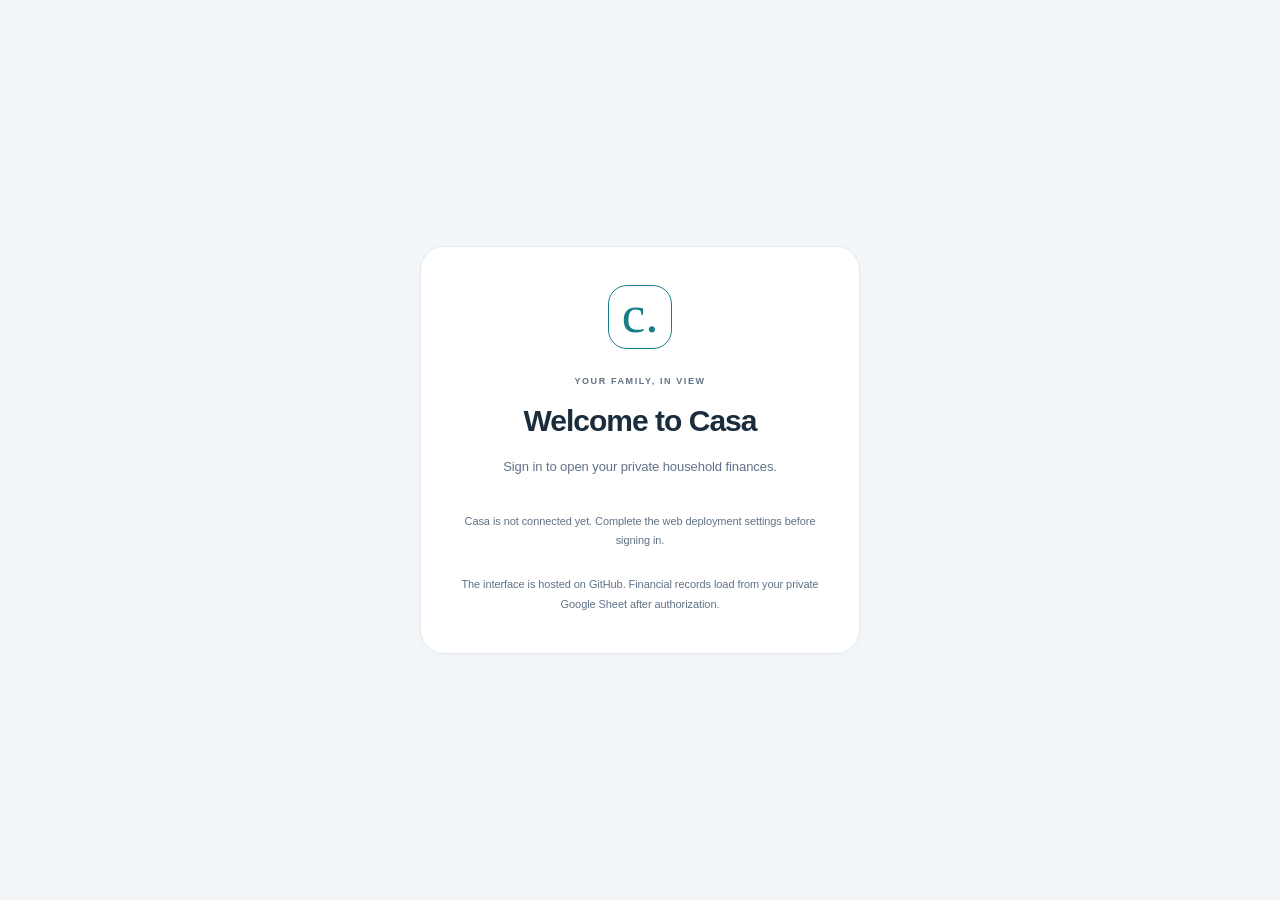
==== frontend/index.html @ 7a8ae736 "Prepare public Casa interface for GitHub Pages" ====
<!doctype html>
<html lang="en">
<head>
  <meta charset="UTF-8">
  <meta name="viewport" content="width=device-width,initial-scale=1">
  <meta name="referrer" content="strict-origin-when-cross-origin">
  <meta name="theme-color" content="#162432">
  <link rel="icon" href="./icon.svg" type="image/svg+xml">
  <link rel="manifest" href="./manifest.webmanifest">
  <meta name="color-scheme" content="light dark">
  <title>Casa · Family finances</title>
  <link rel="stylesheet" href="./styles.css">
  <link rel="stylesheet" href="./analysis.css">
  <link rel="stylesheet" href="./polish.css">
  <link rel="stylesheet" href="./portfolio.css">
  <link rel="stylesheet" href="./planning.css">
  <link rel="stylesheet" href="./overview-charts.css">
  <link rel="stylesheet" href="./chrome.css">
  <link rel="stylesheet" href="./accounts.css">
  <link rel="stylesheet" href="./cloud-ui.css">
  <link rel="stylesheet" href="./transaction-filters.css">
  <link rel="stylesheet" href="./review-ui.css">
  <link rel="stylesheet" href="./web.css">
  <script src="./public-config.js"></script>
  <script src="./web-session.js"></script>
  <script src="./theme.js" defer></script>
</head>
<body>
  <section id="web-login" class="web-login" aria-labelledby="web-login-title">
    <div class="web-login-card"><div class="web-login-mark" aria-hidden="true">c.</div><p class="eyebrow">YOUR FAMILY, IN VIEW</p><h1 id="web-login-title">Welcome to Casa</h1><p>Sign in to open your private household finances.</p><div id="google-signin"></div><p id="web-login-status" role="status" aria-live="polite">Checking connection settings…</p><button class="button" id="web-signin-retry" type="button" hidden>Try sign-in again</button><small>The interface is hosted on GitHub. Financial records load from your private Google Sheet after authorization.</small></div>
  </section>
  <div class="app-shell" id="web-app" hidden inert>
    <button class="web-nav-overlay" id="web-nav-overlay" aria-label="Close navigation" hidden></button>
    <aside class="sidebar" id="web-sidebar" aria-label="Main navigation">
      <button class="icon-button web-nav-close" id="web-nav-close" aria-label="Close navigation" type="button">×</button>
      <a class="brand" href="#overview" aria-label="Casa home"><span class="brand-mark">c<span>.</span></span><span>casa<span class="brand-caption">FAMILY FINANCES</span></span></a>
      <div class="workspace-label">YOUR HOUSEHOLD</div>
      <nav id="navigation"></nav>
      <div class="sidebar-bottom"><div class="local-indicator"><span></span>Private Google Sheet</div><p>Records stay in Google Drive.<br>Access is limited to your household.</p><div class="demo-mark">Private household records</div></div>
    </aside>
    <main class="main-shell">
      <header class="topbar">
        <div class="topbar-leading"><button class="icon-button web-menu-toggle" id="web-menu-toggle" type="button" aria-label="Open navigation" aria-controls="web-sidebar" aria-expanded="false"><svg viewBox="0 0 24 24" fill="none" stroke="currentColor" stroke-width="1.8"><path d="M4 6h16M4 12h16M4 18h16"/></svg></button>
          <div class="navigation-controls" role="group" aria-label="View history">
            <button class="icon-button" id="navigation-back" type="button" aria-label="Go back" disabled><svg viewBox="0 0 24 24" fill="none" stroke="currentColor" stroke-width="1.8" stroke-linecap="round" stroke-linejoin="round" aria-hidden="true"><path d="m14 6-6 6 6 6"/></svg></button>
            <button class="icon-button" id="navigation-forward" type="button" aria-label="Go forward" disabled><svg viewBox="0 0 24 24" fill="none" stroke="currentColor" stroke-width="1.8" stroke-linecap="round" stroke-linejoin="round" aria-hidden="true"><path d="m10 6 6 6-6 6"/></svg></button>
          </div>
          <div class="breadcrumb"><span class="breadcrumb-context">Your household <span>/</span></span><strong id="breadcrumb">Overview</strong></div>
        </div>
        <div class="topbar-controls">
          <label class="sr-only" for="year-select">Reporting year</label><select id="year-select"></select>
          <label class="sr-only" for="month-select">Reporting month</label><select id="month-select"></select>
          <label class="sr-only" for="currency-select">Display currency</label><select id="currency-select"><option value="CLP">CLP</option><option value="USD">USD</option></select>
          <button class="icon-button" id="refresh-button" title="Reload workbook" aria-label="Reload workbook"></button>
          <button class="button web-signout" id="web-signout" type="button">Sign out</button>
        </div>
      </header>
      <div id="external-banner" class="external-banner" hidden></div>
      <div id="error-banner" class="error-banner" role="alert" hidden></div>
      <div id="content" class="page-content"><div class="loading"><div class="loading-logo">c.</div><h1>Opening your household</h1><p>Reading your Google Sheet…</p></div></div>
      <footer class="app-footer"><span id="save-status">Private Google Sheet</span><span>Source dates and review status are shown with imported records.</span></footer>
    </main>
  </div>
  <dialog id="modal"><div id="modal-content"></div></dialog>
  <div class="toast" id="toast" role="status" hidden></div>
  <script src="./analytics.js"></script>
  <script src="./growth.js"></script>
  <script src="./portfolio.js"></script>
  <script src="./planning.js"></script>
  <script src="./category-visuals.js"></script>
  <script src="./analysis-ui.js"></script>
  <script src="./overview-charts.js"></script>
  <script src="./navigation.js"></script>
  <script src="./accounts.js"></script>
  <script src="./transaction-filters.js"></script>
  <script src="./cloud-ui.js"></script>
  <script src="./evidence-ui.js"></script>
  <script src="./review-ui.js"></script>
  <script src="./app.js"></script>
</body>
</html>
---- frontend/styles.css ----
:root{--bg:#f7f8f6;--surface:#fff;--nav:#152923;--nav-muted:#99ada5;--ink:#1f312a;--muted:#78847c;--line:#e5eae5;--teal:#25785e;--teal-dark:#1b6049;--mint:#eaf4ed;--orange:#bc7b3c;--amber:#fff6e7;--purple:#7976b0;--red:#b9534e;--radius:15px;--shadow:0 4px 16px #20372a05;font-family:-apple-system,BlinkMacSystemFont,"Segoe UI",sans-serif;color:var(--ink);font-synthesis:none}*{box-sizing:border-box}body{margin:0;background:var(--bg);font-size:14px;line-height:1.5}button,input,select,textarea{font:inherit}button,select{cursor:pointer}button,a,input,select,textarea{outline-offset:4px}button{transition:background .15s,transform .15s}button:active{transform:translateY(1px)}button:disabled{opacity:.45;cursor:not-allowed}a{color:var(--teal);text-decoration:none}a:hover{text-decoration:underline}svg{display:block;width:18px;height:18px}button svg{width:17px;height:17px;flex-shrink:0}.app-shell{display:flex;min-height:100vh}.sidebar{position:fixed;inset:0 auto 0 0;width:222px;background:var(--nav);padding:41px 19px 22px;display:flex;flex-direction:column;color:#fff;z-index:10}.brand{display:flex;align-items:center;gap:12px;color:#fff;font-size:32px;font-weight:650;letter-spacing:-1.3px;padding-left:15px;margin-bottom:46px;line-height:1}.brand:hover{text-decoration:none}.brand-mark{display:flex;align-items:center;justify-content:center;width:41px;height:43px;border:1.5px solid #688d78;border-radius:12px;color:#c5e7c8;font-family:Georgia,serif;font-size:35px;font-weight:400;letter-spacing:-5px;padding-right:5px}.brand-mark span{color:#78b592}.brand-caption{display:block;margin-top:9px;font-size:8px;letter-spacing:2.2px;font-weight:500;color:#91aaa0}.workspace-label{font-size:9px;letter-spacing:1.8px;color:#6f9080;margin:0 16px 15px}nav{display:flex;flex-direction:column;gap:6px}.nav-item{border:0;display:flex;align-items:center;gap:13px;color:#a9bbb2;background:transparent;padding:13px 15px;border-radius:8px;text-align:left;font-weight:500;width:100%;font-size:13px}.nav-item svg{width:18px;height:18px;opacity:.85}.nav-item:hover{background:#ffffff07;color:#e7f0e9}.nav-item.active{background:#2a473a;color:#eff9ef;box-shadow:inset 3px 0 #9fcaa7}.nav-item.active svg{color:#b7dbb8}.nav-item .nav-dot{margin-left:auto;width:5px;height:5px;background:#a2ceab;border-radius:50%}.sidebar-bottom{margin-top:auto;padding:28px 15px 0}.local-indicator{display:flex;gap:7px;align-items:center;color:#c5d6ca;font-size:11px}.local-indicator span{height:6px;width:6px;border-radius:50%;background:#9ecaa6}.sidebar-bottom p{font-size:10px;color:#7e9b8c;line-height:1.8}.demo-mark{font-size:10px;border:1px solid #3c584a;border-radius:5px;color:#91b29e;padding:4px 7px;display:inline-block;margin-top:13px}.main-shell{margin-left:222px;flex:1;min-width:0}.topbar{height:81px;padding:0 43px;display:flex;align-items:center;justify-content:space-between;background:#fdfefd;border-bottom:1px solid var(--line);gap:16px}.breadcrumb{font-size:11px;color:#8c978e;white-space:nowrap}.breadcrumb span{padding:0 13px;color:#bdc6be}.breadcrumb strong{color:#4a5b50;font-weight:500}.topbar-controls{display:flex;align-items:center;gap:12px}.topbar select{font-size:11px;color:#47574c;border:1px solid var(--line);background:#fff;border-radius:7px;padding:8px 25px 8px 11px;max-width:155px}.icon-button{display:inline-flex;align-items:center;justify-content:center;width:32px;height:32px;background:transparent;border:1px solid transparent;color:#64786a;border-radius:7px}.icon-button:hover{background:var(--mint)}.avatar{position:relative;width:30px;height:30px;border-radius:50%;background:#e5ede2;color:#4d6954;display:grid;place-items:center;font-size:11px;font-weight:600;margin-left:5px}.avatar span{position:absolute;bottom:-1px;right:-2px;background:#fff;border:1px solid #dde5dc;width:13px;height:13px;border-radius:50%;line-height:10px;text-align:center;font-size:9px}.page-content{max-width:1600px;margin:auto;padding:35px 43px 25px;min-height:calc(100vh - 140px)}.page-head{display:flex;justify-content:space-between;align-items:center;gap:15px;margin-bottom:26px}.eyebrow{font-size:9px;text-transform:uppercase;letter-spacing:1.7px;color:#7d8b7e;margin-bottom:7px;font-weight:600}.page-head h1{font-size:29px;letter-spacing:-.9px;font-weight:550;line-height:1.2;margin:0 0 8px}.page-head p{color:#829084;font-size:11px;margin:0}.head-actions{display:flex;align-items:center;gap:9px}.button{border:1px solid var(--line);border-radius:7px;padding:9px 13px;background:#fff;color:#4c5c50;font-weight:500;font-size:11px;display:inline-flex;align-items:center;justify-content:center;gap:7px;white-space:nowrap}.button:hover{background:#f3f7f1;text-decoration:none}.button.primary{background:var(--teal);border-color:var(--teal);color:#fff;box-shadow:0 2px 5px #1f654616}.button.primary:hover{background:var(--teal-dark)}.button.ghost{border-color:transparent;background:transparent}.button.warning{color:var(--red);border-color:#ecd7d4}.button.small{font-size:10px;padding:6px 9px}.person-tabs{display:flex;align-items:center;gap:4px;padding:3px;background:#edf0eb;border-radius:7px;width:max-content;margin-bottom:23px}.person-tab{border:0;border-radius:5px;font-size:11px;padding:7px 16px;background:transparent;color:#81907f}.person-tab.active{background:#fff;color:#345d44;box-shadow:0 1px 4px #294a2d0e}.section-grid{display:grid;grid-template-columns:1.5fr 1fr;gap:20px}.card{background:var(--surface);border:1px solid var(--line);border-radius:var(--radius);box-shadow:var(--shadow);min-width:0}.card-pad{padding:23px 25px}.section-title{font-size:13px;letter-spacing:-.15px;font-weight:600;margin:0;color:#344a39}.card-header{display:flex;align-items:center;justify-content:space-between;gap:12px;margin-bottom:19px}.card-header p{font-size:10px;color:#8a978a;margin:4px 0 0}.small-link{font-size:10px;color:var(--teal);border:0;background:none;padding:0;display:inline-flex;align-items:center;gap:4px;cursor:pointer}.small-link:hover{text-decoration:underline}.small-link svg{width:12px;height:12px}.muted{color:var(--muted)}.metrics-grid{display:grid;grid-template-columns:repeat(4,minmax(0,1fr));gap:15px;margin-bottom:21px}.metric{padding:20px 21px}.metric-top{display:flex;align-items:center;justify-content:space-between;color:#879386;font-size:10px}.metric-icon{width:27px;height:27px;border-radius:8px;display:grid;place-items:center;background:#f2f6f0;color:#6d916f}.metric-icon svg{width:14px;height:14px}.metric-value{font-size:25px;line-height:1.3;letter-spacing:-.8px;font-weight:550;margin:11px 0 7px;font-variant-numeric:tabular-nums}.metric-note{font-size:9px;color:#8d998c}.metric-note .positive{color:#408061}.metric-note .negative{color:var(--red)}.overview-first{display:grid;grid-template-columns:1.5fr 1fr;gap:20px;margin-bottom:21px}.settlement-hero{position:relative;overflow:hidden;padding:24px 26px;background:linear-gradient(115deg,#eaf3e8,#f2f7ec);border-color:#dae9d6;display:flex;flex-direction:column;justify-content:space-between;min-height:222px}.settlement-hero:after{content:"";position:absolute;right:-29px;top:-40px;width:238px;height:238px;border:1px solid #dce8d5;border-radius:50%;box-shadow:0 0 0 33px #e9f1e13d,0 0 0 65px #e7efdf42;pointer-events:none}.settlement-hero>*{position:relative;z-index:1}.hero-top{display:flex;justify-content:space-between;align-items:center}.subtle-tag{font-size:9px;color:#7b9576;border:1px solid #d4e4ce;padding:3px 7px;border-radius:5px;background:#f6faf24d}.hero-caption{font-size:10px;color:#6d8267;margin:14px 0 4px}.hero-value{font-size:35px;font-weight:550;letter-spacing:-1px;color:#2d5736;line-height:1.25;font-variant-numeric:tabular-nums}.hero-direction{font-size:12px;color:#56704f;margin-top:5px}.hero-bottom{display:flex;align-items:center;justify-content:space-between;gap:12px;margin-top:18px;padding-top:17px;border-top:1px solid #d7e5d1}.hero-bottom p{font-size:10px;color:#75836b;margin:0}.hero-bottom strong{color:#41613b;font-weight:600}.hero-bottom .button{background:#fff9;border-color:#cbdcc3;color:#41613b}.hero-bottom .button:hover{background:#fff}.savings-card{padding:24px}.savings-top{display:flex;align-items:start;justify-content:space-between}.savings-rate{display:flex;align-items:baseline;gap:6px;margin:11px 0 0}.savings-rate strong{font-size:34px;font-weight:500;letter-spacing:-1px}.savings-rate span{font-size:10px;color:var(--muted)}.savings-bars{display:flex;height:9px;overflow:hidden;gap:3px;border-radius:4px;margin:22px 0 16px}.savings-bars span{border-radius:3px;min-width:2px}.mini-legend{display:flex;gap:15px;flex-wrap:wrap;font-size:9px;color:#7b897b}.legend-item{display:inline-flex;gap:5px;align-items:center}.legend-dot{width:6px;height:6px;border-radius:2px;display:inline-block;flex-shrink:0}.savings-note{font-size:10px;color:#859180;margin-top:16px}.chart-card{padding:23px 25px}.chart-wrap{position:relative;min-width:0}.chart-svg{width:100%;height:auto;overflow:visible}.chart-label{font-family:inherit;fill:#98a193;font-size:10px}.chart-grid{stroke:#edf0ea;stroke-width:1;stroke-dasharray:3 4}.chart-tooltip{position:absolute;pointer-events:none;background:#203b2b;color:#fff;font-size:10px;padding:8px 11px;border-radius:7px;box-shadow:0 5px 18px #19382325;transform:translate(-50%,-110%);white-space:nowrap;z-index:4}.chart-point,.chart-bar,.chart-hit{cursor:pointer}.chart-bar:hover{opacity:.72}.chart-point:hover{r:5}.chart-legend{display:flex;gap:15px;font-size:9px;color:#80917f}.category-list{display:flex;flex-direction:column;gap:18px;margin:24px 0 6px}.category-row{display:grid;grid-template-columns:28px 1fr auto;gap:11px;align-items:center;cursor:pointer}.category-row:hover .category-name{color:var(--teal)}.category-icon{display:grid;place-items:center;width:28px;height:28px;border-radius:8px}.category-icon svg{width:13px;height:13px}.category-name{font-size:10px;color:#62745f;margin-bottom:6px}.category-track{height:4px;background:#f0f3ee;border-radius:3px;overflow:hidden;width:100%}.category-fill{height:100%;border-radius:3px}.category-value{font-size:11px;color:#5b6e56;font-weight:500;text-align:right;align-self:start;padding-top:3px;font-variant-numeric:tabular-nums}.category-value small{display:block;font-size:9px;color:#9aa291;font-weight:400;margin-top:5px}.bottom-grid{display:grid;grid-template-columns:1.5fr 1fr;gap:20px;margin-top:21px}.compact-table,.data-table{width:100%;border-collapse:collapse;font-size:11px}.compact-table th,.data-table th{text-align:left;font-size:9px;letter-spacing:.2px;color:#929e8e;font-weight:500;border-bottom:1px solid var(--line);padding:11px 8px}.compact-table td,.data-table td{padding:14px 8px;border-bottom:1px solid #f0f3ed;color:#5b6d56;vertical-align:middle}.compact-table tr:last-child td,.data-table tr:last-child td{border-bottom:0}.compact-table th:first-child,.compact-table td:first-child{padding-left:0}.compact-table th:last-child,.compact-table td:last-child{padding-right:0}.right{text-align:right!important}.transaction-name{display:flex;align-items:center;gap:9px}.merchant-badge{width:29px;height:29px;border-radius:8px;background:#f0f3ee;display:grid;place-items:center;font-size:11px;font-weight:600;color:#7c8b72;flex-shrink:0}.transaction-name strong{display:block;color:#4b6148;font-weight:500;font-size:11px}.transaction-name small{display:block;font-size:9px;color:#99a28f;margin-top:2px}.pill{display:inline-block;border-radius:4px;background:#f1f5ee;color:#79916d;font-size:9px;padding:3px 6px;white-space:nowrap}.pill.purple{background:#f0eef8;color:#8b80ad}.pill.amber{background:#fcf2e3;color:#a58550}.pill.neutral{background:#f0f2ef;color:#8c9785}.goal-mini{padding:14px 0;border-bottom:1px solid #edf1e8}.goal-mini:last-child{border:0;padding-bottom:0}.goal-mini-top{display:flex;justify-content:space-between;gap:10px;font-size:11px;margin-bottom:8px}.goal-mini-top span{color:#5d7356}.goal-mini-top small{color:#94a088;font-size:9px}.progress-track{height:5px;border-radius:5px;background:#eff3eb;overflow:hidden}.progress-fill{height:100%;background:#8aa77f;border-radius:5px}.goal-mini-bottom{display:flex;justify-content:space-between;margin-top:7px;font-size:9px;color:#a0aa94}.app-footer{max-width:1600px;margin:0 auto;padding:10px 43px 20px;display:flex;gap:15px;justify-content:space-between;color:#a4ac9c;font-size:9px}.external-banner,.error-banner{padding:12px 43px;font-size:12px}.external-banner{background:#fff4dc;color:#8a6930;display:flex;align-items:center;justify-content:space-between}.external-banner[hidden],.error-banner[hidden]{display:none}.error-banner{background:#fff0ee;color:#a7433e;border-bottom:1px solid #f2d2ce}.toolbar{display:flex;align-items:center;gap:10px;flex-wrap:wrap;margin-bottom:18px}.search-field{position:relative;min-width:200px;flex:1;max-width:400px}.search-field svg{position:absolute;left:12px;top:11px;width:15px;height:15px;color:#99a58f}.search-field input{padding-left:36px;width:100%}.field-input,.toolbar input,.toolbar select{border:1px solid var(--line);border-radius:7px;padding:9px 12px;background:#fff;color:#52694a;font-size:11px}.toolbar select{min-width:120px}.table-card{overflow:hidden}.table-scroll{overflow:auto;padding:0 16px}.data-table{min-width:700px}.data-table tbody tr[data-edit]{cursor:pointer}.data-table tbody tr[data-edit]:hover{background:#f6f9f2}.table-footer{display:flex;justify-content:space-between;gap:10px;border-top:1px solid var(--line);padding:12px 22px;color:#95a08b;font-size:10px}.subsection{margin-top:24px}.stats-three{display:grid;grid-template-columns:repeat(3,minmax(0,1fr));gap:16px;margin-bottom:21px}.stats-two{display:grid;grid-template-columns:repeat(2,minmax(0,1fr));gap:16px}.explain-row{display:flex;justify-content:space-between;align-items:center;gap:15px;padding:15px 0;border-bottom:1px solid #edf1e8;color:#77896d;font-size:11px}.explain-row:last-child{border:0}.explain-row strong{font-weight:500;color:#3c5b32;font-variant-numeric:tabular-nums}.explain-row.total{border-top:1px solid #dbe5d4;border-bottom:0;margin-top:4px;padding-top:18px;font-size:12px;font-weight:600}.person-share{padding:18px 0 10px}.person-share-header{display:flex;justify-content:space-between;font-size:12px;color:#68815b;margin-bottom:9px}.person-share-header strong{font-size:21px;font-weight:500;color:#31572b}.large-note{font-size:11px;color:#8b9981;line-height:1.8;margin:17px 0 0}.notice{padding:13px 16px;border-radius:8px;background:#f2f6ee;border:1px solid #e7eddf;color:#7d8d70;font-size:11px;line-height:1.7}.notice.amber{background:var(--amber);border-color:#f2e6d3;color:#9a7b48}.notice.red{background:#fff0ec;border-color:#f0d8ce;color:#aa6450}.notice strong{color:inherit}.month-history-row{cursor:pointer}.month-history-row:hover{background:#f5f8f0}.selected-row{background:#f5f8f0}.account-grid{display:grid;grid-template-columns:repeat(3,minmax(0,1fr));gap:18px;margin-top:21px}.account-card{padding:21px 23px;position:relative}.account-card-top{display:flex;justify-content:space-between;align-items:center;margin-bottom:18px}.account-avatar{background:#f0f4e9;color:#93a27c;height:34px;width:34px;display:grid;place-items:center;border-radius:10px}.account-avatar svg{height:17px;width:17px}.account-card h3{font-size:13px;font-weight:500;color:#526e45;margin:0 0 3px}.account-owner{font-size:10px;color:#9ba68d}.account-balance{font-size:26px;letter-spacing:-.6px;font-weight:500;margin:17px 0 3px;font-variant-numeric:tabular-nums}.account-native{color:#9ba78c;font-size:9px}.account-footer{display:flex;justify-content:space-between;gap:8px;border-top:1px solid #edf1e6;margin-top:17px;padding-top:13px;font-size:9px;color:#9ca78e}.insights-grid{display:grid;grid-template-columns:repeat(3,minmax(0,1fr));gap:15px;margin-top:21px}.insight-card{padding:19px 21px;border:1px solid #e5eadc;border-radius:12px;background:#fafbf7}.insight-symbol{font-size:9px;text-transform:uppercase;letter-spacing:1.2px;color:#9c9c72;margin-bottom:8px}.insight-card h3{font-size:12px;font-weight:550;color:#61764d;margin:0 0 9px}.insight-card p{font-size:10px;line-height:1.8;color:#8b987c;margin:0}.insight-card a{font-size:9px;display:inline-block;margin-top:10px}.goal-grid{display:grid;grid-template-columns:repeat(2,minmax(0,1fr));gap:20px}.goal-card{padding:25px}.goal-card-top{display:flex;align-items:flex-start;justify-content:space-between}.goal-card h3{font-size:17px;font-weight:500;letter-spacing:-.3px;margin:0 0 4px}.goal-card p{font-size:10px;color:#96a08b;margin:0}.goal-card-value{font-size:27px;letter-spacing:-.7px;font-weight:500;margin:24px 0 12px}.goal-card-value small{font-size:12px;color:#a0a990;font-weight:400;letter-spacing:0}.goal-metadata{display:grid;grid-template-columns:repeat(3,1fr);gap:15px;margin-top:19px}.goal-metadata span{font-size:9px;color:#a1aa94;display:block}.goal-metadata strong{font-weight:500;font-size:11px;display:block;margin-top:4px;color:#718460}.forecast-grid{display:grid;grid-template-columns:300px 1fr;gap:21px}.forecast-controls{padding:24px}.field{display:flex;flex-direction:column;gap:6px;margin-bottom:15px;min-width:0}.field label,.field>span{font-size:10px;color:#80916e;font-weight:500}.field small{font-size:9px;color:#a1aa95;line-height:1.6}.field input,.field select,.field textarea{border:1px solid #e0e7d8;border-radius:7px;padding:10px 11px;background:#fff;color:#557047;min-width:0;width:100%;font-size:12px}.field textarea{min-height:80px;resize:vertical}.field input[type=range]{padding:8px 0;accent-color:var(--teal)}.field-row{display:grid;grid-template-columns:1fr 1fr;gap:16px}.forecast-total{font-size:32px;letter-spacing:-1px;font-weight:500;margin:6px 0;color:#476c39}.forecast-subtitle{font-size:10px;color:#95a185}.forecast-explain{font-size:10px;color:#9aa68b;line-height:1.8;margin:15px 0 0}.projection-controls{display:flex;gap:24px;align-items:center;margin:18px 0;flex-wrap:wrap}.projection-controls .field{margin:0;flex:1;min-width:140px}.projection-result{font-size:28px;font-weight:500;letter-spacing:-.7px;margin:0 0 10px}.projection-result small{font-size:11px;color:#8f9e81;font-weight:400;letter-spacing:0}.workbook-grid{display:grid;grid-template-columns:1.1fr 1fr;gap:21px}.workbook-cover{display:flex;gap:18px;align-items:center;padding:24px;border:1px solid #e1ead9;background:#f6f9f2;border-radius:10px;margin:22px 0}.workbook-file-icon{width:44px;height:51px;border:1px solid #cfddc3;border-radius:7px;display:grid;place-items:center;background:#fff;color:#6f8f5b}.workbook-file-icon svg{width:24px;height:24px}.workbook-cover strong{font-size:13px;font-weight:500;color:#5e794b}.workbook-cover p{font-size:10px;color:#98a58c;margin:5px 0 0}.workbook-actions{display:flex;gap:10px;flex-wrap:wrap}.workflow-steps{list-style:none;margin:21px 0 0;padding:0;display:flex;flex-direction:column;gap:22px}.workflow-steps li{display:flex;gap:12px}.step-number{border:1px solid #e1e9d7;background:#f8faf4;flex-shrink:0;width:24px;height:24px;border-radius:50%;display:grid;place-items:center;color:#99ab83;font-size:10px}.workflow-steps strong{font-size:11px;color:#6b8057;font-weight:500;display:block}.workflow-steps p{font-size:10px;color:#a1aa93;margin:5px 0 0;line-height:1.7}.history-list{max-height:270px;overflow:auto;margin-top:18px}.history-item{padding:11px 0;border-bottom:1px solid #edf1e6;display:flex;gap:12px;align-items:start}.history-item small{font-size:9px;color:#a3ad96;min-width:60px}.history-item p{font-size:10px;color:#8b9b7a;margin:0}.history-item strong{color:#71895e;font-weight:500}.empty-state{padding:45px;text-align:center;color:#9ca78d;font-size:12px}.empty-state strong{display:block;color:#71895b;font-weight:500;margin-bottom:8px}.table-note{font-size:10px;color:#9ba68c;margin-top:13px;line-height:1.8}.loading{display:flex;flex-direction:column;align-items:center;justify-content:center;min-height:500px;color:#8a9d7b}.loading-logo{font-family:Georgia,serif;font-size:75px;line-height:1;color:#769c69;letter-spacing:-8px}.loading h1{font-size:20px;font-weight:400;margin-top:25px}.loading p{font-size:12px}.sr-only{position:absolute;left:-10000px;top:auto;width:1px;height:1px;overflow:hidden}dialog{width:min(600px,calc(100vw - 50px));padding:0;border:1px solid #dfe6d8;border-radius:16px;box-shadow:0 25px 100px #142d2545;color:var(--ink);max-height:90vh}dialog::backdrop{background:#12281f55;backdrop-filter:blur(3px)}.modal-header{display:flex;justify-content:space-between;align-items:center;border-bottom:1px solid var(--line);padding:21px 25px}.modal-header h2{font-size:18px;font-weight:500;letter-spacing:-.3px;margin:0}.modal-body{padding:23px 25px;max-height:calc(90vh - 160px);overflow:auto}.modal-footer{display:flex;justify-content:flex-end;gap:10px;border-top:1px solid var(--line);padding:17px 25px;background:#fafcf7}.modal-error{font-size:11px;line-height:1.6;color:var(--red);background:#fff1ed;border:1px solid #efd6cd;padding:10px 12px;border-radius:6px;margin-bottom:15px}.modal-error:empty{display:none}.modal-description{font-size:11px;color:#94a180;line-height:1.8;margin:0 0 20px}.modal-categories{display:flex;flex-direction:column;gap:12px}.category-edit-row{display:grid;grid-template-columns:28px 1fr 100px auto;gap:9px;align-items:center}.category-edit-row input{border:1px solid var(--line);border-radius:5px;font-size:11px;padding:8px;min-width:0;width:100%}.category-edit-row input[type=color]{height:31px;padding:3px}.category-edit-row input[type=number]{max-width:100px}.modal-subtitle{font-size:12px;color:#7b9165;font-weight:500;margin:23px 0 12px}.upload-zone{border:1px dashed #b6c8a6;border-radius:9px;background:#f8faf4;padding:24px;text-align:center;color:#8a9e74;font-size:11px;margin-bottom:17px}.upload-zone input{font-size:10px;margin:12px 0;max-width:100%}.import-preview{max-height:280px;overflow:auto;border:1px solid var(--line);border-radius:8px;margin-top:15px}.import-preview table{min-width:420px}.toast{position:fixed;bottom:25px;left:calc(50% + 111px);transform:translateX(-50%);padding:12px 21px;border:1px solid #c6dfb7;border-radius:9px;background:#f1f9e8;color:#5c7e43;box-shadow:0 6px 22px #345b2515;font-size:12px;z-index:100}.inline-form-actions{display:flex;gap:8px;align-items:center}.allocation-row{display:flex;justify-content:space-between;gap:12px;font-size:11px;padding:11px 0;border-bottom:1px solid #edf1e6}.allocation-row:last-child{border:0}.allocation-row span{color:#81966c}.allocation-row strong{font-weight:500;color:#68834f}.setting-line{display:flex;align-items:center;gap:12px}.setting-line .field{flex:1}.stat-positive{color:#45835e}.stat-negative{color:#b7634d}@media(min-width:1450px){.page-content{padding-top:42px}.metrics-grid{gap:20px}.metric{padding:23px 25px}.metric-value{font-size:29px}.settlement-hero{min-height:240px}.hero-value{font-size:40px}}@media(max-width:1180px){.sidebar{width:190px;padding-left:12px;padding-right:12px}.main-shell{margin-left:190px}.topbar{padding:0 28px}.page-content{padding:29px 28px 20px}.app-footer{padding-left:28px;padding-right:28px}.metrics-grid{gap:10px}.metric{padding:17px}.metric-value{font-size:22px}.card-pad,.chart-card{padding:20px}.account-grid{grid-template-columns:repeat(2,minmax(0,1fr))}.insights-grid{grid-template-columns:1fr}.forecast-grid{grid-template-columns:270px 1fr}.toast{left:calc(50% + 95px)}}@media(max-width:960px){.sidebar{width:169px}.main-shell{margin-left:169px}.brand{padding-left:11px;font-size:28px;gap:9px}.brand-mark{width:34px;height:38px}.brand-caption{font-size:7px;letter-spacing:1.6px}.nav-item{font-size:12px;padding:12px 10px;gap:10px}.topbar{padding:0 20px}.page-content{padding:27px 20px 20px}.metrics-grid{grid-template-columns:repeat(2,minmax(0,1fr))}.overview-first,.section-grid,.bottom-grid,.workbook-grid{grid-template-columns:1fr}.forecast-grid{grid-template-columns:1fr}.forecast-controls form{display:grid;grid-template-columns:1fr 1fr;gap:0 20px}.forecast-controls .button{align-self:end;margin-bottom:15px}.goal-grid{grid-template-columns:1fr}.topbar-controls{gap:7px}.app-footer{padding-left:20px;padding-right:20px}.stats-three{gap:10px}.hero-value{font-size:34px}.toast{left:calc(50% + 85px)}}@media(max-width:700px){.sidebar{width:66px;padding:27px 8px}.brand{padding:0;margin-left:7px;margin-bottom:32px}.brand>span:last-child,.workspace-label,.nav-item>span,.sidebar-bottom{display:none}.brand-mark{width:35px}.nav-item{justify-content:center;padding:13px 9px}.nav-item svg{width:19px;height:19px}.main-shell{margin-left:66px}.topbar{height:67px;padding:0 16px}.breadcrumb{display:none}.topbar-controls{margin-left:auto}.page-content{padding:23px 16px}.page-head{align-items:flex-start}.page-head h1{font-size:24px}.page-head p{font-size:10px;max-width:250px}.head-actions{flex-wrap:wrap;justify-content:flex-end}.head-actions .button{padding:8px 10px;font-size:10px}.stats-three{grid-template-columns:1fr}.account-grid{grid-template-columns:1fr}.app-footer{padding:10px 16px 20px;flex-direction:column;font-size:8px;gap:4px}.metric-value{font-size:22px}.person-tab{padding:7px 12px}.hero-bottom{align-items:flex-start}.hero-value{font-size:31px}.goal-metadata{gap:9px}.forecast-controls form{display:block}.field-row{grid-template-columns:1fr}.toast{left:calc(50% + 33px);width:max-content;max-width:calc(100% - 100px)}.category-edit-row{grid-template-columns:28px 1fr auto}.category-edit-row input[type=number]{display:none}}
:root{color-scheme:light}
.theme-control{display:flex;align-items:center}
.topbar .theme-control select{max-width:125px;padding-right:20px}
button:focus-visible,a:focus-visible,input:focus-visible,select:focus-visible,textarea:focus-visible,[tabindex]:focus-visible{outline:2px solid var(--teal);outline-offset:3px}
html[data-theme="dark"]{color-scheme:dark;--bg:#111a16;--surface:#19251f;--nav:#101c16;--nav-muted:#a6b9ad;--ink:#e4eee7;--muted:#a8b8ac;--line:#35463b;--teal:#8bd1ad;--teal-dark:#a1dfbd;--mint:#253f31;--orange:#e4b37c;--amber:#3c3020;--purple:#b5aede;--red:#f0a099;--shadow:0 4px 16px #00000012}
html[data-theme="dark"] body{background:var(--bg);color:var(--ink)}
html[data-theme="dark"] .sidebar{background:var(--nav);border-right:1px solid #2c3b31}
html[data-theme="dark"] .workspace-label,html[data-theme="dark"] .brand-caption{color:#9bb5a5}
html[data-theme="dark"] .nav-item{color:#afc2b6}
html[data-theme="dark"] .nav-item:hover{background:#24362b;color:#f0f7f2}
html[data-theme="dark"] .nav-item.active{background:#2c4937;color:#eff9ef}
html[data-theme="dark"] .sidebar-bottom p{color:#9ab3a2}
html[data-theme="dark"] .demo-mark{color:#b0c8b7;border-color:#496351}
html[data-theme="dark"] .topbar{background:#152019}
html[data-theme="dark"] .breadcrumb{color:#a4b6a9}
html[data-theme="dark"] .breadcrumb span{color:#6d8273}
html[data-theme="dark"] .breadcrumb strong{color:#d9e6dc}
html[data-theme="dark"] .topbar select,html[data-theme="dark"] .button,html[data-theme="dark"] .field-input,html[data-theme="dark"] .toolbar input,html[data-theme="dark"] .toolbar select,html[data-theme="dark"] .field input,html[data-theme="dark"] .field select,html[data-theme="dark"] .field textarea,html[data-theme="dark"] .category-edit-row input{background:#1d2b22;color:#e0eae2;border-color:#425448}
html[data-theme="dark"] input::placeholder,html[data-theme="dark"] textarea::placeholder{color:#9caf9f;opacity:1}
html[data-theme="dark"] input[type="checkbox"],html[data-theme="dark"] input[type="radio"]{accent-color:#86cda4}
html[data-theme="dark"] .button:hover{background:#2a3f30}
html[data-theme="dark"] .button.primary{background:#89ceaa;border-color:#89ceaa;color:#14251b;box-shadow:none}
html[data-theme="dark"] .button.primary:hover{background:#a4dfbd}
html[data-theme="dark"] .button.ghost{background:transparent;border-color:transparent}
html[data-theme="dark"] .button.warning{color:#f0aaa1;border-color:#80524d}
html[data-theme="dark"] .icon-button{color:#adc4b5}
html[data-theme="dark"] .icon-button:hover{background:#2c4434}
html[data-theme="dark"] .avatar{background:#344a38;color:#d4e7d7}
html[data-theme="dark"] .avatar span{background:#1b2a20;border-color:#526b57;color:#d4e7d7}
html[data-theme="dark"] .eyebrow,html[data-theme="dark"] .page-head p,html[data-theme="dark"] .card-header p,html[data-theme="dark"] .metric-top,html[data-theme="dark"] .metric-note,html[data-theme="dark"] .savings-note,html[data-theme="dark"] .mini-legend,html[data-theme="dark"] .chart-legend,html[data-theme="dark"] .table-note,html[data-theme="dark"] .app-footer{color:#acbcae}
html[data-theme="dark"] .section-title,html[data-theme="dark"] .modal-subtitle{color:#d4e8d7}
html[data-theme="dark"] .person-tabs{background:#24332a}
html[data-theme="dark"] .person-tab{color:#a6b9ab}
html[data-theme="dark"] .person-tab.active{background:#3a5341;color:#f0f7ed;box-shadow:none}
html[data-theme="dark"] .metric-icon{background:#2d4132;color:#acd2ae}
html[data-theme="dark"] .metric-note .positive,html[data-theme="dark"] .stat-positive{color:#98d3ac}
html[data-theme="dark"] .metric-note .negative,html[data-theme="dark"] .stat-negative{color:#f0a099}
html[data-theme="dark"] .settlement-hero{background:linear-gradient(115deg,#233c2c,#293f2c);border-color:#456247}
html[data-theme="dark"] .settlement-hero:after{border-color:#4c674a;box-shadow:0 0 0 33px #4c674a13,0 0 0 65px #4c674a16}
html[data-theme="dark"] .subtle-tag{color:#b9d3ac;border-color:#58734e;background:#294027}
html[data-theme="dark"] .hero-caption,html[data-theme="dark"] .hero-direction{color:#b7d0b0}
html[data-theme="dark"] .hero-value{color:#d5efd0}
html[data-theme="dark"] .hero-bottom{border-color:#4a6144}
html[data-theme="dark"] .hero-bottom p{color:#b5c6a9}
html[data-theme="dark"] .hero-bottom strong{color:#d1e6c4}
html[data-theme="dark"] .hero-bottom .button{background:#304a32;border-color:#6b8760;color:#e0edda}
html[data-theme="dark"] .hero-bottom .button:hover{background:#405c3d}
html[data-theme="dark"] .chart-label{fill:#aebdaf}
html[data-theme="dark"] .chart-grid{stroke:#405044}
html[data-theme="dark"] .chart-point{fill:var(--surface)}
html[data-theme="dark"] .chart-tooltip{background:#e0eee1;color:#1c3022;box-shadow:0 5px 18px #0005}
html[data-theme="dark"] .category-name,html[data-theme="dark"] .category-value{color:#c4d7bd}
html[data-theme="dark"] .category-value small{color:#acbba4}
html[data-theme="dark"] .category-track,html[data-theme="dark"] .progress-track{background:#354333}
html[data-theme="dark"] .category-icon{filter:brightness(1.5)}
html[data-theme="dark"] .compact-table th,html[data-theme="dark"] .data-table th{color:#b2c1ab}
html[data-theme="dark"] .compact-table td,html[data-theme="dark"] .data-table td{color:#ccdac5;border-color:#2e402e}
html[data-theme="dark"] .merchant-badge,html[data-theme="dark"] .account-avatar{background:#2b3d2c;color:#bfceac}
html[data-theme="dark"] .transaction-name strong{color:#d2e4c6}
html[data-theme="dark"] .transaction-name small{color:#aab79f}
html[data-theme="dark"] .pill{background:#31452c;color:#d0e5bf}
html[data-theme="dark"] .pill.purple{background:#38304e;color:#d2c3ee}
html[data-theme="dark"] .pill.amber{background:#4b3821;color:#f0cc95}
html[data-theme="dark"] .pill.neutral{background:#354033;color:#c4d1b9}
html[data-theme="dark"] .goal-mini{border-color:#35432e}
html[data-theme="dark"] .goal-mini-top span,html[data-theme="dark"] .goal-metadata strong{color:#cfdfbc}
html[data-theme="dark"] .goal-mini-top small,html[data-theme="dark"] .goal-mini-bottom,html[data-theme="dark"] .goal-metadata span,html[data-theme="dark"] .goal-card p,html[data-theme="dark"] .goal-card-value small{color:#abb99d}
html[data-theme="dark"] .progress-fill{background:#94b980}
html[data-theme="dark"] .external-banner{background:#45351f;color:#f2cf93;border-color:#735b35}
html[data-theme="dark"] .error-banner{background:#492e29;color:#f6b4aa;border-color:#77504a}
html[data-theme="dark"] .data-table tbody tr[data-edit]:hover,html[data-theme="dark"] .month-history-row:hover,html[data-theme="dark"] .selected-row{background:#2a402e}
html[data-theme="dark"] .table-footer{color:#afbea2}
html[data-theme="dark"] .explain-row{color:#bfd0b4;border-color:#3a4933}
html[data-theme="dark"] .explain-row strong,html[data-theme="dark"] .person-share-header strong{color:#d9ebcb}
html[data-theme="dark"] .explain-row.total{border-color:#4b603f}
html[data-theme="dark"] .person-share-header{color:#bbd1ac}
html[data-theme="dark"] .large-note{color:#b9c9ac}
html[data-theme="dark"] .notice{background:#293b25;color:#c2d1b3;border-color:#405438}
html[data-theme="dark"] .notice.amber{background:var(--amber);color:#e9c68e;border-color:#705635}
html[data-theme="dark"] .notice.red{background:#452c25;color:#efb6a1;border-color:#734c3e}
html[data-theme="dark"] .account-card h3{color:#d1e3be}
html[data-theme="dark"] .account-owner,html[data-theme="dark"] .account-native,html[data-theme="dark"] .account-footer{color:#adbf9f;border-color:#3c4b30}
html[data-theme="dark"] .insight-card{background:#233020;border-color:#415036}
html[data-theme="dark"] .insight-symbol{color:#d0cea0}
html[data-theme="dark"] .insight-card h3{color:#d1dfb8}
html[data-theme="dark"] .insight-card p{color:#b7c6a6}
html[data-theme="dark"] .field label,html[data-theme="dark"] .field>span{color:#bfd2ac}
html[data-theme="dark"] .field small,html[data-theme="dark"] .modal-description{color:#afc09f}
html[data-theme="dark"] .workflow-steps .step-number{background:#2b3b24;border-color:#526342;color:#c2d8ab}
html[data-theme="dark"] .workflow-steps strong,html[data-theme="dark"] .history-item strong,html[data-theme="dark"] .empty-state strong{color:#cee3b4}
html[data-theme="dark"] .workflow-steps p,html[data-theme="dark"] .history-item p,html[data-theme="dark"] .history-item small,html[data-theme="dark"] .empty-state{color:#b2c69c}
html[data-theme="dark"] .history-item{border-color:#3a4c2e}
html[data-theme="dark"] .loading{color:#b3cba0}
html[data-theme="dark"] .loading-logo{color:#a6cf90}
html[data-theme="dark"] dialog{background:var(--surface);border-color:#4b6042;box-shadow:0 25px 100px #0009}
html[data-theme="dark"] dialog::backdrop{background:#050d09a8}
html[data-theme="dark"] .modal-footer{background:#1d2c1d}
html[data-theme="dark"] .modal-error{color:#f0b2a2;background:#442b23;border-color:#785244}
html[data-theme="dark"] .upload-zone{border-color:#7c9766;background:#24351e;color:#c4d8b1}
html[data-theme="dark"] .toast{background:#2e4524;color:#d7ebc5;border-color:#73955c;box-shadow:0 6px 22px #0005}
html[data-theme="dark"] .allocation-row{border-color:#3e5031}
html[data-theme="dark"] .allocation-row span{color:#bfd5aa}
html[data-theme="dark"] .allocation-row strong{color:#d4e8bc}
html[data-theme="dark"] .projection-result small{color:#b7c9a9}
html[data-theme="dark"] .workbook-cover{background:#273923;border-color:#4d6340}
html[data-theme="dark"] .workbook-file-icon{background:#304428;border-color:#6b835a;color:#c4dfac}
html[data-theme="dark"] .workbook-cover strong{color:#d0e7bc}
html[data-theme="dark"] .workbook-cover p{color:#b3c7a3}
html[data-theme="dark"] .step-number{background:#2b3b24;border-color:#526342;color:#c2d8ab}
@media(max-width:700px){.topbar .theme-control select{max-width:106px;padding-left:8px;padding-right:12px;font-size:10px}}
---- frontend/analysis.css ----
.average-metrics{display:grid;grid-template-columns:1fr 1fr;gap:30px;margin:24px 0}.average-metrics article+article{border-left:1px solid var(--line);padding-left:30px}.average-label{font-size:11px;color:var(--muted)}.average-value{font-size:27px;font-weight:550;display:block;margin:8px 0;letter-spacing:-.7px;font-variant-numeric:tabular-nums}.average-metrics p,.average-metrics small{font-size:10px;color:var(--muted);line-height:1.6}.average-selected{display:flex;gap:8px;flex-wrap:wrap;font-size:11px;margin:14px 0 7px}.comparison-change{font-size:10px;color:var(--muted);white-space:nowrap}.comparison-change.rise{color:var(--orange)}.comparison-change.fall{color:var(--teal)}.comparison-muted{color:var(--muted);font-size:10px}.category-averages summary,.average-method summary,.ai-cautions summary{cursor:pointer;font-weight:500;font-size:12px;padding:10px 0}.category-averages summary span{color:var(--muted);font-size:10px;font-weight:400;margin-left:9px}.category-comparison-dot{width:7px;height:7px;border-radius:50%;display:inline-block;margin-right:9px}.comparison-table tr[data-drill-category]{cursor:pointer}.comparison-table tr[data-drill-category]:hover{background:var(--mint)}.category-averages .table-scroll{padding:0;max-height:400px;overflow:auto}.comparison-table th{position:sticky;top:0;background:var(--surface);z-index:1}.average-method{border-top:1px solid var(--line);margin-top:15px;padding-top:8px}.average-method p{font-size:10px;color:var(--muted);line-height:1.7;max-width:900px}.ai-panel{border-top:3px solid var(--teal)}.ai-eyebrow{font-size:8px;letter-spacing:1.4px;color:var(--muted);margin-bottom:6px}.ai-eyebrow span{letter-spacing:.4px;border:1px solid var(--line);border-radius:4px;padding:2px 4px;margin-left:5px;color:var(--teal)}.ai-actions{display:flex;align-items:center;gap:16px}.ai-auto{font-size:10px;color:var(--muted);display:flex;align-items:center;gap:5px}.ai-auto input{accent-color:var(--teal)}.ai-overview{font-size:14px;line-height:1.8;color:var(--ink);max-width:980px;margin:8px 0 24px}.ai-results{display:grid;grid-template-columns:1fr 1fr;gap:30px}.ai-column h3{font-size:10px;text-transform:uppercase;letter-spacing:1px;color:var(--teal);margin:0 0 15px}.ai-column article{margin-bottom:18px}.ai-column article strong{font-size:12px;font-weight:550}.ai-column article p{font-size:11px;color:var(--muted);line-height:1.8;margin:5px 0}.ai-cautions{border-top:1px solid var(--line);margin-top:5px;padding-top:7px;color:var(--muted)}.ai-cautions ul{font-size:10px;line-height:1.8;padding-left:18px;list-style:disc}.ai-cautions li{margin:7px 0}.ai-timestamp{font-size:9px;color:var(--muted);margin-top:18px}.ai-disclosure{border-top:1px solid var(--line);padding-top:12px;margin-bottom:0;line-height:1.8}.ai-wait{display:flex;gap:15px;align-items:center;padding:16px 0 24px}.ai-wait strong{font-size:12px;font-weight:500}.ai-wait p,.ai-status{font-size:11px;color:var(--muted);line-height:1.7}.ai-spinner{width:22px;height:22px;border-radius:50%;border:2px solid var(--line);border-top-color:var(--teal);animation:ai-turn 1.4s linear infinite;flex-shrink:0}@keyframes ai-turn{to{transform:rotate(360deg)}}@media(prefers-reduced-motion:reduce){.ai-spinner{animation:none}}@media(max-width:1150px){.ai-actions{gap:8px;flex-wrap:wrap;justify-content:flex-end}.average-metrics{gap:16px}.average-metrics article+article{padding-left:16px}.average-value{font-size:23px}.ai-results{gap:20px}}@media(max-width:800px){.average-metrics,.ai-results{grid-template-columns:1fr}.average-metrics article+article{border:0;border-top:1px solid var(--line);padding:16px 0 0}.comparison-table{min-width:570px}}
.average-metrics article:first-child .comparison-change.rise{color:var(--teal)}.average-metrics article:first-child .comparison-change.fall{color:var(--orange)}
---- frontend/polish.css ----
/* Casa visual layer: a quieter palette, clearer sections, and distinct totals. */
:root {
  --bg:#f3f6f9;
  --surface:#ffffff;
  --nav:#142231;
  --nav-muted:#a5b4c3;
  --ink:#1b2d3d;
  --muted:#607286;
  --line:#e1e8ef;
  --teal:#187d87;
  --teal-dark:#126773;
  --mint:#eaf5f5;
  --orange:#9b6b30;
  --amber:#fff6e9;
  --purple:#776caa;
  --red:#b54e5b;
  --soft:#f3f6f9;
  --chip:#edf3f7;
  --chip-ink:#263e52;
  --positive:#147c6c;
  --hero:#eaf4f6;
  --hero-line:#cde2e7;
  --nav-active:#253d50;
  --chart-income:#298d95;
  --chart-spending:#b9dce4;
  --radius:19px;
  --shadow:0 3px 12px #152a3c03;
}
html[data-theme="dark"] {
  --bg:#0d1520;
  --surface:#15212e;
  --nav:#0b131e;
  --nav-muted:#9baec2;
  --ink:#edf3fa;
  --muted:#a2b2c5;
  --line:#2a3b4d;
  --teal:#76d4c8;
  --teal-dark:#9de4da;
  --mint:#1a353b;
  --orange:#e5ba85;
  --amber:#3a3023;
  --purple:#b8b1e1;
  --red:#f1a4ae;
  --soft:#1b2a3b;
  --chip:#203347;
  --chip-ink:#e3effa;
  --positive:#87d8bb;
  --hero:#18313c;
  --hero-line:#325161;
  --nav-active:#20384a;
  --chart-income:#70ccbd;
  --chart-spending:#4d7294;
  --shadow:0 4px 16px #0000000d;
}
body { font-size:14px; letter-spacing:-.08px; }
html[data-theme] .sidebar { width:216px; padding:35px 16px 23px; background:var(--nav); border-right:1px solid #ffffff07; }
html[data-theme] .main-shell { margin-left:216px; }
html[data-theme] .brand { margin-bottom:43px; padding-left:13px; gap:12px; }
html[data-theme] .brand-mark { border-color:#617f91; color:#d3f2ee; border-radius:13px; }
html[data-theme] .brand-mark span { color:#78d0c1; }
html[data-theme] .brand-caption, html[data-theme] .workspace-label { color:#99adbf; }
html[data-theme] .workspace-label { font-size:9px; letter-spacing:1.6px; }
html[data-theme] nav { gap:7px; }
html[data-theme] .nav-item { min-height:46px; border-radius:11px; padding:13px 15px; color:#aebdcd; font-size:13px; }
html[data-theme] .nav-item.active { background:var(--nav-active); color:#f3fafc; box-shadow:inset 3px 0 #7dd3c7; }
html[data-theme] .nav-item.active svg { color:#93dacc; }
html[data-theme] .nav-item:hover { background:#ffffff09; color:#f0f6fc; }
html[data-theme] .nav-item.active:hover { background:var(--nav-active); }
html[data-theme] .nav-item .nav-dot { background:#8ad8cc; }
html[data-theme] .sidebar-bottom { padding:24px 13px 0; }
html[data-theme] .local-indicator { color:#cfdae4; font-size:11px; }
html[data-theme] .local-indicator span { background:#83cdbb; }
html[data-theme] .sidebar-bottom p { color:#93a8bc; font-size:10px; line-height:1.8; }
html[data-theme] .demo-mark { border-color:#344a5c; color:#a6bbcf; border-radius:7px; font-size:9px; }
html[data-theme] .topbar { height:78px; padding:0 36px; background:var(--surface); border-bottom-color:var(--line); }
html[data-theme] .breadcrumb { color:var(--muted); font-size:12px; }
html[data-theme] .breadcrumb strong { color:var(--ink); font-weight:550; }
html[data-theme] .breadcrumb span { color:var(--muted); opacity:.45; padding:0 12px; }
html[data-theme] .topbar-controls { gap:10px; }
html[data-theme] .topbar select { border:1px solid var(--line); border-radius:10px; background:var(--soft); color:var(--ink); font-size:11px; min-height:36px; padding:8px 25px 8px 12px; }
html[data-theme] .topbar .theme-control select { max-width:130px; }
html[data-theme] .avatar { background:var(--mint); color:var(--teal); }
html[data-theme] .avatar span { background:var(--surface); border-color:var(--line); color:var(--teal); }
html[data-theme] .page-content { max-width:1530px; padding:35px 36px 38px; }
html[data-theme] .page-head { align-items:flex-start; margin-bottom:25px; gap:24px; }
html[data-theme] .page-head h1 { font-size:30px; font-weight:600; line-height:1.25; letter-spacing:-1px; margin:0 0 9px; color:var(--ink); }
html[data-theme] .eyebrow { font-size:9px; color:var(--muted); letter-spacing:1.6px; margin-bottom:9px; }
html[data-theme] .page-head p { color:var(--muted); font-size:12px; line-height:1.7; max-width:710px; }
html[data-theme] .head-actions { padding-top:6px; gap:9px; }
html[data-theme] .button { background:var(--surface); color:var(--ink); border-color:var(--line); border-radius:10px; padding:10px 14px; font-size:11px; font-weight:550; min-height:37px; box-shadow:none; }
html[data-theme] .button:hover { background:var(--soft); }
html[data-theme] .button.primary { background:var(--teal); color:#fff; border-color:var(--teal); box-shadow:none; }
html[data-theme="dark"] .button.primary { color:#10242a; }
html[data-theme] .button.primary:hover { background:var(--teal-dark); border-color:var(--teal-dark); }
html[data-theme] .button.small { min-height:31px; padding:7px 11px; font-size:10px; }
html[data-theme] .button.ghost { background:transparent; border-color:transparent; }
html[data-theme] .button.warning { color:var(--red); border-color:var(--red); }
html[data-theme] .icon-button { width:35px; height:35px; border-radius:10px; color:var(--muted); }
html[data-theme] .icon-button:hover { background:var(--mint); color:var(--teal); }
html[data-theme] .person-tabs { background:var(--line); border-radius:11px; padding:4px; gap:3px; margin-bottom:25px; }
html[data-theme] .person-tab { font-size:11px; padding:8px 18px; border-radius:8px; color:var(--muted); }
html[data-theme] .person-tab.active { color:var(--teal); background:var(--surface); box-shadow:0 1px 4px #182d3c08; }
html[data-theme] .card { background:var(--surface); border-color:var(--line); border-radius:var(--radius); box-shadow:var(--shadow); }
html[data-theme] .card-pad, html[data-theme] .chart-card { padding:25px 27px; }
html[data-theme] .section-title { font-size:14px; font-weight:600; letter-spacing:-.2px; color:var(--ink); line-height:1.5; }
html[data-theme] .card-header { margin-bottom:22px; align-items:flex-start; }
html[data-theme] .card-header p { font-size:11px; color:var(--muted); line-height:1.65; margin-top:5px; }
html[data-theme] .section-grid, html[data-theme] .overview-first, html[data-theme] .bottom-grid, html[data-theme] .workbook-grid { gap:23px; align-items:start; }
html[data-theme] .subsection { margin-top:28px; }
html[data-theme] .section-divider { display:flex; align-items:center; gap:13px; margin:35px 0 17px; }
html[data-theme] .section-divider h2 { font-size:12px; font-weight:600; color:var(--muted); margin:0; letter-spacing:.2px; }
html[data-theme] .section-divider::after { content:""; flex:1; border-top:1px solid var(--line); }
html[data-theme] .metrics-grid { gap:16px; margin-bottom:25px; }
html[data-theme] .metric { padding:21px; min-width:0; }
html[data-theme] .metric-top { color:var(--muted); font-size:11px; gap:12px; align-items:flex-start; line-height:1.6; }
html[data-theme] .metric-icon { width:30px; height:30px; border-radius:10px; color:var(--teal); background:var(--mint); flex-shrink:0; }
html[data-theme] .metric-icon svg { width:15px; height:15px; }
html[data-theme] .metric-value { display:block; width:max-content; max-width:100%; margin:17px 0 12px; padding:12px 13px; border-radius:12px; background:var(--soft); color:var(--ink); font-size:clamp(21px,1.9vw,29px); font-weight:600; line-height:1.35; letter-spacing:-.7px; font-variant-numeric:tabular-nums; overflow-wrap:anywhere; }
html[data-theme] .metric-note { font-size:10px; line-height:1.7; color:var(--muted); }
html[data-theme] .metric-note .positive, html[data-theme] .stat-positive { color:var(--positive); }
html[data-theme] .metric-note .negative, html[data-theme] .stat-negative { color:var(--red); }
html[data-theme] .amount-chip { display:inline-flex; justify-content:flex-end; align-items:center; gap:5px; padding:7px 10px; border:1px solid transparent; border-radius:10px; background:var(--chip); color:var(--chip-ink); font-weight:550; font-size:inherit; line-height:1.4; font-variant-numeric:tabular-nums; white-space:nowrap; vertical-align:middle; }
html[data-theme] .amount-chip.positive { background:var(--mint); color:var(--positive); }
html[data-theme] .amount-chip.muted { background:var(--soft); color:var(--muted); font-weight:450; }
html[data-theme] .amount-chip.total { background:var(--mint); color:var(--teal); font-weight:650; }
html[data-theme] .amount-stack { display:grid; gap:7px; justify-items:start; }
html[data-theme] .metric-value .amount-chip { padding:0; border:0; background:transparent; font-size:inherit; color:inherit; white-space:normal; }
html[data-theme] .metric-value .amount-stack { gap:8px; }
html[data-theme] .metric .metric-value.amount-chip { display:block; width:max-content; max-width:100%; padding:12px 13px; background:var(--soft); font-size:clamp(20px,1.8vw,27px); font-weight:600; color:var(--ink); white-space:normal; }
html[data-theme] .metric-value.amount-chip .amount-stack { display:grid; gap:5px; font-size:18px; line-height:1.25; }
html[data-theme] .metric-value.amount-chip .amount-stack .amount-chip { line-height:1.25; font-size:18px; }
html[data-theme] .amount-chip.compact { padding:6px 9px; border-radius:8px; font-size:11px; }
html[data-theme] .category-label { display:inline-flex; align-items:center; gap:11px; min-width:0; color:var(--ink); font-weight:500; }
html[data-theme] .category-symbol { display:inline-flex; align-items:center; justify-content:center; flex:0 0 32px; width:32px; height:32px; border-radius:10px; background:var(--soft); font-size:18px; line-height:1; font-weight:400; vertical-align:middle; }
html[data-theme] .category-symbol svg { width:17px; height:17px; color:var(--teal); }
html[data-theme] .category-symbol[data-tone="teal"] { background:var(--mint); }
html[data-theme] .category-symbol[data-tone="purple"] { background:#f0edfa; }
html[data-theme] .category-symbol[data-tone="violet"] { background:#f0edfa; }
html[data-theme] .category-symbol[data-tone="blue"] { background:#ebf2fb; }
html[data-theme] .category-symbol[data-tone="rose"] { background:#faedf2; }
html[data-theme] .category-symbol[data-tone="slate"] { background:var(--soft); }
html[data-theme] .category-symbol[data-tone="amber"] { background:#fbf1e4; }
html[data-theme="dark"] .category-symbol[data-tone="purple"] { background:#302d49; }
html[data-theme="dark"] .category-symbol[data-tone="violet"] { background:#302d49; }
html[data-theme="dark"] .category-symbol[data-tone="blue"] { background:#24384f; }
html[data-theme="dark"] .category-symbol[data-tone="rose"] { background:#412d40; }
html[data-theme="dark"] .category-symbol[data-tone="amber"] { background:#3b3026; }
html[data-theme] .category-comparison-dot { display:none; }
html[data-theme] .overview-first { margin-bottom:27px; }
html[data-theme] .settlement-hero { padding:26px 28px; min-height:250px; background:var(--hero); border-color:var(--hero-line); }
html[data-theme] .settlement-hero::after { display:none; }
html[data-theme] .settlement-hero.large { min-height:260px; }
html[data-theme] .hero-top { gap:16px; }
html[data-theme] .subtle-tag { border-color:var(--hero-line); background:var(--surface); color:var(--teal); border-radius:7px; padding:4px 8px; font-size:9px; white-space:nowrap; }
html[data-theme] .hero-caption { font-size:12px; color:var(--muted); margin:19px 0 10px; }
html[data-theme] .hero-value { align-self:flex-start; display:block; width:max-content; max-width:100%; color:var(--ink); background:var(--surface); border:1px solid var(--hero-line); border-radius:14px; padding:13px 17px; font-size:32px; letter-spacing:-.8px; line-height:1.3; font-weight:600; }
html[data-theme] .settlement-hero>p { color:var(--muted); font-size:12px; line-height:1.8; max-width:690px; margin:15px 0 0; }
html[data-theme] .hero-direction { color:var(--teal); font-size:13px; }
html[data-theme] .hero-value.hero-message { background:transparent; border:0; padding:0; font-size:29px; line-height:1.4; max-width:610px; }
html[data-theme] .hero-value.hero-amount { font-size:34px; }
html[data-theme] .hero-bottom { border-color:var(--hero-line); padding-top:17px; margin-top:22px; gap:24px; }
html[data-theme] .hero-bottom p { font-size:10px; color:var(--muted); line-height:1.7; max-width:650px; }
html[data-theme] .hero-bottom strong { color:var(--ink); }
html[data-theme] .hero-bottom .button { color:var(--teal); background:var(--surface); border-color:var(--hero-line); }
html[data-theme] .hero-bottom .button:hover { background:var(--mint); }
html[data-theme] .notice { padding:13px 16px; border-radius:11px; border-color:var(--line); background:var(--soft); color:var(--muted); font-size:11px; line-height:1.8; }
html[data-theme] .notice.amber { background:var(--amber); color:var(--orange); border-color:#e8d5b8; }
html[data-theme="dark"] .notice.amber { border-color:#66533b; }
html[data-theme] .notice.red { background:#fff1f1; color:var(--red); border-color:#ebcdd2; }
html[data-theme="dark"] .notice.red { background:#3e2932; border-color:#6b4553; }
html[data-theme] .small-link { font-size:11px; color:var(--teal); }
html[data-theme] .table-note, html[data-theme] .large-note { color:var(--muted); font-size:11px; line-height:1.85; }
html[data-theme] .record-notes { margin:0 0 25px; color:var(--muted); border:1px solid var(--line); border-radius:12px; background:var(--surface); padding:0 16px; }
html[data-theme] .record-notes>summary { display:flex; align-items:center; gap:9px; list-style:none; cursor:pointer; padding:12px 0; font-size:11px; font-weight:500; line-height:1.8; color:var(--muted); }
html[data-theme] .record-notes>summary::-webkit-details-marker { display:none; }
html[data-theme] .record-notes>summary::after { content:"⌄"; font-size:15px; margin-left:auto; line-height:1; }
html[data-theme] .record-notes[open]>summary::after { content:"⌃"; }
html[data-theme] .record-notes>summary svg { width:15px; height:15px; flex-shrink:0; }
html[data-theme] .record-note-tags { font-size:10px; font-weight:400; color:var(--muted); margin-left:auto; text-align:right; }
html[data-theme] .record-notes>summary .pill { margin-left:7px; font-size:10px; }
html[data-theme] .record-notes>p, html[data-theme] .record-notes>div { font-size:11px; line-height:1.85; margin:0 0 14px; }
html[data-theme] .record-stats { display:grid; grid-template-columns:1fr 1fr; gap:12px; margin:22px 0 17px; }
html[data-theme] .record-stat { display:flex; flex-direction:column; align-items:flex-start; gap:8px; padding:15px; border:1px solid var(--line); background:var(--soft); border-radius:12px; font-size:11px; line-height:1.7; color:var(--muted); }
html[data-theme] .record-stat-value { display:block; font-size:22px; font-weight:600; line-height:1.3; color:var(--ink); font-variant-numeric:tabular-nums; }
html[data-theme] .record-stat .amount-chip { padding:0; background:transparent; font-size:22px; color:var(--ink); }
html[data-theme] .source-details { margin-top:7px; max-width:430px; }
html[data-theme] .source-details summary { cursor:pointer; color:var(--muted); font-size:10px; line-height:1.7; }
html[data-theme] .source-details[open] summary { margin-bottom:5px; color:var(--teal); }
html[data-theme] .source-details small, html[data-theme] .source-details p { font-size:10px; line-height:1.8; color:var(--muted); }
html[data-theme] .transaction-description { color:var(--ink); font-size:12px; font-weight:550; line-height:1.7; }
html[data-theme] .transaction-description>strong { display:block; color:var(--ink); font-size:12px; font-weight:550; }
html[data-theme] .transaction-description>small { display:block; color:var(--muted); font-size:11px; font-weight:400; margin-top:5px; line-height:1.7; }
html[data-theme] .monthend-layout { display:grid; grid-template-columns:1.15fr 1fr; gap:23px; align-items:stretch; }
html[data-theme] .monthend-layout>.settlement-hero { min-height:100%; }
html[data-theme] .month-history-card { width:100%; }
html[data-theme] .income-split-grid { display:grid; grid-template-columns:1fr 1fr; gap:12px; margin:21px 0 13px; }
html[data-theme] .income-split-tile { display:flex; flex-direction:column; align-items:flex-start; gap:7px; padding:16px; border:1px solid var(--line); border-radius:12px; background:var(--soft); min-width:0; }
html[data-theme] .income-split-tile .amount-chip { margin-top:5px; background:var(--surface); font-size:12px; max-width:100%; }
html[data-theme] .person-badge { display:inline-flex; align-items:center; gap:7px; color:var(--teal); font-weight:550; font-size:11px; line-height:1.6; }
html[data-theme] .person-badge::before { content:""; width:6px; height:6px; border-radius:50%; background:var(--teal); }
html[data-theme] .person-badge.partner { color:var(--purple); }
html[data-theme] .person-badge.partner::before { background:var(--purple); }
html[data-theme] .cash-snapshots>summary { cursor:pointer; color:var(--ink); font-size:13px; font-weight:550; line-height:1.7; }
html[data-theme] .cash-snapshots[open]>summary { margin-bottom:18px; }
html[data-theme] .explain-row { padding:14px 0; border-color:var(--line); color:var(--muted); font-size:12px; gap:18px; }
html[data-theme] .explain-row>strong { color:var(--ink); font-size:12px; font-weight:550; text-align:right; }
html[data-theme] .explain-row.total { margin-top:10px; border-color:var(--line); padding-top:19px; }
html[data-theme] .compact-table, html[data-theme] .data-table { font-size:12px; }
html[data-theme] .compact-table th, html[data-theme] .data-table th { color:var(--muted); font-size:10px; font-weight:550; letter-spacing:.15px; border-color:var(--line); padding:12px 10px; line-height:1.6; }
html[data-theme] .compact-table td, html[data-theme] .data-table td { color:var(--ink); border-color:var(--line); padding:15px 10px; line-height:1.6; }
html[data-theme] .compact-table .right .amount-chip, html[data-theme] .data-table .right .amount-chip { min-width:105px; }
html[data-theme] .compact-table td:first-child, html[data-theme] .compact-table th:first-child { padding-left:0; }
html[data-theme] .compact-table td:last-child, html[data-theme] .compact-table th:last-child { padding-right:0; }
html[data-theme] .data-table tbody tr[data-edit]:hover, html[data-theme] .month-history-row:hover, html[data-theme] .selected-row { background:var(--soft); }
html[data-theme] .transaction-name strong { font-size:12px; color:var(--ink); font-weight:550; }
html[data-theme] .transaction-name small { color:var(--muted); font-size:10px; }
html[data-theme] .merchant-badge, html[data-theme] .account-avatar { background:var(--soft); color:var(--teal); border-radius:10px; }
html[data-theme] .pill { background:var(--mint); color:var(--teal); border-radius:7px; font-size:10px; line-height:1.5; padding:4px 8px; }
html[data-theme] .pill.neutral { background:var(--soft); color:var(--muted); }
html[data-theme] .pill.purple { background:#f1eef9; color:#7463a7; }
html[data-theme="dark"] .pill.purple { background:#312c47; color:#c8b8ed; }
html[data-theme] .pill.amber { background:var(--amber); color:var(--orange); }
html[data-theme] .table-footer { padding:15px 23px; font-size:11px; color:var(--muted); background:var(--soft); border-color:var(--line); align-items:center; }
html[data-theme] .toolbar { margin-bottom:20px; gap:12px; }
html[data-theme] .field-input, html[data-theme] .toolbar input, html[data-theme] .toolbar select, html[data-theme] .field input, html[data-theme] .field select, html[data-theme] .field textarea, html[data-theme] .category-edit-row input { background:var(--surface); border-color:var(--line); border-radius:9px; color:var(--ink); font-size:12px; min-height:39px; }
html[data-theme] .field label, html[data-theme] .field>span { font-size:11px; color:var(--muted); line-height:1.7; }
html[data-theme] .field small { font-size:10px; color:var(--muted); }
html[data-theme] input::placeholder, html[data-theme] textarea::placeholder { color:var(--muted); opacity:.8; }
html[data-theme] .search-field svg { top:12px; color:var(--muted); }
html[data-theme] .toolbar .search-field input { padding-left:39px; }
html[data-theme] .excluded-toggle { display:inline-flex; align-items:center; gap:7px; white-space:nowrap; font-size:11px; line-height:1.7; color:var(--muted); }
html[data-theme] .excluded-toggle input { margin:0; min-height:0; width:auto; flex-shrink:0; }
html[data-theme] input[type="checkbox"], html[data-theme] input[type="radio"] { accent-color:var(--teal); }
html[data-theme] .chart-label { fill:var(--muted); font-size:10px; }
html[data-theme] .chart-grid { stroke:var(--line); }
html[data-theme] .chart-legend, html[data-theme] .mini-legend { font-size:10px; color:var(--muted); }
html[data-theme] .chart-tooltip { background:var(--ink); color:var(--surface); border:1px solid var(--line); border-radius:9px; font-size:11px; padding:10px 13px; }
html[data-theme] .category-name, html[data-theme] .category-value { color:var(--ink); font-size:12px; }
html[data-theme] .category-value small { font-size:10px; color:var(--muted); }
html[data-theme] .category-track, html[data-theme] .progress-track { background:var(--line); }
html[data-theme] .progress-fill { background:var(--teal); }
html[data-theme] .ai-panel { border-top:1px solid var(--line); border-radius:var(--radius); position:relative; }
html[data-theme] .ai-panel::before { content:""; position:absolute; top:0; left:27px; right:27px; height:3px; background:var(--teal); border-radius:0 0 4px 4px; opacity:.75; }
html[data-theme] .ai-eyebrow { font-size:9px; letter-spacing:1.3px; color:var(--muted); margin-bottom:6px; }
html[data-theme] .ai-eyebrow span { color:var(--teal); border-color:var(--line); background:var(--mint); border-radius:5px; padding:2px 5px; }
html[data-theme] .ai-overview { font-size:14px; line-height:1.9; color:var(--ink); margin:7px 0 25px; max-width:1050px; }
html[data-theme] .ai-results { gap:30px; border-top:1px solid var(--line); padding-top:24px; }
html[data-theme] .ai-column h3 { font-size:10px; font-weight:650; letter-spacing:1.05px; color:var(--teal); margin-bottom:17px; }
html[data-theme] .ai-column article { padding-bottom:15px; margin-bottom:15px; border-bottom:1px solid var(--line); }
html[data-theme] .ai-column article:last-child { padding-bottom:0; margin-bottom:0; border-bottom:0; }
html[data-theme] .ai-column article strong { font-size:12px; color:var(--ink); font-weight:600; }
html[data-theme] .ai-column article p { color:var(--muted); font-size:12px; line-height:1.85; margin-top:7px; }
html[data-theme] .ai-auto { font-size:10px; color:var(--muted); }
html[data-theme] .ai-cautions { margin-top:24px; padding-top:14px; border-color:var(--line); color:var(--muted); }
html[data-theme] .ai-cautions summary { color:var(--ink); font-size:11px; }
html[data-theme] .ai-cautions ul { font-size:11px; line-height:1.8; margin-top:6px; }
html[data-theme] .ai-cautions li { margin:8px 0; }
html[data-theme] .ai-timestamp { color:var(--muted); font-size:10px; margin-top:20px; }
html[data-theme] .ai-disclosure { color:var(--muted); font-size:10px; line-height:1.8; border-color:var(--line); padding-top:15px; margin-top:13px; }
html[data-theme] .ai-privacy { border-top:1px solid var(--line); margin-top:18px; padding-top:12px; color:var(--muted); font-size:10px; line-height:1.8; }
html[data-theme] .ai-privacy>summary { cursor:pointer; font-size:10px; padding:5px 0; }
html[data-theme] .ai-privacy>p { margin:9px 0 0; font-size:10px; line-height:1.8; }
html[data-theme] .ai-wait { padding:21px 0 27px; }
html[data-theme] .ai-wait strong { font-size:13px; }
html[data-theme] .ai-wait p, html[data-theme] .ai-status { font-size:12px; color:var(--muted); }
html[data-theme] .average-metrics { gap:18px; margin:24px 0 25px; }
html[data-theme] .average-metrics article, html[data-theme] .average-metrics article+article { background:var(--soft); border:1px solid var(--line); padding:20px 21px; border-radius:14px; min-width:0; }
html[data-theme] .average-label { color:var(--muted); font-size:11px; font-weight:550; }
html[data-theme] .average-value { font-size:29px; letter-spacing:-.6px; font-weight:600; color:var(--ink); margin:11px 0; line-height:1.4; }
html[data-theme] .average-value.amount-chip { padding:0; background:transparent; color:var(--ink); border:0; white-space:normal; }
html[data-theme] .average-metrics p { color:var(--muted); font-size:10px; line-height:1.7; }
html[data-theme] .average-metrics small { color:var(--muted); font-size:10px; line-height:1.8; display:block; }
html[data-theme] .average-selected { padding-top:13px; border-top:1px solid var(--line); margin:14px 0 9px; gap:8px 12px; font-size:11px; line-height:1.8; }
html[data-theme] .comparison-change { color:var(--muted); font-size:10px; line-height:1.6; }
html[data-theme] .comparison-change.rise { color:var(--orange); }
html[data-theme] .comparison-change.fall { color:var(--positive); }
html[data-theme] .average-metrics article:first-child .comparison-change.rise { color:var(--positive); }
html[data-theme] .average-metrics article:first-child .comparison-change.fall { color:var(--orange); }
html[data-theme] .comparison-muted { font-size:10px; color:var(--muted); }
html[data-theme] .category-averages summary { color:var(--ink); font-size:12px; padding:13px 0 16px; }
html[data-theme] .category-averages summary span { color:var(--muted); font-size:10px; margin-left:10px; }
html[data-theme] .category-averages .table-scroll { max-height:440px; border:1px solid var(--line); border-radius:12px; padding:0 15px; }
html[data-theme] .category-averages:not([open])>summary { padding-bottom:5px; }
html[data-theme] .comparison-table th { background:var(--surface); padding-top:15px; padding-bottom:15px; }
html[data-theme] .comparison-table tr[data-drill-category]:hover { background:var(--soft); }
html[data-theme] .comparison-table td { padding-top:12px; padding-bottom:12px; }
html[data-theme] .average-method { border-color:var(--line); padding-top:12px; margin-top:20px; }
html[data-theme] .average-method summary { color:var(--muted); font-size:11px; }
html[data-theme] .average-method p { color:var(--muted); font-size:11px; line-height:1.85; }
html[data-theme] .account-card { padding:25px; }
html[data-theme] .account-card h3 { color:var(--ink); font-size:14px; }
html[data-theme] .account-owner, html[data-theme] .account-native, html[data-theme] .account-footer { color:var(--muted); font-size:10px; border-color:var(--line); line-height:1.8; }
html[data-theme] .account-balance, html[data-theme] .goal-card-value { color:var(--ink); font-size:29px; font-weight:600; }
html[data-theme] .goal-card p, html[data-theme] .goal-metadata span, html[data-theme] .goal-mini-bottom, html[data-theme] .goal-mini-top small { color:var(--muted); font-size:11px; }
html[data-theme] .goal-mini-top span, html[data-theme] .goal-metadata strong { color:var(--ink); }
html[data-theme] .goal-mini { border-color:var(--line); }
html[data-theme] .insight-card { border-color:var(--line); border-radius:14px; background:var(--soft); }
html[data-theme] .insight-card h3 { color:var(--ink); font-size:13px; }
html[data-theme] .insight-card p { color:var(--muted); font-size:12px; line-height:1.8; }
html[data-theme] .insight-symbol { color:var(--teal); }
html[data-theme] .projection-value, html[data-theme] .forecast-total, html[data-theme] .projection-result { background:var(--soft); border:1px solid var(--line); border-radius:14px; padding:20px; color:var(--ink); font-size:30px; font-weight:600; margin:20px 0; font-variant-numeric:tabular-nums; }
html[data-theme] .projection-value small, html[data-theme] .projection-result small { display:block; color:var(--muted); font-size:12px; font-weight:400; margin-top:7px; letter-spacing:0; }
html[data-theme] .forecast-subtitle, html[data-theme] .forecast-explain { color:var(--muted); font-size:11px; }
html[data-theme] dialog { background:var(--surface); color:var(--ink); border-color:var(--line); border-radius:20px; box-shadow:0 24px 90px #0a17264a; }
html[data-theme] dialog::backdrop { background:#07152380; backdrop-filter:blur(4px); }
html[data-theme] .modal-header { padding:23px 27px; }
html[data-theme] .modal-header h2 { font-size:19px; font-weight:600; }
html[data-theme] .modal-body { padding:25px 27px; }
html[data-theme] .modal-footer { background:var(--soft); padding:19px 27px; border-color:var(--line); }
html[data-theme] .modal-subtitle { color:var(--ink); font-size:13px; }
html[data-theme] .modal-description { color:var(--muted); font-size:12px; line-height:1.8; }
html[data-theme] .modal-error { color:var(--red); background:var(--soft); border-color:var(--red); }
html[data-theme] .upload-zone, html[data-theme] .workbook-cover { color:var(--muted); background:var(--soft); border-color:var(--line); border-radius:13px; }
html[data-theme] .workbook-cover strong { color:var(--ink); font-size:14px; }
html[data-theme] .workbook-cover p { color:var(--muted); font-size:11px; }
html[data-theme] .workbook-file-icon { background:var(--surface); border-color:var(--line); color:var(--teal); }
html[data-theme] .workflow-steps strong, html[data-theme] .history-item strong, html[data-theme] .empty-state strong { color:var(--ink); font-size:12px; }
html[data-theme] .workflow-steps p, html[data-theme] .history-item p, html[data-theme] .history-item small, html[data-theme] .empty-state { color:var(--muted); font-size:11px; line-height:1.8; }
html[data-theme] .history-item, html[data-theme] .allocation-row { border-color:var(--line); }
html[data-theme] .allocation-row span { color:var(--muted); }
html[data-theme] .allocation-row strong { color:var(--ink); }
html[data-theme] .step-number { border-color:var(--line); background:var(--mint); color:var(--teal); }
html[data-theme] .app-footer { max-width:1530px; padding:8px 36px 23px; color:var(--muted); font-size:10px; gap:25px; line-height:1.7; }
html[data-theme] .loading, html[data-theme] .loading p { color:var(--muted); }
html[data-theme] .loading-logo { color:var(--teal); }
html[data-theme] .toast { background:var(--surface); color:var(--teal); border-color:var(--line); border-radius:12px; box-shadow:0 8px 30px #0b1c3020; }
@media(min-width:1500px) {
  html[data-theme] .page-content { padding-top:42px; }
  html[data-theme] .metric { padding:24px; }
  html[data-theme] .metric-value { font-size:29px; }
}
@media(max-width:1280px) {
  html[data-theme] .metric { padding:18px; }
  html[data-theme] .metric-value { font-size:24px; }
  html[data-theme] .section-grid { grid-template-columns:1.3fr 1fr; }
  html[data-theme] .page-content { padding-left:28px; padding-right:28px; }
  html[data-theme] .topbar { padding-left:28px; padding-right:28px; }
  html[data-theme] .card-pad, html[data-theme] .chart-card { padding:23px; }
  html[data-theme] .average-value { font-size:25px; }
}
@media(max-width:1100px) {
  html[data-theme] .sidebar { width:190px; padding-left:12px; padding-right:12px; }
  html[data-theme] .metrics-grid { grid-template-columns:repeat(2,minmax(0,1fr)); }
  html[data-theme] .main-shell { margin-left:190px; }
  html[data-theme] .brand { padding-left:10px; font-size:29px; }
  html[data-theme] .overview-first, html[data-theme] .section-grid, html[data-theme] .bottom-grid, html[data-theme] .workbook-grid { grid-template-columns:1fr; }
  html[data-theme] .monthend-layout { grid-template-columns:1fr; }
  html[data-theme] .monthend-layout>.settlement-hero { min-height:250px; }
  html[data-theme] .hero-value { font-size:29px; }
  html[data-theme] .topbar-controls { gap:7px; }
  html[data-theme] .topbar { padding-left:23px; padding-right:23px; }
  html[data-theme] .breadcrumb { font-size:11px; }
  html[data-theme] .ai-actions { gap:10px; }
}
@media(max-width:850px) {
  html[data-theme] .sidebar { width:74px; padding:27px 11px; }
  html[data-theme] .main-shell { margin-left:74px; }
  html[data-theme] .brand { padding:0; margin-left:5px; margin-bottom:35px; }
  html[data-theme] .brand>span:last-child, html[data-theme] .workspace-label, html[data-theme] .nav-item>span, html[data-theme] .sidebar-bottom { display:none; }
  html[data-theme] .brand-mark { width:38px; height:41px; }
  html[data-theme] .nav-item { justify-content:center; padding:13px 9px; }
  html[data-theme] .nav-item svg { width:19px; height:19px; }
  html[data-theme] .breadcrumb { display:none; }
  html[data-theme] .topbar-controls { margin-left:auto; }
  html[data-theme] .page-head { flex-direction:column; gap:15px; }
  html[data-theme] .page-head h1 { font-size:27px; }
  html[data-theme] .head-actions { padding:0; }
  html[data-theme] .ai-results { grid-template-columns:1fr; gap:25px; }
  html[data-theme] .average-metrics { grid-template-columns:1fr; }
  html[data-theme] .average-metrics article+article { padding:20px 21px; }
}
@media(max-width:600px) {
  html[data-theme] .topbar { height:68px; padding:0 14px; }
  html[data-theme] .topbar select { font-size:10px; padding-left:8px; padding-right:15px; max-width:127px; }
  html[data-theme] .topbar .theme-control select { max-width:105px; }
  html[data-theme] .avatar { display:none; }
  html[data-theme] .topbar-controls { gap:5px; }
  html[data-theme] .page-content { padding:26px 16px 32px; }
  html[data-theme] .card-pad, html[data-theme] .chart-card { padding:21px; }
  html[data-theme] .metrics-grid { grid-template-columns:1fr; }
  html[data-theme] .metric-value { font-size:26px; }
  html[data-theme] .settlement-hero { padding:23px; }
  html[data-theme] .hero-value { font-size:25px; padding:12px 14px; }
  html[data-theme] .hero-bottom { flex-direction:column; align-items:flex-start; gap:15px; }
  html[data-theme] .hero-top { flex-wrap:wrap; }
  html[data-theme] .ai-panel .card-header { flex-direction:column; gap:16px; }
  html[data-theme] .ai-actions { width:100%; justify-content:space-between; }
  html[data-theme] .comparison-table { min-width:630px; }
  html[data-theme] .app-footer { padding:8px 16px 23px; }
}
/* Monthly results retain their individual income splits in an annual report. */
.annual-month-results { margin:16px 0 8px; border:1px solid currentColor; border-color:color-mix(in srgb,currentColor 20%,transparent); border-radius:12px; padding:10px 12px; font-size:11px; }
.annual-month-results summary { cursor:pointer; font-weight:600; }
.annual-month-result { display:flex; width:100%; justify-content:space-between; gap:14px; text-align:left; padding:10px 0; border:0; border-bottom:1px solid color-mix(in srgb,currentColor 12%,transparent); background:transparent; color:inherit; font-size:11px; }
.annual-month-result:last-child { border-bottom:0; }
.annual-month-result strong { font-weight:500; text-align:right; }
.annual-month-result:hover { text-decoration:underline; }
---- frontend/portfolio.css ----
.portfolio-page{--port-retirement:#7585d5;--port-children:#c696ce;--port-brokerage:#2e9e9b;--port-other:#b59a66;--port-conservative:#617fa6;--port-normal:#238b80;--port-aggressive:#8563b5}
html[data-theme="dark"] .portfolio-page{--port-retirement:#a1acee;--port-children:#cfb0e7;--port-brokerage:#6ed3bf;--port-other:#d4b77d;--port-conservative:#9ab2d2;--port-normal:#6bcdbb;--port-aggressive:#c5aae9}
html[data-theme] .portfolio-workspace{overflow:hidden}
.portfolio-summary{display:flex;align-items:center;justify-content:space-between;gap:30px;padding:30px 30px 22px}
.portfolio-kicker{display:block;font-size:9px;font-weight:600;letter-spacing:1.5px;color:var(--muted);margin-bottom:11px}
.portfolio-total{font-size:35px;font-weight:600;letter-spacing:-1px;line-height:1.2;color:var(--ink);font-variant-numeric:tabular-nums}
.portfolio-total>span{display:block;font-size:11px;letter-spacing:0;font-weight:450;color:var(--muted);margin-top:9px}
.portfolio-summary p{font-size:11px;color:var(--muted);margin:12px 0 0;line-height:1.8}
.portfolio-summary-facts{display:flex;gap:26px;flex-shrink:0}
.portfolio-summary-facts>div{display:flex;flex-direction:column;gap:6px;min-width:74px}
.portfolio-summary-facts strong{font-size:25px;font-weight:550;line-height:1;color:var(--ink);font-variant-numeric:tabular-nums}
.portfolio-summary-facts span{font-size:10px;color:var(--muted)}
.portfolio-coverage-line{display:flex;align-items:flex-start;gap:9px;padding:0 30px 18px;color:var(--muted);font-size:11px;line-height:1.8}
.portfolio-coverage-line svg{width:15px;height:15px;margin-top:2px;flex-shrink:0;color:var(--teal)}
.portfolio-allocation{padding:0 30px 25px}
.portfolio-allocation-track{display:flex;height:12px;gap:3px;border-radius:5px;overflow:hidden;background:var(--soft)}
.portfolio-allocation-track>span{min-width:3px;border-radius:3px}
.portfolio-allocation .retirement{background:var(--port-retirement)}
.portfolio-allocation .children{background:var(--port-children)}
.portfolio-allocation .brokerage{background:var(--port-brokerage)}
.portfolio-allocation .other{background:var(--port-other)}
.portfolio-allocation-legend{display:flex;gap:22px;flex-wrap:wrap;margin-top:14px}
.portfolio-allocation-item{display:inline-flex;align-items:center;gap:6px;padding:0;border:0;background:transparent;color:var(--muted);font-size:10px}
.portfolio-allocation-item i{height:7px;width:7px;border-radius:3px;flex-shrink:0}
.portfolio-allocation-item strong{font-weight:550;color:var(--ink);margin-left:4px}
.portfolio-allocation-item:hover span{text-decoration:underline;color:var(--teal)}
.portfolio-tabs{display:flex;gap:5px;padding:0 22px;border-top:1px solid var(--line);border-bottom:1px solid var(--line);background:var(--soft);overflow-x:auto;overflow-y:hidden}
.portfolio-tab{display:inline-flex;align-items:center;justify-content:center;gap:7px;white-space:nowrap;background:none;border:0;border-bottom:3px solid transparent;margin-bottom:-1px;padding:14px 12px;color:var(--muted);font-size:11px;font-weight:500;min-height:56px}
.portfolio-tab.active{color:var(--teal);border-bottom-color:var(--teal)}
.portfolio-tab:hover{color:var(--ink)}
.portfolio-tab small{font-size:9px;color:var(--muted);background:var(--surface);border:1px solid var(--line);border-radius:20px;min-width:18px;height:18px;display:grid;place-items:center;padding:0 4px}
.portfolio-purpose-symbol{display:inline-grid;place-items:center;width:28px;height:28px;border-radius:9px;color:var(--teal);background:var(--mint);flex-shrink:0}
.portfolio-purpose-symbol svg{width:15px;height:15px}
.portfolio-purpose-symbol.retirement{color:var(--port-retirement);background:color-mix(in srgb,var(--port-retirement) 12%,transparent)}
.portfolio-purpose-symbol.children{color:var(--port-children);background:color-mix(in srgb,var(--port-children) 12%,transparent)}
.portfolio-purpose-symbol.brokerage{color:var(--port-brokerage);background:color-mix(in srgb,var(--port-brokerage) 12%,transparent)}
.portfolio-purpose-symbol.other{color:var(--port-other);background:color-mix(in srgb,var(--port-other) 12%,transparent)}
.portfolio-tab .portfolio-purpose-symbol{width:22px;height:22px;background:transparent}
.portfolio-tab .portfolio-purpose-symbol svg{width:14px;height:14px}
.portfolio-focus-heading{display:flex;justify-content:space-between;align-items:center;gap:20px;padding:23px 30px;border-bottom:1px solid var(--line)}
.portfolio-focus-heading>div{display:flex;align-items:center;gap:12px}
.portfolio-focus-heading h2{font-size:16px;font-weight:600;margin:0;color:var(--ink)}
.portfolio-focus-heading p{font-size:11px;margin:5px 0 0;color:var(--muted);line-height:1.7}
.portfolio-focus-heading>strong{font-size:21px;font-weight:550;color:var(--ink);font-variant-numeric:tabular-nums;white-space:nowrap}
.portfolio-focus-heading>strong small{font-size:10px;font-weight:400;color:var(--muted)}
.portfolio-growth{padding:28px 30px 26px}
.portfolio-chapter-heading{display:flex;justify-content:space-between;align-items:flex-start;gap:16px}
.portfolio-chapter-heading .portfolio-kicker{font-size:8px;margin-bottom:6px}
.portfolio-chapter-heading p{font-size:11px;color:var(--muted);margin:5px 0 0;line-height:1.8}
.portfolio-chapter-heading>span{color:var(--muted);font-size:10px;white-space:nowrap}
.portfolio-preview-tag{display:inline-block;border:1px solid var(--line);background:var(--soft);padding:4px 8px;border-radius:6px}
.portfolio-horizon{display:grid;grid-template-columns:130px 1fr auto;gap:22px;align-items:center;margin-top:24px;padding:17px 0;border-top:1px solid var(--line);border-bottom:1px solid var(--line)}
.portfolio-horizon>div:first-child{display:flex;flex-direction:column;gap:4px}
.portfolio-horizon label{font-size:10px;color:var(--muted)}
.portfolio-horizon strong{font-size:17px;font-weight:550;color:var(--ink)}
.portfolio-horizon input,.portfolio-inspect-control input{width:100%;accent-color:var(--teal);cursor:pointer}
.portfolio-horizon-presets{display:flex;gap:4px}
.portfolio-horizon-presets button{background:none;border:1px solid transparent;border-radius:6px;padding:5px 7px;font-size:10px;color:var(--muted);white-space:nowrap}
.portfolio-horizon-presets button.active{background:var(--mint);color:var(--teal);border-color:var(--line)}
.portfolio-assumptions{display:grid;grid-template-columns:minmax(180px,.85fr) 1.7fr;gap:30px;margin:22px 0 18px}
.portfolio-contribution-control{display:flex;flex-direction:column;gap:8px}
.portfolio-contribution-control label,.portfolio-rate-controls legend{font-size:10px;color:var(--muted);font-weight:500}
html[data-theme] .portfolio-contribution-control input,html[data-theme] .portfolio-rate-input{border:1px solid var(--line);border-radius:9px;background:var(--soft);color:var(--ink);padding:9px 11px;font-size:13px;min-height:38px;max-width:100%;font-variant-numeric:tabular-nums}
.portfolio-contribution-control small{font-size:9px;color:var(--muted);line-height:1.7}
.portfolio-rate-controls{display:grid;grid-template-columns:repeat(3,1fr);gap:12px;margin:0;padding:0;border:0;min-width:0}
.portfolio-rate-controls legend{padding:0;margin-bottom:9px}
.portfolio-rate{display:flex;flex-direction:column;gap:8px;min-width:0}
.portfolio-rate>span:first-child{display:flex;gap:5px;align-items:center;color:var(--muted);font-size:10px;white-space:nowrap}
.portfolio-rate i,.portfolio-chart-legend i,.portfolio-scenario-readout i{display:inline-block;height:6px;width:6px;border-radius:50%;flex-shrink:0}
.portfolio-rate.conservative i,.portfolio-chart-legend .conservative i,.portfolio-scenario-readout .conservative i{background:var(--port-conservative)}
.portfolio-rate.normal i,.portfolio-chart-legend .normal i,.portfolio-scenario-readout .normal i{background:var(--port-normal)}
.portfolio-rate.aggressive i,.portfolio-chart-legend .aggressive i,.portfolio-scenario-readout .aggressive i{background:var(--port-aggressive)}
html[data-theme] .portfolio-rate-input{display:flex;padding:0 10px 0 0;align-items:center;gap:4px}
html[data-theme] .portfolio-rate-input input{background:transparent;border:0;box-shadow:none;width:100%;min-width:0;padding:9px 4px 9px 10px;color:var(--ink);font-size:13px;min-height:36px}
.portfolio-rate-input b{font-size:11px;font-weight:400;color:var(--muted)}
.portfolio-chart{margin-top:24px}
.portfolio-chart-legend{display:flex;gap:20px;flex-wrap:wrap;align-items:center;color:var(--muted);font-size:10px}
.portfolio-chart-legend>span{display:inline-flex;align-items:center;gap:6px}
.portfolio-chart-legend .contributions i{width:12px;height:0;border-top:1.5px dashed var(--muted);border-radius:0;background:none}
.portfolio-growth-svg{width:100%;height:auto;overflow:visible;margin:9px 0 0}
.portfolio-gridline{stroke:var(--line);stroke-width:1;stroke-dasharray:3 5}
.portfolio-axis-label{fill:var(--muted);font-size:10px;font-family:inherit}
.portfolio-scenario-range{fill:var(--teal);opacity:.055}
.portfolio-scenario-line{fill:none;stroke-width:2.8;stroke-linecap:round;stroke-linejoin:round}
.portfolio-scenario-line.conservative{stroke:var(--port-conservative)}
.portfolio-scenario-line.normal{stroke:var(--port-normal);stroke-width:3.2}
.portfolio-scenario-line.aggressive{stroke:var(--port-aggressive)}
.portfolio-contribution-line{stroke:var(--muted);stroke-width:1.2;stroke-dasharray:4 5;fill:none;opacity:.65}
.portfolio-inspect-line{stroke:var(--muted);stroke-width:1;stroke-dasharray:3 4;opacity:.5}
.portfolio-inspect-dot{stroke:var(--surface);stroke-width:2}
.portfolio-inspect-dot.conservative{fill:var(--port-conservative)}
.portfolio-inspect-dot.normal{fill:var(--port-normal)}
.portfolio-inspect-dot.aggressive{fill:var(--port-aggressive)}
.portfolio-inspect-control{display:grid;grid-template-columns:250px 1fr;align-items:center;gap:22px;padding:11px 0 18px}
.portfolio-inspect-control label{font-size:10px;color:var(--muted);display:flex;flex-direction:column;gap:5px}
.portfolio-inspect-control strong{font-size:12px;color:var(--ink);font-weight:550}
.portfolio-scenario-readout{display:grid;grid-template-columns:repeat(3,1fr);background:var(--soft);border:1px solid var(--line);border-radius:13px;padding:20px 0}
.portfolio-scenario-readout>div{padding:0 20px;display:flex;flex-direction:column;gap:9px;min-width:0}
.portfolio-scenario-readout>div+div{border-left:1px solid var(--line)}
.portfolio-scenario-readout>div>span{display:flex;align-items:center;gap:6px;font-size:10px;color:var(--muted)}
.portfolio-scenario-readout strong{font-size:20px;font-weight:550;color:var(--ink);font-variant-numeric:tabular-nums;letter-spacing:-.4px;overflow-wrap:anywhere}
.portfolio-scenario-readout small{font-size:10px;color:var(--muted);line-height:1.6}
.portfolio-paid-in{display:flex;gap:14px;justify-content:space-between;align-items:center;padding:15px 2px;font-size:10px;color:var(--muted);line-height:1.7;flex-wrap:wrap}
.portfolio-paid-in strong{font-size:11px;color:var(--ink);font-weight:500;font-variant-numeric:tabular-nums}
.portfolio-model-note,.portfolio-ledger-note{font-size:10px;color:var(--muted);line-height:1.8;margin:11px 0 0}
.portfolio-input-message{padding:20px;margin:20px 0;background:var(--amber);border:1px solid var(--line);border-radius:10px;color:var(--muted);font-size:12px;line-height:1.8}
.portfolio-ledger{border-top:1px solid var(--line);padding:28px 30px 24px}
.portfolio-account-scroll{padding:0;margin-top:20px}
.portfolio-account-table{min-width:760px}
html[data-theme] .portfolio-account-table thead th{padding:12px 9px;font-size:10px;color:var(--muted)}
html[data-theme] .portfolio-account-table td{padding:15px 9px;border-color:var(--line);font-size:11px;vertical-align:middle}
html[data-theme] .portfolio-account-table td:first-child{padding-left:0}
html[data-theme] .portfolio-account-table td:last-child{padding-right:0}
.portfolio-account-name strong{display:block;font-size:12px;font-weight:550;color:var(--ink)}
.portfolio-account-name small{display:block;font-size:10px;color:var(--muted);margin-top:5px}
html[data-theme] .portfolio-account-table .portfolio-group-row th,html[data-theme] .portfolio-account-table .portfolio-group-row td{background:var(--soft);padding:11px 10px;border:0;font-size:12px;color:var(--ink)}
.portfolio-group-row th{text-align:left;font-weight:550}
.portfolio-group-row th>.portfolio-purpose-symbol{margin-right:9px;vertical-align:middle;width:24px;height:24px}
.portfolio-group-row th>small{font-size:9px;color:var(--muted);font-weight:400;margin-left:12px}
.portfolio-group-row td>strong{font-size:11px;font-weight:550;white-space:nowrap}
.portfolio-account-group+.portfolio-account-group .portfolio-group-row th,.portfolio-account-group+.portfolio-account-group .portfolio-group-row td{border-top:14px solid var(--surface)}
.portfolio-secondary-amount{font-size:10px;color:var(--muted);white-space:nowrap}
.portfolio-snapshot-date{font-size:10px;white-space:nowrap;color:var(--muted)}
.portfolio-native-amount{display:block;font-size:9px;color:var(--muted);margin-top:5px;white-space:nowrap}
.portfolio-account-table .amount-chip{font-size:11px}
html[data-theme] .portfolio-account-table tfoot th,html[data-theme] .portfolio-account-table tfoot td{padding:18px 9px;border-top:1px solid var(--line);font-size:12px;color:var(--ink)}
.portfolio-account-table tfoot th{text-align:left;font-weight:550}
.portfolio-account-table tfoot th small{display:block;font-size:10px;font-weight:400;margin-top:5px;color:var(--muted)}
.portfolio-empty{padding:32px 18px;margin-top:20px;border:1px dashed var(--line);border-radius:12px;text-align:center;color:var(--muted);font-size:12px;line-height:1.8}
.portfolio-empty strong{display:block;color:var(--ink);font-weight:550}
.portfolio-empty p{max-width:560px;margin:8px auto 15px}
.portfolio-history{padding:19px 30px 25px;border-top:1px solid var(--line)}
.portfolio-history summary{cursor:pointer;font-size:12px;color:var(--ink);font-weight:500}
.portfolio-history summary small{font-size:10px;color:var(--muted);font-weight:400;margin-left:12px}
.portfolio-history>p{font-size:11px;color:var(--muted);line-height:1.8;max-width:850px;margin-top:15px}
.portfolio-history .table-scroll{padding:0}
@media(min-width:1450px){.portfolio-growth-svg{max-height:360px}.portfolio-assumptions{grid-template-columns:1fr 1.6fr}}
@media(max-width:1250px){.portfolio-summary-facts{gap:16px}.portfolio-summary-facts>div{min-width:62px}.portfolio-summary{gap:20px}.portfolio-total{font-size:30px}.portfolio-horizon{grid-template-columns:110px 1fr;gap:16px}.portfolio-horizon-presets{grid-column:2;justify-content:space-between;margin-top:-9px}.portfolio-rate-controls{gap:8px}.portfolio-assumptions{gap:20px;grid-template-columns:1fr 1.5fr}.portfolio-allocation-legend{gap:16px}.portfolio-tab{padding-left:9px;padding-right:9px;font-size:10px}.portfolio-scenario-readout strong{font-size:17px}}
@media(max-width:1050px){.portfolio-summary{align-items:flex-start;flex-direction:column;gap:23px}.portfolio-summary-facts{width:100%;gap:30px}.portfolio-summary-facts>div{flex:1}.portfolio-assumptions{grid-template-columns:1fr;gap:18px}.portfolio-rate-controls{gap:12px}.portfolio-contribution-control{max-width:320px}.portfolio-tabs{padding:0 15px}.portfolio-tab{padding-left:12px;padding-right:12px}.portfolio-inspect-control{grid-template-columns:200px 1fr}.portfolio-scenario-readout>div{padding:0 14px}}
@media(max-width:700px){.portfolio-summary,.portfolio-growth,.portfolio-ledger{padding:24px 20px}.portfolio-allocation{padding:0 20px 22px}.portfolio-coverage-line{padding:0 20px 18px}.portfolio-summary-facts{gap:15px}.portfolio-summary-facts strong{font-size:22px}.portfolio-summary-facts span{font-size:9px}.portfolio-total{font-size:28px}.portfolio-focus-heading{padding:20px;align-items:flex-start}.portfolio-focus-heading>strong{font-size:17px}.portfolio-horizon{grid-template-columns:100px 1fr}.portfolio-inspect-control{grid-template-columns:1fr;gap:8px}.portfolio-scenario-readout{grid-template-columns:1fr;padding:0 17px}.portfolio-scenario-readout>div{padding:17px 0}.portfolio-scenario-readout>div+div{border-left:0;border-top:1px solid var(--line)}.portfolio-scenario-readout strong{font-size:21px}.portfolio-paid-in{align-items:flex-start;flex-direction:column;gap:5px}.portfolio-allocation-legend{display:grid;grid-template-columns:1fr 1fr;gap:12px}.portfolio-rate>span:first-child{font-size:9px}.portfolio-growth-svg{min-width:550px}.portfolio-chart{overflow:auto}.portfolio-history{padding:19px 20px}.portfolio-tab .portfolio-purpose-symbol{display:none}}

.portfolio-ledger-actions{display:flex;align-items:center;gap:16px;flex-wrap:wrap;color:var(--muted);font-size:10px}.portfolio-growth{border-top:1px solid var(--line);scroll-margin-top:24px}

.portfolio-actual-history{padding:28px;border-top:1px solid var(--line)}
.portfolio-actual-history select{max-width:250px;padding:9px 12px;border:1px solid var(--line);border-radius:10px;background:var(--soft);color:var(--ink)}

/* Actual balance history keeps controls and exact values close to the chart. */
.portfolio-actual-history .card-header{align-items:flex-start;gap:18px;flex-wrap:wrap}
.portfolio-history-controls{display:flex;align-items:center;gap:10px;flex-wrap:wrap}
.portfolio-history-switch{display:inline-flex;gap:3px;padding:3px;border:1px solid var(--line);border-radius:10px;background:var(--soft)}
.portfolio-history-switch button{border:1px solid transparent;background:transparent;color:var(--muted);border-radius:7px;padding:7px 12px;font-size:11px;min-height:30px}
.portfolio-history-switch button[aria-pressed="true"]{color:var(--teal);background:var(--surface);border-color:var(--line);font-weight:600}
.portfolio-history-switch button:focus-visible,.portfolio-history-mark:focus-visible{outline:2px solid var(--teal);outline-offset:3px}
.portfolio-history-coverage{font-size:11px;color:var(--muted);line-height:1.75;margin:-4px 0 18px;max-width:930px}
.portfolio-history-plot{position:relative;min-width:0}
.portfolio-history-svg{display:block;width:100%;height:auto;overflow:visible}
.portfolio-history-mark{cursor:crosshair;stroke:var(--surface);stroke-width:1.5;transition:opacity .12s}
.portfolio-history-mark:hover,.portfolio-history-mark:focus-visible{stroke:var(--ink);stroke-width:2;opacity:.9}
.portfolio-history-tooltip{position:absolute;z-index:5;transform:translate(-50%,-100%);padding:10px 13px;border-radius:10px;border:1px solid var(--line);box-shadow:var(--shadow);background:var(--ink);color:var(--surface);font-size:11px;line-height:1.5;white-space:nowrap;pointer-events:none;max-width:100%;font-variant-numeric:tabular-nums}
.portfolio-history-tooltip[hidden]{display:none}
.portfolio-history-values{margin:16px 0 0;border-top:1px solid var(--line);padding-top:12px;font-size:11px;color:var(--muted)}
.portfolio-history-values summary{cursor:pointer;width:max-content}
.portfolio-history-values .table-scroll{margin-top:12px}
@media(max-width:700px){.portfolio-actual-history{padding:24px 20px}.portfolio-history-controls{width:100%;justify-content:space-between}.portfolio-history-controls select{max-width:210px}.portfolio-history-tooltip{font-size:10px;white-space:normal;width:max-content;max-width:94%;text-align:center}}
---- frontend/planning.css ----
/* One coherent workspace for planning, with controls alongside the timeline. */
.planning-shell{--plan-conservative:#617fa6;--plan-normal:#238b80;--plan-aggressive:#8563b5}html[data-theme="dark"] .planning-shell{--plan-conservative:#9ab2d2;--plan-normal:#6bcdbb;--plan-aggressive:#c5aae9}
.planning-shell .plan-tabs{display:flex;gap:5px;background:var(--soft);border:1px solid var(--line);border-radius:12px;padding:5px;width:max-content;margin:3px 0 25px}.planning-shell .plan-tabs button{border:0;background:transparent;color:var(--muted);padding:10px 19px;border-radius:8px;font-size:12px;font-weight:550;min-height:39px}.planning-shell .plan-tabs button.active{background:var(--surface);color:var(--teal);box-shadow:0 2px 6px #142f3a0a}.planning-shell .plan-tabs button:focus-visible{outline:2px solid var(--teal);outline-offset:2px}.planning-shell .plan-workspace{border:1px solid var(--line);border-radius:20px;background:var(--surface);overflow:hidden}.planning-shell .plan-workspace-grid{display:grid;grid-template-columns:280px minmax(0,1fr)}.planning-shell .plan-controls{border-right:1px solid var(--line);padding:25px 22px;background:color-mix(in srgb,var(--soft) 48%,var(--surface))}.planning-shell .plan-control-heading{margin-bottom:23px}.planning-shell .plan-control-heading h2{font-size:13px;line-height:1.5;margin:0 0 5px;font-weight:600;color:var(--ink)}.planning-shell .plan-control-heading>span{font-size:10px;color:var(--muted)}.planning-shell .plan-field{display:flex;flex-direction:column;gap:7px;margin-bottom:17px;min-width:0}.planning-shell .plan-field>span{font-size:11px;font-weight:500;color:var(--ink);line-height:1.6}.planning-shell .plan-field small{font-size:10px;font-weight:400;color:var(--muted)}.planning-shell .plan-field input,.planning-shell .plan-field select{width:100%;min-width:0;border:1px solid var(--line);background:var(--surface);color:var(--ink);border-radius:9px;padding:9px 11px;min-height:38px;font-size:12px;outline-offset:3px}.planning-shell .plan-field input:focus,.planning-shell .plan-field select:focus{outline:2px solid var(--teal)}.planning-shell .plan-starting{padding:15px 0 18px;border-top:1px solid var(--line);border-bottom:1px solid var(--line);margin:21px 0}.planning-shell .plan-starting>span,.planning-shell .plan-starting>small{display:block;font-size:10px;color:var(--muted);line-height:1.7}.planning-shell .plan-starting>strong{display:block;margin:7px 0;font-size:22px;font-weight:600;letter-spacing:-.6px;color:var(--ink);font-variant-numeric:tabular-nums}.planning-shell .plan-horizon{margin:22px 0 8px}.planning-shell .plan-horizon>div:first-child{display:flex;justify-content:space-between;gap:10px;font-size:11px;color:var(--ink)}.planning-shell .plan-horizon strong{color:var(--teal);white-space:nowrap;font-size:11px;font-weight:600}.planning-shell input[type=range]{width:100%;accent-color:var(--teal);margin:14px 0 7px;cursor:pointer;min-height:19px}.planning-shell .plan-range-labels{display:flex;justify-content:space-between;font-size:9px;color:var(--muted)}.planning-shell .plan-presets{display:flex;gap:7px;margin:11px 0 22px}.planning-shell .plan-presets button{border:1px solid var(--line);border-radius:6px;background:var(--surface);color:var(--muted);padding:5px 10px;font-size:10px;flex:1}.planning-shell .plan-presets button.active{background:var(--mint);color:var(--teal);border-color:var(--teal)}.planning-shell .plan-rates{border-top:1px solid var(--line);padding-top:18px;margin-top:23px}.planning-shell .plan-rates h3{font-size:11px;font-weight:550;margin:0 0 15px}.planning-shell .plan-rate{display:flex;gap:8px;align-items:flex-start}.planning-shell .plan-rate>i{width:7px;height:7px;border-radius:50%;flex:0 0 7px;margin-top:7px}.planning-shell .plan-rate .plan-field{display:grid;grid-template-columns:1fr 75px;align-items:center;width:100%;gap:7px;margin-bottom:10px}.planning-shell .plan-rate .plan-field>span{font-size:10px;font-weight:400}.planning-shell .plan-rate .plan-field input{padding:7px 8px;min-height:32px}.planning-shell .plan-input-note{font-size:10px;color:var(--muted);line-height:1.8;margin:8px 0 0}.planning-shell .plan-results{padding:30px 29px;min-width:0}.planning-shell .plan-result-heading{display:flex;gap:20px;align-items:flex-start;justify-content:space-between;margin-bottom:25px}.planning-shell .plan-kicker{font-size:8px;letter-spacing:1.3px;color:var(--teal);font-weight:600;margin-bottom:7px}.planning-shell .plan-result-heading h2{font-size:21px;letter-spacing:-.6px;font-weight:600;color:var(--ink);margin:0 0 7px;line-height:1.4}.planning-shell .plan-result-heading p{font-size:11px;color:var(--muted);line-height:1.7;margin:0}.planning-shell .plan-ending{text-align:right;flex-shrink:0;max-width:43%}.planning-shell .plan-ending>span{font-size:10px;color:var(--muted);display:block;margin-bottom:7px}.planning-shell .plan-ending>strong{display:block;font-size:18px;letter-spacing:-.4px;line-height:1.6;font-weight:600;color:var(--ink);font-variant-numeric:tabular-nums}.planning-shell .plan-chart-legend{display:flex;gap:12px 20px;flex-wrap:wrap;font-size:10px;line-height:1.8;color:var(--muted);margin-bottom:15px}.planning-shell .plan-chart-legend>span{display:inline-flex;align-items:center;gap:6px}.planning-shell .plan-chart-legend i,.planning-shell .plan-scenario-results i{width:7px;height:7px;display:inline-block;border-radius:50%;flex-shrink:0}.planning-shell .plan-chart-legend strong{font-weight:550;color:var(--ink)}.planning-shell .plan-chart-legend .plan-dashed-key{height:0;width:13px;border-top:2px dashed var(--muted);border-radius:0}.planning-shell .plan-chart{width:100%;margin:10px 0 16px;min-width:0}.planning-shell .plan-chart-svg{display:block;width:100%;height:auto;overflow:visible}.planning-shell .plan-chart-grid{stroke:var(--line);stroke-dasharray:3 5;stroke-width:1}.planning-shell .plan-chart-label{font-family:inherit;font-size:13px;fill:var(--muted)}.planning-shell .plan-scenario-band{fill:#42b5a50d}.planning-shell .plan-contribution-line{stroke:var(--muted);stroke-width:1.5;stroke-dasharray:5 5;fill:none;opacity:.7}.planning-shell .plan-selected-line{stroke:var(--muted);stroke-width:1;stroke-dasharray:4 5;opacity:.5}.planning-shell .plan-goal-line{stroke:var(--orange);stroke-width:1;stroke-dasharray:5 4;opacity:.7}.planning-shell .plan-zero-line{stroke:var(--muted);stroke-width:1.3;opacity:.55}.planning-shell rect[data-plan-inspect]{cursor:crosshair;outline-offset:2px}.planning-shell rect[data-plan-inspect]:focus-visible{outline:1px solid var(--teal)}.planning-shell .plan-inspect{margin:2px 0 24px;padding:15px 0;border-top:1px solid var(--line);border-bottom:1px solid var(--line)}.planning-shell .plan-inspect label{font-size:11px;color:var(--muted);display:flex;justify-content:space-between;gap:10px}.planning-shell .plan-inspect label strong{color:var(--ink);font-weight:550}.planning-shell .plan-inspect input{margin:11px 0 0}.planning-shell .plan-scenario-results{display:grid;grid-template-columns:repeat(3,minmax(0,1fr));gap:0;margin:20px 0}.planning-shell .plan-scenario-results>div{padding:0 17px;border-right:1px solid var(--line);min-width:0}.planning-shell .plan-scenario-results>div:first-child{padding-left:0}.planning-shell .plan-scenario-results>div:last-child{padding-right:0;border:0}.planning-shell .plan-scenario-results>div>span{display:flex;align-items:center;gap:6px;font-size:10px;color:var(--muted);margin-bottom:10px}.planning-shell .plan-scenario-results strong{display:block;font-size:clamp(16px,1.6vw,25px);font-weight:600;color:var(--ink);letter-spacing:-.6px;font-variant-numeric:tabular-nums;overflow-wrap:anywhere;line-height:1.5}.planning-shell .plan-scenario-results .normal strong{color:var(--teal)}.planning-shell .plan-scenario-results small{display:block;font-size:9px;color:var(--muted);line-height:1.7;margin-top:7px}.planning-shell .plan-total-breakdown{display:grid;grid-template-columns:repeat(3,minmax(0,1fr));gap:14px;background:var(--soft);border:1px solid var(--line);border-radius:12px;padding:16px;margin-top:24px}.planning-shell .plan-total-breakdown>span{font-size:9px;color:var(--muted);line-height:1.6}.planning-shell .plan-total-breakdown strong{font-size:11px;color:var(--ink);display:block;margin-top:7px;font-weight:550;font-variant-numeric:tabular-nums}.planning-shell .plan-coverage{background:var(--soft);border-left:3px solid var(--teal);padding:11px 13px;border-radius:0 7px 7px 0;font-size:10px;color:var(--muted);line-height:1.8;margin:12px 0 20px}.planning-shell .plan-coverage strong{font-weight:550;color:var(--ink);margin-right:5px}.planning-shell .plan-coverage.warning{border-left-color:var(--orange);background:var(--amber)}.planning-shell .plan-method{border-top:1px solid var(--line);margin-top:25px;padding-top:12px}.planning-shell .plan-method summary{font-size:11px;color:var(--muted);cursor:pointer;padding:6px 0}.planning-shell .plan-method p,.planning-shell .plan-footnote{font-size:10px;color:var(--muted);line-height:1.8;margin:12px 0 0}.planning-shell .plan-method .small-link{margin-top:14px}.planning-shell .plan-empty{min-height:470px;display:flex;align-items:center;justify-content:center;flex-direction:column;text-align:center;padding:35px 30px;gap:13px;color:var(--muted)}.planning-shell .plan-empty h3{color:var(--ink);font-size:17px;font-weight:550;letter-spacing:-.3px;margin:0}.planning-shell .plan-empty p{font-size:12px;line-height:1.9;max-width:440px;margin:0}.planning-shell .plan-empty small{font-size:10px;line-height:1.8;max-width:440px}.planning-shell .plan-empty-axes{width:90%;height:170px;border-left:1px solid var(--line);border-bottom:1px solid var(--line);background:repeating-linear-gradient(0deg,transparent 0,transparent 41px,var(--line) 42px,transparent 43px);opacity:.6;position:relative;margin-bottom:15px}.planning-shell .plan-empty-axes::after{content:'Add assumptions to build your timeline';position:absolute;inset:0;display:flex;align-items:center;justify-content:center;font-size:10px;color:var(--muted)}.planning-shell .plan-cash-totals{display:grid;grid-template-columns:1fr 1fr;gap:18px;padding:7px 0 12px}.planning-shell .plan-cash-totals>div{border-bottom:1px solid var(--line);padding-bottom:15px}.planning-shell .plan-cash-totals span{display:block;font-size:10px;color:var(--muted);line-height:1.8;margin-bottom:8px}.planning-shell .plan-cash-totals strong{font-size:17px;font-weight:550;letter-spacing:-.3px;color:var(--ink);font-variant-numeric:tabular-nums}.planning-shell .negative{color:var(--red)!important}.planning-shell .plan-inline-actions{display:flex;align-items:flex-start;gap:12px;flex-direction:column;margin:0 0 25px}.planning-shell .plan-inline-actions .small-link{font-size:10px}.planning-shell .plan-save{width:100%;white-space:normal;line-height:1.6;margin-top:18px}.planning-shell .plan-save-status{font-size:10px;line-height:1.8;color:var(--muted);margin:10px 0 0}.planning-shell .plan-single-chart .plan-scenario-band{fill:none}.planning-shell .plan-single-chart svg>path[stroke='var(--plan-conservative)'],.planning-shell .plan-single-chart svg>path[stroke='var(--plan-aggressive)']{display:none}
@media(max-width:1250px){.planning-shell .plan-workspace-grid{grid-template-columns:250px minmax(0,1fr)}.planning-shell .plan-controls{padding:23px 19px}.planning-shell .plan-results{padding:26px 22px}.planning-shell .plan-result-heading{flex-direction:column;gap:15px}.planning-shell .plan-ending{text-align:left;max-width:100%}.planning-shell .plan-scenario-results>div{padding:0 11px}.planning-shell .plan-scenario-results strong{font-size:18px}.planning-shell .plan-total-breakdown{grid-template-columns:1fr;gap:12px}.planning-shell .plan-total-breakdown>span{display:flex;align-items:center;justify-content:space-between;gap:10px}.planning-shell .plan-total-breakdown strong{margin:0}}
@media(max-width:1050px){.planning-shell .plan-workspace-grid{grid-template-columns:1fr}.planning-shell .plan-controls{border-right:0;border-bottom:1px solid var(--line);display:grid;grid-template-columns:1fr 1fr;gap:0 25px}.planning-shell .plan-control-heading,.planning-shell .plan-controls>form,.planning-shell .plan-controls>.plan-input-note,.planning-shell .plan-rates{grid-column:1/-1}.planning-shell .plan-controls>form{display:grid;grid-template-columns:1fr 1fr;gap:0 22px}.planning-shell .plan-controls>form .plan-inline-actions,.planning-shell .plan-controls>form .plan-horizon,.planning-shell .plan-controls>form .plan-save,.planning-shell .plan-controls>form .plan-save-status{grid-column:1/-1}.planning-shell .plan-starting{margin:0 0 18px;padding:0 0 15px;border-top:0}.planning-shell .plan-horizon{margin:0 0 16px}.planning-shell .plan-rates{display:grid;grid-template-columns:repeat(3,minmax(0,1fr));gap:0 15px}.planning-shell .plan-rates h3{grid-column:1/-1}.planning-shell .plan-rate .plan-field{display:flex;flex-direction:column;align-items:stretch}.planning-shell .plan-rate>i{margin-top:7px}.planning-shell .plan-result-heading{flex-direction:row}.planning-shell .plan-ending{text-align:right}.planning-shell .plan-total-breakdown{grid-template-columns:repeat(3,minmax(0,1fr))}.planning-shell .plan-total-breakdown>span{display:block}.planning-shell .plan-total-breakdown strong{margin-top:7px}}
@media(max-width:700px){.planning-shell .plan-tabs{width:100%;gap:2px}.planning-shell .plan-tabs button{padding:9px 10px;flex:1;font-size:10px}.planning-shell .plan-controls,.planning-shell .plan-controls>form{grid-template-columns:1fr;gap:0}.planning-shell .plan-rates{grid-template-columns:1fr;gap:0}.planning-shell .plan-rate .plan-field{display:grid;grid-template-columns:1fr 90px;align-items:center}.planning-shell .plan-results{padding:23px 19px}.planning-shell .plan-result-heading{flex-direction:column}.planning-shell .plan-ending{text-align:left}.planning-shell .plan-chart{overflow:auto}.planning-shell .plan-chart-svg{min-width:570px}.planning-shell .plan-scenario-results{grid-template-columns:1fr;gap:17px}.planning-shell .plan-scenario-results>div{padding:0 0 15px;border:0;border-bottom:1px solid var(--line)}.planning-shell .plan-scenario-results strong{font-size:22px}.planning-shell .plan-total-breakdown{grid-template-columns:1fr;gap:14px}.planning-shell .plan-total-breakdown>span{display:flex;justify-content:space-between;gap:12px}.planning-shell .plan-total-breakdown strong{margin:0}.planning-shell .plan-cash-totals{grid-template-columns:1fr}.planning-shell .plan-empty{padding:30px 5px;min-height:350px}}
---- frontend/overview-charts.css ----
/* Overview charts share the app's quiet teal / slate palette. */
:root { --overview-income:var(--chart-income,#298d95); --overview-spending:#7898b4; }
html[data-theme="dark"] { --overview-spending:#9ab8d5; }
.overview-chart-header { gap:18px; flex-wrap:wrap; align-items:flex-start; }
.overview-chart-header>div:first-child { flex:1 1 180px; }
.overview-chart-switch { display:inline-flex; align-items:center; gap:3px; padding:3px; background:var(--soft); border:1px solid var(--line); border-radius:10px; flex-shrink:0; }
.overview-chart-switch button { border:1px solid transparent; border-radius:7px; background:none; color:var(--muted); font:inherit; font-size:11px; line-height:1.2; padding:7px 11px; min-height:29px; cursor:pointer; }
.overview-chart-switch button[aria-pressed="true"] { background:var(--surface); color:var(--teal); border-color:var(--line); box-shadow:0 1px 3px #14223108; font-weight:600; }
.overview-chart-switch button:hover { color:var(--ink); }
.overview-chart-switch button:focus-visible,.overview-category-row:focus-visible { outline:2px solid var(--teal); outline-offset:3px; }
.overview-series-legend { display:flex; justify-content:flex-end; align-items:center; flex-wrap:wrap; gap:18px; margin:2px 0 5px; font-size:10px; color:var(--muted); }
.overview-series-legend>span { display:inline-flex; align-items:center; gap:7px; }
.overview-series-legend i { display:inline-block; width:15px; height:4px; border-radius:3px; }
.overview-series-legend i.overview-income { background:var(--overview-income); }
.overview-series-legend i.overview-spending { background:var(--overview-spending); }
.overview-time-chart { display:block; }
.overview-time-chart .overview-income { fill:var(--overview-income); }
.overview-time-chart .overview-spending { fill:var(--overview-spending); }
.overview-time-chart .overview-line.overview-income { stroke:var(--overview-income); fill:none; }
.overview-time-chart .overview-line.overview-spending { stroke:var(--overview-spending); fill:none; }
.overview-time-chart .overview-point { stroke:var(--surface); stroke-width:1.8; }
html[data-theme] .overview-time-chart .overview-point.overview-income { fill:var(--overview-income); }
html[data-theme] .overview-time-chart .overview-point.overview-spending { fill:var(--overview-spending); }
.overview-time-chart .overview-line { stroke-linecap:round; stroke-linejoin:round; }
.overview-time-chart .overview-point:hover,.overview-time-chart .overview-point:focus-visible { r:6; stroke:var(--ink); stroke-width:1.5; }
.overview-time-chart .overview-bar:focus-visible { stroke:var(--ink); stroke-width:2; outline:none; }
.overview-zero-line { stroke:var(--muted); stroke-width:1; opacity:.55; }
.overview-chart-note { margin:11px 0 0; }
.overview-chart-empty { padding:38px 20px; color:var(--muted); }
.overview-chart-empty strong { color:var(--ink); }
.overview-chart-data { margin-top:13px; border-top:1px solid var(--line); padding-top:11px; color:var(--muted); font-size:10px; }
.overview-chart-data summary { cursor:pointer; width:max-content; }
.overview-chart-data .table-scroll { padding:8px 0 0; }
.overview-chart-data .compact-table td { font-variant-numeric:tabular-nums; color:var(--ink); }
.overview-category-row { display:flex; align-items:center; justify-content:space-between; gap:13px; width:100%; padding:13px 0; border:0; border-bottom:1px solid var(--line); background:none; text-align:left; font:inherit; color:var(--ink); cursor:pointer; }
.overview-category-row:last-child { border-bottom:0; }
.overview-category-row:hover .category-label { color:var(--teal); }
.overview-category-name { display:flex; align-items:center; gap:9px; min-width:0; }
.overview-category-row .category-label { font-size:11px; }
.overview-category-row .category-symbol { flex-shrink:0; }
.overview-category-amount { display:flex; align-items:flex-end; flex-direction:column; gap:4px; flex-shrink:0; }
.overview-category-amount small { color:var(--muted); font-size:10px; font-variant-numeric:tabular-nums; }
.overview-pie-layout { display:grid; grid-template-columns:minmax(150px,.8fr) minmax(0,1.2fr); gap:19px; align-items:start; }
.overview-pie-visual { position:sticky; top:95px; min-width:0; padding-top:6px; }
.overview-pie-chart { display:block; width:100%; height:auto; aspect-ratio:1; max-width:280px; margin:0 auto; overflow:visible; }
.overview-pie-slice { stroke:var(--surface); stroke-width:2; cursor:pointer; transition:opacity .12s; transform-origin:center; }
.overview-pie-slice:hover { opacity:.78; }
.overview-pie-slice:focus-visible { stroke:var(--ink); stroke-width:3; outline:none; }
.overview-pie-dot { width:8px; height:8px; border:1px solid #7b879422; border-radius:3px; flex-shrink:0; }
.overview-pie-total { text-align:center; display:flex; flex-direction:column; gap:6px; padding:5px 0 16px; }
.overview-pie-total span { color:var(--muted); font-size:10px; }
.overview-pie-total strong { color:var(--ink); font-size:15px; letter-spacing:-.3px; font-weight:600; font-variant-numeric:tabular-nums; }
.overview-pie-legend .overview-category-row { padding:10px 0; }
.overview-pie-legend .category-symbol { width:25px; height:25px; font-size:13px; border-radius:8px; }
.overview-pie-legend .category-label { gap:7px; font-size:10px; }
.overview-pie-legend .amount-chip.compact { font-size:10px; min-height:27px; padding:5px 7px; }
@media(max-width:1180px) { .overview-pie-layout { grid-template-columns:1fr; gap:6px; } .overview-pie-visual { position:static; } .overview-pie-chart { max-width:230px; } .overview-pie-legend { max-height:440px; overflow:auto; padding-right:5px; } }
@media(max-width:960px) and (min-width:701px) { .overview-pie-layout { grid-template-columns:minmax(180px,.8fr) minmax(0,1.2fr); gap:24px; } }
@media(max-width:700px) { .overview-chart-header { gap:10px; } .overview-series-legend { justify-content:flex-start; margin-bottom:12px; } .overview-chart-switch button { padding:7px 10px; } .overview-time-chart .chart-label { font-size:11px; } }
---- frontend/chrome.css ----
/* Compact screen navigation and appearance controls. */
html[data-theme] .topbar { position:sticky; top:0; z-index:20; }
html[data-theme] .topbar-leading { display:flex; align-items:center; gap:19px; min-width:0; }
html[data-theme] .navigation-controls { display:flex; align-items:center; gap:2px; padding:3px; border:1px solid var(--line); border-radius:12px; background:var(--soft); flex-shrink:0; }
html[data-theme] .navigation-controls .icon-button { width:29px; height:28px; border-radius:8px; }
html[data-theme] .navigation-controls .icon-button:disabled { opacity:.3; cursor:default; background:transparent; color:var(--muted); }
html[data-theme] .navigation-controls .icon-button:not(:disabled):hover { background:var(--surface); color:var(--teal); }
html[data-theme] .theme-toggle { border:1px solid var(--line); background:var(--soft); width:36px; height:36px; }
html[data-theme] .theme-toggle svg, html[data-theme] .navigation-controls svg { width:17px; height:17px; }
html[data-theme] .topbar-leading .breadcrumb { white-space:nowrap; }
html[data-theme] .breadcrumb > .breadcrumb-context { padding:0; opacity:1; color:inherit; }
html[data-theme] .topbar-controls { flex-shrink:0; }
html[data-theme] #year-select { min-width:80px; }
html[data-theme] #month-select { min-width:116px; max-width:150px; }
html[data-theme] .topbar button:focus-visible { outline:2px solid var(--teal); outline-offset:3px; }
@media(max-width:1180px) {
  html[data-theme] .topbar-leading { gap:13px; }
  html[data-theme] .breadcrumb-context { display:none; }
}
@media(max-width:860px) {
  html[data-theme] .topbar-leading .breadcrumb { display:none; }
  html[data-theme] .topbar-controls { margin-left:12px; }
  html[data-theme] .topbar-controls .avatar { display:none; }
}
@media(max-width:700px) {
  html[data-theme] .topbar { gap:8px; flex-wrap:wrap; height:auto; min-height:68px; padding-top:12px; padding-bottom:12px; }
  html[data-theme] .topbar-controls { gap:5px; margin-left:auto; }
  html[data-theme] #year-select { min-width:65px; }
  html[data-theme] #month-select { min-width:103px; max-width:130px; }
}
---- frontend/accounts.css ----
.accounts-page .accounts-counts{display:flex;gap:12px;flex-wrap:wrap;margin:-4px 0 22px}.accounts-counts>span{display:flex;align-items:baseline;gap:8px;border:1px solid var(--line);background:var(--surface);border-radius:12px;padding:11px 16px;font-size:11px;color:var(--muted)}.accounts-counts strong{font-size:18px;color:var(--ink);font-weight:600}.accounts-toolbar{align-items:flex-end;gap:15px;padding:18px 20px;border:1px solid var(--line);border-radius:15px;background:var(--surface);margin-bottom:22px}.accounts-toolbar .field{margin:0;min-width:150px}.accounts-toolbar label{display:block;font-size:10px;color:var(--muted);margin-bottom:6px}.accounts-toolbar input,.accounts-toolbar select{width:100%;height:37px;padding:8px 11px;border:1px solid var(--line);border-radius:9px;background:var(--soft);color:var(--ink);font:inherit;font-size:11px}.accounts-toolbar .accounts-search{flex:1}.accounts-section{padding:24px 25px;margin-bottom:22px}.accounts-section .card-header{margin-bottom:13px}.accounts-table{min-width:750px}.accounts-table strong{font-weight:600;color:var(--ink);font-size:11px}.accounts-table small{display:block;font-size:9px;color:var(--muted);margin-top:5px;line-height:1.6}.accounts-table td{padding:15px 10px;vertical-align:middle;font-size:11px}.accounts-table th{font-size:10px}.accounts-table td:first-child{max-width:250px}.accounts-archived td{opacity:.68}.accounts-archived td:last-child{opacity:1}.accounts-method{max-width:1000px;font-size:11px}.accounts-saved-balance{padding:15px 17px;background:var(--soft);border:1px solid var(--line);border-radius:12px;display:flex;flex-direction:column;gap:5px;margin:0 0 20px}.accounts-saved-balance>span,.accounts-saved-balance>small{font-size:10px;color:var(--muted)}.accounts-saved-balance strong{font-size:19px;font-variant-numeric:tabular-nums;color:var(--ink)}@media(max-width:900px){.accounts-section{padding:20px}.accounts-toolbar{flex-wrap:wrap}.accounts-toolbar .accounts-search{min-width:220px}}

.accounts-planning{padding:13px 15px;border:1px solid var(--line);border-radius:12px;margin:0 0 20px;background:var(--soft)}.accounts-planning summary{cursor:pointer;color:var(--ink);font-size:11px;font-weight:600}.accounts-planning[open] summary{margin-bottom:12px}.accounts-planning .field:last-child{margin-bottom:0}
---- frontend/cloud-ui.css ----
.cloud-workbook .cloud-master-actions{display:flex;flex-wrap:wrap;align-items:center;gap:10px;margin:15px 0}
.cloud-sync-detail,.cloud-inbox-facts{display:flex;flex-wrap:wrap;align-items:center;gap:15px;color:var(--muted);font-size:11px;margin:16px 0}
.cloud-inbox-facts strong{color:var(--ink);font-size:16px;margin-right:5px}
.cloud-connect{margin-top:21px;padding-top:15px;border-top:1px solid var(--line);color:var(--muted);font-size:11px}
.cloud-connect summary,.cloud-change-history summary{cursor:pointer;color:var(--ink);font-weight:600}
.cloud-connect>p{max-width:800px;line-height:1.8}
.cloud-connect form{display:flex;flex-direction:column;gap:0;margin-top:20px;max-width:1050px}
.cloud-setup-step{padding:20px 0;border-top:1px solid var(--line)}
.cloud-step-heading{display:flex;align-items:center;gap:10px;margin-bottom:10px}
.cloud-step-heading h3{font-size:13px;color:var(--ink);margin:0;font-weight:600}
.cloud-step-number{display:inline-flex;align-items:center;justify-content:center;width:24px;height:24px;border-radius:50%;background:var(--soft);color:var(--ink);font-weight:600;font-size:11px;flex-shrink:0}
.cloud-setup-step>p{line-height:1.8;max-width:800px;margin:8px 0 15px}
.cloud-setup-step .field{margin-bottom:0}
.cloud-setup-step .field>small{display:block;line-height:1.8;margin-top:7px}
.cloud-setup-step input[type=file]{max-width:640px;padding:12px;border:1px dashed var(--line);border-radius:10px;background:var(--soft);color:var(--ink);font:inherit}
.cloud-setup-step input[type=file]::file-selector-button{border:1px solid var(--line);border-radius:6px;background:var(--surface);color:var(--ink);font:inherit;padding:7px 10px;margin-right:12px;cursor:pointer}
.cloud-email-panel{padding:14px 16px;border:1px solid var(--line);border-radius:10px;background:var(--soft);margin-top:15px;max-width:680px}
.cloud-email-panel[hidden]{display:none}
.cloud-setup-label{display:block;font-size:10px;font-weight:600;margin-bottom:6px}
.cloud-public-email{color:var(--ink);font-size:12px;overflow-wrap:anywhere;user-select:all}
.cloud-email-panel>small{display:block;line-height:1.8;margin-top:7px}
.cloud-share-grid{display:grid;grid-template-columns:1fr 1fr;gap:20px}
.cloud-share-link{display:inline-block;color:var(--accent,var(--ink));margin-top:8px;text-decoration:underline;text-underline-offset:3px}
.cloud-access-confirmation{display:flex;align-items:flex-start;gap:9px;color:var(--ink);font-size:12px;line-height:1.7;max-width:700px}
.cloud-access-confirmation input{margin:4px 0 0;width:15px;height:15px;flex-shrink:0;accent-color:var(--accent)}
.cloud-connect-actions{grid-column:1/-1;display:flex;align-items:center;flex-wrap:wrap;gap:15px}
.cloud-setup-step .cloud-connect-actions{margin-top:18px}
.cloud-inline-status{font-size:11px;color:var(--muted)}
.cloud-inbox-table{max-height:550px;overflow:auto;margin-top:15px}
.cloud-inbox-table th{position:sticky;top:0;background:var(--surface);z-index:1}
.cloud-inbox-table td{font-size:11px;vertical-align:top}
.cloud-inbox-table td:first-child{max-width:330px;overflow-wrap:anywhere}
.cloud-inbox-table td:first-child strong{font-size:11px;font-weight:600}
.cloud-inbox-table td small{display:block;color:var(--muted);font-size:10px;margin-top:5px}
.cloud-workbook select{border:1px solid var(--line);border-radius:8px;padding:8px 11px;background:var(--soft);color:var(--ink);font-size:11px}
.cloud-import-preview{max-height:300px;overflow:auto;margin:14px 0}
.cloud-workbook .notice p{margin:6px 0;font-size:11px}
.cloud-change-history>summary{font-size:12px}
@media(max-width:800px){.cloud-share-grid{grid-template-columns:1fr}.cloud-inbox-table{max-height:450px}.cloud-workbook .card-header{flex-wrap:wrap}}
---- frontend/transaction-filters.css ----
/* Multi-select transaction filters; choices are applied together. */
.transaction-filters { padding:17px 19px; margin:0 0 17px; border:1px solid var(--line); background:var(--surface); border-radius:15px; }
.tx-filter-top { display:flex; align-items:center; flex-wrap:wrap; gap:9px; }
.tx-filter-menu { position:relative; min-width:155px; }
.tx-filter-menu summary { display:flex; align-items:center; gap:12px; min-height:37px; padding:8px 11px; border:1px solid var(--line); border-radius:9px; background:var(--soft); color:var(--ink); font-size:11px; font-weight:500; list-style:none; cursor:pointer; }
.tx-filter-menu summary::-webkit-details-marker { display:none; }
.tx-filter-menu summary:focus-visible { outline:2px solid var(--teal); outline-offset:3px; }
.tx-filter-menu[open] summary { border-color:var(--teal); }
.tx-filter-count { display:inline-flex; justify-content:center; min-width:23px; padding:1px 5px; border:1px solid var(--line); border-radius:5px; color:var(--teal); background:var(--surface); font-size:10px; margin-left:auto; }
.tx-filter-chevron { font-size:12px; color:var(--muted); }
.tx-filter-popover { position:absolute; top:calc(100% + 7px); left:0; z-index:12; width:300px; max-width:calc(100vw - 100px); padding:9px; border:1px solid var(--line); border-radius:12px; background:var(--surface); color:var(--ink); box-shadow:0 12px 36px #12203525; }
.tx-filter-popover fieldset { border:0; padding:0; margin:0; }
.tx-filter-options { max-height:280px; overflow:auto; overscroll-behavior:contain; padding:2px; }
.tx-filter-option { display:flex; gap:9px; align-items:center; min-height:34px; padding:7px; border-radius:7px; font-size:11px; color:var(--ink); cursor:pointer; }
.tx-filter-option:hover { background:var(--soft); }
.tx-filter-option input[type="checkbox"] { width:14px; height:14px; margin:0; accent-color:var(--teal); flex-shrink:0; }
.tx-filter-actions { display:flex; align-items:center; justify-content:space-between; gap:12px; padding:10px 3px 2px; margin-top:7px; border-top:1px solid var(--line); }
.tx-reset-filters { margin-left:7px; font-size:10px; }
.tx-reset-filters:disabled { text-decoration:none; cursor:default; }
.tx-date-row { display:flex; align-items:flex-end; flex-wrap:wrap; gap:10px; margin-top:14px; }
.tx-date-input { display:flex; flex-direction:column; gap:5px; min-width:145px; }
.tx-date-input label { color:var(--muted); font-size:10px; }
.tx-date-input input[type="date"] { box-sizing:border-box; min-height:35px; width:155px; padding:7px 9px; border:1px solid var(--line); border-radius:8px; background:var(--soft); color:var(--ink); font:inherit; font-size:11px; }
.tx-date-separator { padding-bottom:9px; color:var(--muted); }
.tx-date-actions { display:flex; align-items:center; gap:11px; min-height:35px; }
.tx-date-help { margin:10px 0 0; color:var(--muted); font-size:10px; line-height:1.6; }
.tx-date-help.active { color:var(--teal); }
.tx-filter-error { margin:9px 0 0; font-size:11px; color:var(--red); }
.tx-filter-empty { margin:10px; font-size:11px; color:var(--muted); }
@media(max-width:700px) { .transaction-filters { padding:14px; } .tx-filter-menu { min-width:135px; } .tx-date-input { min-width:130px; } .tx-date-input input[type="date"] { width:140px; } .tx-filter-popover { width:270px; } }
---- frontend/review-ui.css ----
.review-page [hidden]{display:none!important}.review-toolbar{display:flex;align-items:center;justify-content:space-between;gap:18px;margin:0 0 18px;font-size:12px;color:var(--muted)}.review-toolbar strong{font-size:19px;color:var(--ink);margin-right:4px}.review-show-completed{display:flex;align-items:center;gap:8px;cursor:pointer}.review-show-completed input{accent-color:var(--teal);width:15px;height:15px}.review-list{display:flex;flex-direction:column;gap:14px}.review-item{background:var(--surface);border:1px solid var(--line);border-radius:17px;padding:22px 24px}.review-item.is-dirty{border-color:var(--teal)}.review-item.is-resolved{background:var(--soft)}.review-item-heading{display:flex;align-items:flex-start;justify-content:space-between;gap:20px}.review-item-title{display:flex;flex-wrap:wrap;align-items:center;gap:7px 10px;min-width:0}.review-area{font-size:9px;letter-spacing:.7px;text-transform:uppercase;color:var(--muted);width:100%}.review-item-title h2{font-size:14px;font-weight:600;color:var(--ink);margin:0;line-height:1.5;overflow-wrap:anywhere}.review-category{font-size:10px;border:1px solid var(--line);border-radius:7px;background:var(--soft);color:var(--muted);padding:2px 7px}.review-resolve{position:relative;display:inline-flex;align-items:center;gap:9px;flex-shrink:0;min-height:35px;padding:6px 10px 6px 7px;border-radius:10px;background:var(--soft);color:var(--muted);font-size:11px;cursor:pointer;white-space:nowrap}.review-resolve input{position:absolute;inset:0;width:100%;height:100%;opacity:0;margin:0;cursor:pointer}.review-check-icon{display:grid;place-items:center;width:22px;height:22px;border:1.5px solid var(--line);border-radius:7px;background:var(--surface);color:transparent;transition:background .15s,border-color .15s,color .15s}.review-check-icon svg{width:14px;height:14px;stroke-width:2.5}.review-resolve input:checked+.review-check-icon{background:var(--teal);border-color:var(--teal);color:var(--surface)}.review-resolve:has(input:checked){color:var(--teal);background:var(--mint)}.review-resolve:has(input:disabled){cursor:default;opacity:.55}.review-resolve input:disabled{cursor:default}.review-resolve input:focus-visible+.review-check-icon{outline:2px solid var(--teal);outline-offset:3px}.review-issue{font-size:11px;line-height:1.7;color:var(--muted);margin:11px 0 17px;max-width:1050px}.review-fields{display:grid;grid-template-columns:minmax(140px,.9fr) minmax(125px,.8fr) minmax(170px,1.05fr) minmax(145px,.9fr);gap:12px;align-items:start}.review-field{display:flex;flex-direction:column;gap:6px;min-width:0}.review-field>span:first-child{font-size:10px;color:var(--muted)}.review-field>input,.review-field>select,.review-amount-input{height:39px;min-width:0;width:100%;border:1px solid var(--line);border-radius:9px;background:var(--soft);color:var(--ink);font-size:12px}.review-field>input,.review-field>select{padding:8px 10px;font:inherit;font-size:12px}.review-field input:focus,.review-field select:focus{outline:2px solid var(--teal);outline-offset:2px}.review-field input:disabled,.review-field select:disabled{opacity:.6;cursor:default}.review-amount-input{display:flex;align-items:center;overflow:hidden}.review-amount-input>span{font-size:10px;font-weight:600;color:var(--muted);padding:0 0 0 10px}.review-amount-input>input{border:0;background:transparent;color:var(--ink);min-width:0;width:100%;height:100%;padding:8px 9px;text-align:right;font-size:12px;font-variant-numeric:tabular-nums;box-shadow:none}.review-original{font-size:9px;color:var(--muted);line-height:1.5}.review-item-footer{display:flex;justify-content:space-between;align-items:flex-end;gap:18px;border-top:1px solid var(--line);margin-top:17px;padding-top:13px}.review-source{min-width:0;max-width:700px;color:var(--muted);font-size:10px;line-height:1.65}.review-source>small{display:block;color:var(--muted);font-size:9px;overflow-wrap:anywhere;margin-top:4px}.review-source>.review-excluded{display:inline-block;color:var(--orange);border:1px solid currentColor;border-radius:6px;padding:1px 6px;margin-top:7px}.review-row-actions{display:flex;align-items:center;justify-content:flex-end;flex-wrap:wrap;gap:8px 12px;flex-shrink:0}.review-row-actions .button{font-size:11px;min-height:33px;padding:7px 12px}.review-row-actions .review-reload{font-size:10px}.review-row-state{font-size:10px;color:var(--teal)}.review-row-error{font-size:11px;line-height:1.6;color:var(--red);margin:10px 0 0}.review-no-transaction{display:flex;gap:25px;flex-wrap:wrap;color:var(--muted);font-size:10px;border-top:1px solid var(--line);padding-top:12px}.review-no-transaction strong{display:block;color:var(--ink);font-size:13px;font-weight:500;margin-top:5px}.review-no-transaction small{width:100%;font-size:10px}.review-readonly{margin-bottom:16px}.review-page input[type=date]{color-scheme:light}html[data-theme="dark"] .review-page input[type=date]{color-scheme:dark}@media(max-width:1050px){.review-fields{grid-template-columns:repeat(2,minmax(0,1fr))}.review-item-footer{align-items:flex-start}.review-row-actions{max-width:170px}}@media(max-width:700px){.review-item{padding:17px 16px}.review-item-heading{gap:12px}.review-resolve{font-size:10px}.review-item-footer{flex-direction:column;gap:12px}.review-row-actions{max-width:none;width:100%;justify-content:flex-start}.review-toolbar{align-items:flex-start}.review-fields{gap:12px 10px}.review-issue{margin-bottom:13px}}@media(prefers-reduced-motion:reduce){.review-check-icon{transition:none}}
.evidence-label{font-size:10px;font-weight:650;color:var(--teal)}.evidence-items{margin:10px 0;padding:10px 13px;border-left:2px solid var(--teal);background:var(--soft);border-radius:0 8px 8px 0}.evidence-items ul{margin:5px 0;padding-left:16px;font-size:11px;line-height:1.7}.evidence-items small{display:block;color:var(--muted);font-size:9px}.evidence-facts{margin:12px 0;display:grid;gap:8px;font-size:11px;line-height:1.65}.evidence-facts>div{display:grid;grid-template-columns:150px minmax(0,1fr);gap:14px}.evidence-facts dt{color:var(--muted)}.evidence-facts dd{margin:0;white-space:pre-wrap;overflow-wrap:anywhere;color:var(--ink)}.evidence-caveat{display:block;font-size:9px;color:var(--muted);margin:8px 0 15px}.review-filters{display:flex;align-items:end;gap:12px;flex-wrap:wrap;background:var(--surface);border:1px solid var(--line);border-radius:14px;padding:16px;margin:15px 0}.review-filters label{display:flex;flex-direction:column;gap:6px;font-size:10px;color:var(--muted)}.review-filters input,.review-filters select{background:var(--soft);border:1px solid var(--line);border-radius:8px;padding:8px 10px;color:var(--ink);font-size:12px;min-width:145px}.review-filters p{width:100%;font-size:10px;color:var(--muted);margin:0}.review-explanation{background:var(--soft);border:1px solid var(--line);border-radius:12px;padding:12px 16px;margin-bottom:16px;font-size:11px;color:var(--muted)}.review-explanation summary{cursor:pointer;color:var(--ink);font-weight:600}.review-explanation p{max-width:900px;line-height:1.8}.review-reasons{display:flex;gap:8px;flex-wrap:wrap}.review-reasons span{border:1px solid var(--line);border-radius:6px;padding:4px 8px}.review-reasons strong{color:var(--ink);margin-left:5px}.review-page .transaction-evidence{border-top:1px solid var(--line);border-bottom:1px solid var(--line);margin-bottom:15px}.transaction-table .transaction-description{min-width:240px;max-width:580px}.transaction-table .evidence-facts>div{grid-template-columns:1fr;gap:2px}@media(max-width:700px){.evidence-facts>div{grid-template-columns:1fr;gap:2px}}
/* Review is a compact working list; provenance opens only when requested. */
.review-list{gap:10px}.review-item{padding:15px 18px;border-radius:13px}.review-item-title{gap:6px 9px}.review-area{width:auto;border-right:1px solid var(--line);padding-right:9px;font-size:8px}.review-item-title h2{font-size:13px}.review-category{font-size:9px}.review-resolve{min-height:30px;padding:4px 8px 4px 5px;font-size:10px}.review-check-icon{width:20px;height:20px}.review-issue{margin:7px 0 11px;line-height:1.5;white-space:nowrap;overflow:hidden;text-overflow:ellipsis}.review-fields{gap:10px}.review-field{gap:4px}.review-field>input,.review-field>select,.review-amount-input{height:34px}.review-item-footer{align-items:flex-start;margin-top:10px;padding-top:8px;gap:12px}.review-detail-group{flex:1;min-width:0;display:flex;align-items:baseline;gap:12px;flex-wrap:wrap}.review-details{min-width:0}.review-details summary{cursor:pointer;font-size:11px;font-weight:600;color:var(--teal);padding:4px 0}.review-details summary>span{font-weight:400;font-size:10px;color:var(--muted);margin-left:7px}.review-detail-body{padding:8px 0 5px}.review-full-issue{font-size:11px;color:var(--ink);line-height:1.7;margin:0 0 10px}.review-excluded{color:var(--orange);font-size:9px}.review-detail-group:has(.review-details[open]){display:block;flex-basis:100%;order:2}.review-details[open]{width:100%}.review-item-footer:has(.review-details[open]){flex-wrap:wrap}.review-item-footer:has(.review-details[open]) .review-row-actions{margin-left:auto}.review-page .review-detail-body .transaction-evidence{border:0;margin:0}.review-row-actions .button{min-height:28px;padding:5px 9px;font-size:10px}.review-filters{padding:12px 14px;gap:10px;margin:12px 0}.review-filter-help{font-size:10px;color:var(--muted);margin-left:auto;max-width:100%}.review-filter-help summary{cursor:pointer;white-space:nowrap;padding:8px 0}.review-filter-help[open]{flex-basis:100%;order:2}.review-filter-help p{line-height:1.7;margin-top:4px}.review-toolbar{margin-bottom:12px}.review-toolbar strong{font-size:17px}.review-explanation{padding:9px 13px;margin-bottom:12px}.review-page .page-head{margin-bottom:18px}@media(max-width:700px){.review-details summary>span{display:none}.review-item{padding:13px 14px}.review-item-footer{flex-direction:row;flex-wrap:wrap}.review-row-actions{width:auto;margin-left:auto}.review-filter-help{margin-left:0}}
---- frontend/web.css ----
/* Web-only session shell and mobile layout. No financial data in CSS. */
[hidden]{display:none!important}html,body{min-width:0!important;width:100%;max-width:100%}body{overflow-x:hidden}.web-login{min-height:100dvh;display:grid;place-items:center;padding:24px;background:var(--bg)}.web-login-card{width:min(100%,440px);padding:38px 30px;border:1px solid var(--line);background:var(--surface);border-radius:24px;text-align:center;box-shadow:var(--shadow)}.web-login-mark{width:64px;height:64px;border:1px solid var(--teal);border-radius:19px;margin:0 auto 25px;color:var(--teal);font:53px Georgia,serif;line-height:57px}.web-login-card h1{font-size:30px;letter-spacing:-1px;margin:8px 0 12px}.web-login-card p{color:var(--muted);font-size:13px;line-height:1.7}.web-login-card small{display:block;font-size:11px;color:var(--muted);line-height:1.8;margin-top:25px}#google-signin{display:flex;justify-content:center;margin:23px 0 10px}#web-login-status{font-size:11px;min-height:38px}.web-signout{font-size:10px!important;padding:8px 10px!important}.web-menu-toggle,.web-nav-close,.web-nav-overlay{display:none}.web-nav-overlay{position:fixed;inset:0;border:0;background:#030a14a8;z-index:39}.web-menu-toggle svg{width:20px;height:20px}.table-scroll{max-width:100%;overscroll-behavior-x:contain;-webkit-overflow-scrolling:touch}.page-content>*{min-width:0}.card,.card-pad,.chart-card,.portfolio-chart-card{min-width:0}.table-scroll:focus-visible{outline:2px solid var(--teal)}input,select,textarea,button,a{-webkit-tap-highlight-color:transparent}.data-table td,.compact-table td{overflow-wrap:anywhere}dialog{max-width:min(720px,calc(100vw - 28px));max-height:calc(100dvh - 28px);overscroll-behavior:contain}.modal-body{overflow-x:hidden}.modal-header h2{overflow-wrap:anywhere}
@media(max-width:1100px){html[data-theme] .planning-grid,html[data-theme] .forecast-grid,html[data-theme] .portfolio-layout{grid-template-columns:minmax(0,1fr)}}
@media(max-width:860px){
 html[data-theme] .sidebar{width:264px;max-width:calc(100vw - 48px);padding:34px 18px 24px;z-index:40;transform:translateX(-100%);visibility:hidden;transition:transform .18s ease,visibility .18s;overflow-y:auto}
 html[data-theme] .main-shell{margin-left:0;width:100%;min-width:0}
 html[data-theme] .brand{padding-left:12px;margin-left:0;margin-bottom:34px}
 html[data-theme] .brand>span:last-child,html[data-theme] .workspace-label,html[data-theme] .nav-item>span,html[data-theme] .sidebar-bottom{display:revert}
 html[data-theme] .brand>span:last-child{display:block}html[data-theme] .sidebar-bottom{margin-top:auto;padding-top:24px}
 html[data-theme] .nav-item{justify-content:flex-start;padding:13px 15px;font-size:13px;min-height:46px}
 html[data-theme] .workspace-label{margin-bottom:14px}
 html[data-theme] .web-menu-toggle{display:inline-flex;width:38px;height:38px;border:1px solid var(--line);background:var(--soft)}
 html[data-theme] .web-nav-close{display:flex;position:absolute;top:9px;right:11px;color:var(--nav-muted);font-size:27px}
 .web-nav-open .sidebar{transform:translateX(0)!important;visibility:visible!important}
 .web-nav-open .web-nav-overlay{display:block}
 body.web-nav-open{overflow:hidden}
 html[data-theme] .topbar{gap:10px;padding:12px 18px;min-height:76px;height:auto;flex-wrap:wrap;position:sticky;top:0}
 html[data-theme] .topbar-leading{gap:9px;flex-shrink:0}
 html[data-theme] .topbar-controls{margin-left:auto;gap:7px;flex-wrap:wrap}
 html[data-theme] .page-content{padding:27px 22px 32px}
 html[data-theme] .page-head{align-items:flex-start}
 .person-tabs{max-width:100%}.person-tab{min-height:38px}
 html[data-theme] .page-head h1{font-size:27px}
 .table-scroll{overflow-x:auto}.transaction-table{min-width:730px}
 .chart-control-row,.portfolio-controls,.planning-controls{flex-wrap:wrap;min-width:0}
}
@media(max-width:600px){
 html[data-theme] .topbar{padding:10px 12px;gap:8px;align-items:center}
 html[data-theme] .topbar-leading{width:100%;justify-content:space-between}
 html[data-theme] .topbar-controls{width:100%;margin:0;display:flex;gap:6px;flex-wrap:nowrap;justify-content:space-between}
 html[data-theme] #year-select{min-width:62px;width:66px;padding-left:8px;padding-right:14px}
 html[data-theme] #month-select{min-width:98px;width:110px;max-width:none}
 html[data-theme] #currency-select{min-width:58px;width:62px}
 html[data-theme] .theme-toggle{width:32px;height:34px}
 html[data-theme] #refresh-button{width:31px;height:34px}
 html[data-theme] .topbar .web-signout{padding:7px 8px!important;white-space:nowrap;font-size:10px!important}
 html[data-theme] .topbar select{height:35px;font-size:11px;padding-top:6px;padding-bottom:6px}
 html[data-theme] .page-content{padding:23px 14px 26px}
 html[data-theme] .page-head h1{font-size:25px}
 html[data-theme] .head-actions{gap:7px;flex-wrap:wrap;width:100%}
 html[data-theme] .head-actions .button{flex:1;min-height:38px;padding:8px 10px}
 html[data-theme] .card-pad,html[data-theme] .chart-card,html[data-theme] .accounts-section{padding:18px 16px}
 html[data-theme] .metrics-grid{grid-template-columns:repeat(2,minmax(0,1fr));gap:10px}
 html[data-theme] .metric{padding:16px 13px}.metric-top{font-size:10px;gap:5px}.metric-icon{display:none}
 html[data-theme] .metric-value{font-size:20px;letter-spacing:-.4px}.metric-note{font-size:9px;line-height:1.6}
 html[data-theme] .section-grid,html[data-theme] .bottom-grid,html[data-theme] .workbook-grid,html[data-theme] .forecast-grid,html[data-theme] .monthend-layout,html[data-theme] .planning-layout,html[data-theme] .portfolio-layout{grid-template-columns:minmax(0,1fr);gap:15px}
 .card-header{gap:10px;flex-wrap:wrap}.card-header>div{min-width:0}.card-header p{line-height:1.7}
 .field-row{grid-template-columns:minmax(0,1fr)!important;gap:0}.field input,.field select,.field textarea{font-size:16px!important;max-width:100%;min-width:0}
 .toolbar{flex-wrap:wrap;gap:10px}.toolbar .search-field{width:100%;flex-basis:100%}
 .accounts-toolbar .accounts-search{min-width:0;width:100%}.accounts-toolbar .field{min-width:0;flex:1 1 130px}
 .accounts-counts>span{flex:1;padding:10px 12px}.accounts-counts{gap:8px!important}
 .review-filters{gap:10px}.review-filters label{flex:1 1 120px;min-width:0}.review-filters label:first-child{flex-basis:100%}.review-filters input,.review-filters select{min-width:0;width:100%;font-size:16px}.review-filters>.button{min-height:38px}
 .review-fields{grid-template-columns:repeat(2,minmax(0,1fr))!important;gap:10px}.review-field input,.review-field select{font-size:16px!important}.review-amount-input>span{font-size:9px;padding-left:6px}.review-amount-input>input{padding-left:4px;padding-right:6px}
 .review-item-heading{flex-wrap:wrap;gap:8px}.review-item-title{flex:1;min-width:140px}.review-item-title h2{font-size:12px}.review-issue{font-size:10px}.review-resolve{min-height:32px}.review-row-actions .button{min-height:34px}
 .evidence-facts>div{grid-template-columns:minmax(0,1fr);gap:2px}.review-detail-body{overflow-wrap:anywhere}
 .tx-filter-menu{min-width:0}.tx-filter-top{flex-wrap:wrap}.tx-date-row{flex-wrap:wrap}.tx-date-input{flex:1 1 120px;min-width:0}.tx-date-input input{min-width:0;font-size:16px!important}.tx-date-actions{width:100%;justify-content:flex-start}
 .projection-controls,.projection-options,.portfolio-tabs,.planning-tabs{max-width:100%;flex-wrap:wrap}.projection-value{font-size:28px}
 .chart-svg,.growth-svg,.history-svg{max-width:100%;height:auto}.chart-shell{overflow:hidden;min-width:0}.chart-legend,.mini-legend{flex-wrap:wrap;row-gap:8px}
 .amount-chip{max-width:100%;overflow-wrap:anywhere}.hero-value{max-width:100%;overflow-wrap:anywhere}
 .cloud-master-actions{flex-wrap:wrap}.cloud-master-actions .button{min-height:38px}.cloud-source-tools{flex-wrap:wrap}
 dialog{width:calc(100vw - 20px);max-width:calc(100vw - 20px);max-height:calc(100dvh - 20px);padding:0;border-radius:17px}.modal-header,.modal-body,.modal-footer{padding:18px 16px}.modal-footer{flex-wrap:wrap}.modal-footer .button{min-height:41px;flex:1}.modal-categories{overflow-x:auto}.category-edit-row{min-width:430px}
 .web-login{padding:18px}.web-login-card{padding:30px 22px}.web-login-card h1{font-size:27px}
 html[data-theme] .app-footer{display:block;padding:8px 16px 23px;line-height:1.8}.app-footer>span{display:block}
}
@media(max-width:360px){html[data-theme] .topbar-controls{gap:3px}html[data-theme] .web-signout{font-size:9px!important;padding:7px 5px!important}html[data-theme] #month-select{min-width:88px;width:91px}html[data-theme] #year-select{min-width:58px;width:60px}html[data-theme] #currency-select{min-width:54px;width:54px}}
@media(prefers-reduced-motion:reduce){html[data-theme] .sidebar{transition:none}}
@media(max-width:600px){html[data-theme] .topbar-leading{padding-right:70px}html[data-theme] .topbar .web-signout{position:absolute;top:12px;right:12px;min-height:34px}html[data-theme] .topbar-controls{justify-content:space-between}}
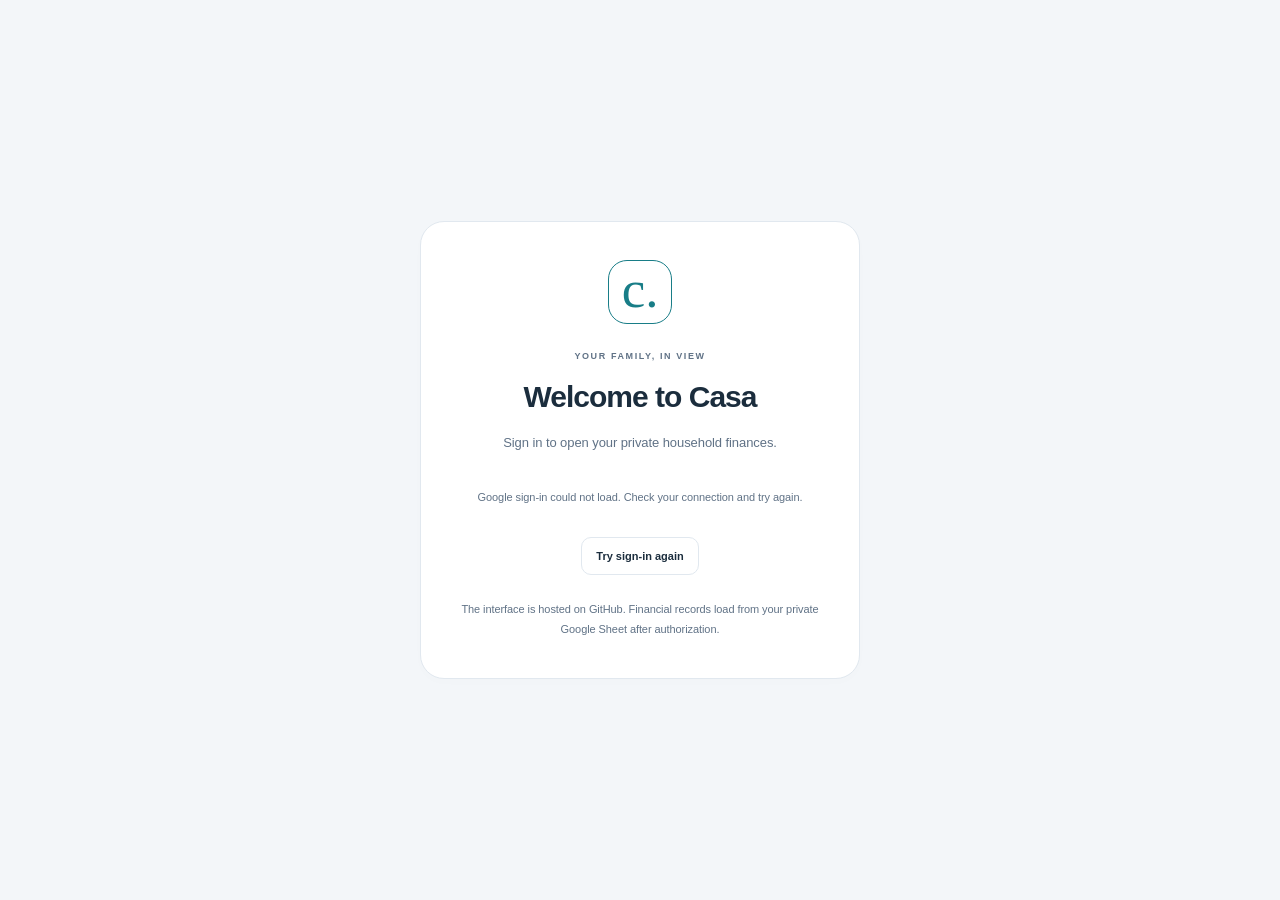
==== commit 59317aa8: "Improve phone controls and fit investment timelines" ====
--- a/frontend/index.html
+++ b/frontend/index.html
@@ -52,7 +52,7 @@
           <label class="sr-only" for="month-select">Reporting month</label><select id="month-select"></select>
           <label class="sr-only" for="currency-select">Display currency</label><select id="currency-select"><option value="CLP">CLP</option><option value="USD">USD</option></select>
           <button class="icon-button" id="refresh-button" title="Reload workbook" aria-label="Reload workbook"></button>
-          <button class="button web-signout" id="web-signout" type="button">Sign out</button>
+          <button class="button web-signout" id="web-signout" type="button" aria-label="Sign out" title="Sign out"><svg class="web-signout-icon" viewBox="0 0 24 24" fill="none" stroke="currentColor" stroke-width="1.8" stroke-linecap="round" stroke-linejoin="round" aria-hidden="true"><path d="M9 4H4v16h5M10 12h10m-4-4 4 4-4 4"/></svg><span class="web-signout-label">Sign out</span></button>
         </div>
       </header>
       <div id="external-banner" class="external-banner" hidden></div>
--- a/frontend/portfolio.css
+++ b/frontend/portfolio.css
@@ -49,11 +49,12 @@
 .portfolio-chapter-heading p{font-size:11px;color:var(--muted);margin:5px 0 0;line-height:1.8}
 .portfolio-chapter-heading>span{color:var(--muted);font-size:10px;white-space:nowrap}
 .portfolio-preview-tag{display:inline-block;border:1px solid var(--line);background:var(--soft);padding:4px 8px;border-radius:6px}
-.portfolio-horizon{display:grid;grid-template-columns:130px 1fr auto;gap:22px;align-items:center;margin-top:24px;padding:17px 0;border-top:1px solid var(--line);border-bottom:1px solid var(--line)}
+.portfolio-horizon{display:grid;grid-template-columns:130px minmax(0,1fr) auto;gap:22px;align-items:center;margin-top:24px;padding:17px 0;border-top:1px solid var(--line);border-bottom:1px solid var(--line)}
 .portfolio-horizon>div:first-child{display:flex;flex-direction:column;gap:4px}
 .portfolio-horizon label{font-size:10px;color:var(--muted)}
 .portfolio-horizon strong{font-size:17px;font-weight:550;color:var(--ink)}
-.portfolio-horizon input,.portfolio-inspect-control input{width:100%;accent-color:var(--teal);cursor:pointer}
+.portfolio-horizon>*,.portfolio-inspect-control>*{min-width:0}
+.portfolio-horizon input,.portfolio-inspect-control input{width:100%;min-width:0;max-width:100%;box-sizing:border-box;accent-color:var(--teal);cursor:pointer}
 .portfolio-horizon-presets{display:flex;gap:4px}
 .portfolio-horizon-presets button{background:none;border:1px solid transparent;border-radius:6px;padding:5px 7px;font-size:10px;color:var(--muted);white-space:nowrap}
 .portfolio-horizon-presets button.active{background:var(--mint);color:var(--teal);border-color:var(--line)}
@@ -91,7 +92,7 @@
 .portfolio-inspect-dot.conservative{fill:var(--port-conservative)}
 .portfolio-inspect-dot.normal{fill:var(--port-normal)}
 .portfolio-inspect-dot.aggressive{fill:var(--port-aggressive)}
-.portfolio-inspect-control{display:grid;grid-template-columns:250px 1fr;align-items:center;gap:22px;padding:11px 0 18px}
+.portfolio-inspect-control{display:grid;grid-template-columns:250px minmax(0,1fr);align-items:center;gap:22px;padding:11px 0 18px}
 .portfolio-inspect-control label{font-size:10px;color:var(--muted);display:flex;flex-direction:column;gap:5px}
 .portfolio-inspect-control strong{font-size:12px;color:var(--ink);font-weight:550}
 .portfolio-scenario-readout{display:grid;grid-template-columns:repeat(3,1fr);background:var(--soft);border:1px solid var(--line);border-radius:13px;padding:20px 0}
@@ -135,9 +136,9 @@
 .portfolio-history>p{font-size:11px;color:var(--muted);line-height:1.8;max-width:850px;margin-top:15px}
 .portfolio-history .table-scroll{padding:0}
 @media(min-width:1450px){.portfolio-growth-svg{max-height:360px}.portfolio-assumptions{grid-template-columns:1fr 1.6fr}}
-@media(max-width:1250px){.portfolio-summary-facts{gap:16px}.portfolio-summary-facts>div{min-width:62px}.portfolio-summary{gap:20px}.portfolio-total{font-size:30px}.portfolio-horizon{grid-template-columns:110px 1fr;gap:16px}.portfolio-horizon-presets{grid-column:2;justify-content:space-between;margin-top:-9px}.portfolio-rate-controls{gap:8px}.portfolio-assumptions{gap:20px;grid-template-columns:1fr 1.5fr}.portfolio-allocation-legend{gap:16px}.portfolio-tab{padding-left:9px;padding-right:9px;font-size:10px}.portfolio-scenario-readout strong{font-size:17px}}
-@media(max-width:1050px){.portfolio-summary{align-items:flex-start;flex-direction:column;gap:23px}.portfolio-summary-facts{width:100%;gap:30px}.portfolio-summary-facts>div{flex:1}.portfolio-assumptions{grid-template-columns:1fr;gap:18px}.portfolio-rate-controls{gap:12px}.portfolio-contribution-control{max-width:320px}.portfolio-tabs{padding:0 15px}.portfolio-tab{padding-left:12px;padding-right:12px}.portfolio-inspect-control{grid-template-columns:200px 1fr}.portfolio-scenario-readout>div{padding:0 14px}}
-@media(max-width:700px){.portfolio-summary,.portfolio-growth,.portfolio-ledger{padding:24px 20px}.portfolio-allocation{padding:0 20px 22px}.portfolio-coverage-line{padding:0 20px 18px}.portfolio-summary-facts{gap:15px}.portfolio-summary-facts strong{font-size:22px}.portfolio-summary-facts span{font-size:9px}.portfolio-total{font-size:28px}.portfolio-focus-heading{padding:20px;align-items:flex-start}.portfolio-focus-heading>strong{font-size:17px}.portfolio-horizon{grid-template-columns:100px 1fr}.portfolio-inspect-control{grid-template-columns:1fr;gap:8px}.portfolio-scenario-readout{grid-template-columns:1fr;padding:0 17px}.portfolio-scenario-readout>div{padding:17px 0}.portfolio-scenario-readout>div+div{border-left:0;border-top:1px solid var(--line)}.portfolio-scenario-readout strong{font-size:21px}.portfolio-paid-in{align-items:flex-start;flex-direction:column;gap:5px}.portfolio-allocation-legend{display:grid;grid-template-columns:1fr 1fr;gap:12px}.portfolio-rate>span:first-child{font-size:9px}.portfolio-growth-svg{min-width:550px}.portfolio-chart{overflow:auto}.portfolio-history{padding:19px 20px}.portfolio-tab .portfolio-purpose-symbol{display:none}}
+@media(max-width:1250px){.portfolio-summary-facts{gap:16px}.portfolio-summary-facts>div{min-width:62px}.portfolio-summary{gap:20px}.portfolio-total{font-size:30px}.portfolio-horizon{grid-template-columns:110px minmax(0,1fr);gap:16px}.portfolio-horizon-presets{grid-column:2;justify-content:space-between;margin-top:-9px}.portfolio-rate-controls{gap:8px}.portfolio-assumptions{gap:20px;grid-template-columns:1fr 1.5fr}.portfolio-allocation-legend{gap:16px}.portfolio-tab{padding-left:9px;padding-right:9px;font-size:10px}.portfolio-scenario-readout strong{font-size:17px}}
+@media(max-width:1050px){.portfolio-summary{align-items:flex-start;flex-direction:column;gap:23px}.portfolio-summary-facts{width:100%;gap:30px}.portfolio-summary-facts>div{flex:1}.portfolio-assumptions{grid-template-columns:1fr;gap:18px}.portfolio-rate-controls{gap:12px}.portfolio-contribution-control{max-width:320px}.portfolio-tabs{padding:0 15px}.portfolio-tab{padding-left:12px;padding-right:12px}.portfolio-inspect-control{grid-template-columns:200px minmax(0,1fr)}.portfolio-scenario-readout>div{padding:0 14px}}
+@media(max-width:700px){.portfolio-summary,.portfolio-growth,.portfolio-ledger{padding:24px 20px}.portfolio-allocation{padding:0 20px 22px}.portfolio-coverage-line{padding:0 20px 18px}.portfolio-summary-facts{gap:15px}.portfolio-summary-facts strong{font-size:22px}.portfolio-summary-facts span{font-size:9px}.portfolio-total{font-size:28px}.portfolio-focus-heading{padding:20px;align-items:flex-start}.portfolio-focus-heading>strong{font-size:17px}.portfolio-horizon{grid-template-columns:100px minmax(0,1fr)}.portfolio-horizon-presets{grid-column:1/-1;margin-top:0;flex-wrap:wrap}.portfolio-inspect-control{grid-template-columns:1fr;gap:8px}.portfolio-scenario-readout{grid-template-columns:1fr;padding:0 17px}.portfolio-scenario-readout>div{padding:17px 0}.portfolio-scenario-readout>div+div{border-left:0;border-top:1px solid var(--line)}.portfolio-scenario-readout strong{font-size:21px}.portfolio-paid-in{align-items:flex-start;flex-direction:column;gap:5px}.portfolio-allocation-legend{display:grid;grid-template-columns:1fr 1fr;gap:12px}.portfolio-rate>span:first-child{font-size:9px}.portfolio-growth-svg{display:block;width:100%;min-width:0;max-width:100%;height:auto}.portfolio-axis-label{font-size:26px}.portfolio-chart{min-width:0;overflow:visible}.portfolio-history{padding:19px 20px}.portfolio-tab .portfolio-purpose-symbol{display:none}}
 
 .portfolio-ledger-actions{display:flex;align-items:center;gap:16px;flex-wrap:wrap;color:var(--muted);font-size:10px}.portfolio-growth{border-top:1px solid var(--line);scroll-margin-top:24px}
 
--- a/frontend/planning.css
+++ b/frontend/planning.css
@@ -1,6 +1,6 @@
 /* One coherent workspace for planning, with controls alongside the timeline. */
 .planning-shell{--plan-conservative:#617fa6;--plan-normal:#238b80;--plan-aggressive:#8563b5}html[data-theme="dark"] .planning-shell{--plan-conservative:#9ab2d2;--plan-normal:#6bcdbb;--plan-aggressive:#c5aae9}
-.planning-shell .plan-tabs{display:flex;gap:5px;background:var(--soft);border:1px solid var(--line);border-radius:12px;padding:5px;width:max-content;margin:3px 0 25px}.planning-shell .plan-tabs button{border:0;background:transparent;color:var(--muted);padding:10px 19px;border-radius:8px;font-size:12px;font-weight:550;min-height:39px}.planning-shell .plan-tabs button.active{background:var(--surface);color:var(--teal);box-shadow:0 2px 6px #142f3a0a}.planning-shell .plan-tabs button:focus-visible{outline:2px solid var(--teal);outline-offset:2px}.planning-shell .plan-workspace{border:1px solid var(--line);border-radius:20px;background:var(--surface);overflow:hidden}.planning-shell .plan-workspace-grid{display:grid;grid-template-columns:280px minmax(0,1fr)}.planning-shell .plan-controls{border-right:1px solid var(--line);padding:25px 22px;background:color-mix(in srgb,var(--soft) 48%,var(--surface))}.planning-shell .plan-control-heading{margin-bottom:23px}.planning-shell .plan-control-heading h2{font-size:13px;line-height:1.5;margin:0 0 5px;font-weight:600;color:var(--ink)}.planning-shell .plan-control-heading>span{font-size:10px;color:var(--muted)}.planning-shell .plan-field{display:flex;flex-direction:column;gap:7px;margin-bottom:17px;min-width:0}.planning-shell .plan-field>span{font-size:11px;font-weight:500;color:var(--ink);line-height:1.6}.planning-shell .plan-field small{font-size:10px;font-weight:400;color:var(--muted)}.planning-shell .plan-field input,.planning-shell .plan-field select{width:100%;min-width:0;border:1px solid var(--line);background:var(--surface);color:var(--ink);border-radius:9px;padding:9px 11px;min-height:38px;font-size:12px;outline-offset:3px}.planning-shell .plan-field input:focus,.planning-shell .plan-field select:focus{outline:2px solid var(--teal)}.planning-shell .plan-starting{padding:15px 0 18px;border-top:1px solid var(--line);border-bottom:1px solid var(--line);margin:21px 0}.planning-shell .plan-starting>span,.planning-shell .plan-starting>small{display:block;font-size:10px;color:var(--muted);line-height:1.7}.planning-shell .plan-starting>strong{display:block;margin:7px 0;font-size:22px;font-weight:600;letter-spacing:-.6px;color:var(--ink);font-variant-numeric:tabular-nums}.planning-shell .plan-horizon{margin:22px 0 8px}.planning-shell .plan-horizon>div:first-child{display:flex;justify-content:space-between;gap:10px;font-size:11px;color:var(--ink)}.planning-shell .plan-horizon strong{color:var(--teal);white-space:nowrap;font-size:11px;font-weight:600}.planning-shell input[type=range]{width:100%;accent-color:var(--teal);margin:14px 0 7px;cursor:pointer;min-height:19px}.planning-shell .plan-range-labels{display:flex;justify-content:space-between;font-size:9px;color:var(--muted)}.planning-shell .plan-presets{display:flex;gap:7px;margin:11px 0 22px}.planning-shell .plan-presets button{border:1px solid var(--line);border-radius:6px;background:var(--surface);color:var(--muted);padding:5px 10px;font-size:10px;flex:1}.planning-shell .plan-presets button.active{background:var(--mint);color:var(--teal);border-color:var(--teal)}.planning-shell .plan-rates{border-top:1px solid var(--line);padding-top:18px;margin-top:23px}.planning-shell .plan-rates h3{font-size:11px;font-weight:550;margin:0 0 15px}.planning-shell .plan-rate{display:flex;gap:8px;align-items:flex-start}.planning-shell .plan-rate>i{width:7px;height:7px;border-radius:50%;flex:0 0 7px;margin-top:7px}.planning-shell .plan-rate .plan-field{display:grid;grid-template-columns:1fr 75px;align-items:center;width:100%;gap:7px;margin-bottom:10px}.planning-shell .plan-rate .plan-field>span{font-size:10px;font-weight:400}.planning-shell .plan-rate .plan-field input{padding:7px 8px;min-height:32px}.planning-shell .plan-input-note{font-size:10px;color:var(--muted);line-height:1.8;margin:8px 0 0}.planning-shell .plan-results{padding:30px 29px;min-width:0}.planning-shell .plan-result-heading{display:flex;gap:20px;align-items:flex-start;justify-content:space-between;margin-bottom:25px}.planning-shell .plan-kicker{font-size:8px;letter-spacing:1.3px;color:var(--teal);font-weight:600;margin-bottom:7px}.planning-shell .plan-result-heading h2{font-size:21px;letter-spacing:-.6px;font-weight:600;color:var(--ink);margin:0 0 7px;line-height:1.4}.planning-shell .plan-result-heading p{font-size:11px;color:var(--muted);line-height:1.7;margin:0}.planning-shell .plan-ending{text-align:right;flex-shrink:0;max-width:43%}.planning-shell .plan-ending>span{font-size:10px;color:var(--muted);display:block;margin-bottom:7px}.planning-shell .plan-ending>strong{display:block;font-size:18px;letter-spacing:-.4px;line-height:1.6;font-weight:600;color:var(--ink);font-variant-numeric:tabular-nums}.planning-shell .plan-chart-legend{display:flex;gap:12px 20px;flex-wrap:wrap;font-size:10px;line-height:1.8;color:var(--muted);margin-bottom:15px}.planning-shell .plan-chart-legend>span{display:inline-flex;align-items:center;gap:6px}.planning-shell .plan-chart-legend i,.planning-shell .plan-scenario-results i{width:7px;height:7px;display:inline-block;border-radius:50%;flex-shrink:0}.planning-shell .plan-chart-legend strong{font-weight:550;color:var(--ink)}.planning-shell .plan-chart-legend .plan-dashed-key{height:0;width:13px;border-top:2px dashed var(--muted);border-radius:0}.planning-shell .plan-chart{width:100%;margin:10px 0 16px;min-width:0}.planning-shell .plan-chart-svg{display:block;width:100%;height:auto;overflow:visible}.planning-shell .plan-chart-grid{stroke:var(--line);stroke-dasharray:3 5;stroke-width:1}.planning-shell .plan-chart-label{font-family:inherit;font-size:13px;fill:var(--muted)}.planning-shell .plan-scenario-band{fill:#42b5a50d}.planning-shell .plan-contribution-line{stroke:var(--muted);stroke-width:1.5;stroke-dasharray:5 5;fill:none;opacity:.7}.planning-shell .plan-selected-line{stroke:var(--muted);stroke-width:1;stroke-dasharray:4 5;opacity:.5}.planning-shell .plan-goal-line{stroke:var(--orange);stroke-width:1;stroke-dasharray:5 4;opacity:.7}.planning-shell .plan-zero-line{stroke:var(--muted);stroke-width:1.3;opacity:.55}.planning-shell rect[data-plan-inspect]{cursor:crosshair;outline-offset:2px}.planning-shell rect[data-plan-inspect]:focus-visible{outline:1px solid var(--teal)}.planning-shell .plan-inspect{margin:2px 0 24px;padding:15px 0;border-top:1px solid var(--line);border-bottom:1px solid var(--line)}.planning-shell .plan-inspect label{font-size:11px;color:var(--muted);display:flex;justify-content:space-between;gap:10px}.planning-shell .plan-inspect label strong{color:var(--ink);font-weight:550}.planning-shell .plan-inspect input{margin:11px 0 0}.planning-shell .plan-scenario-results{display:grid;grid-template-columns:repeat(3,minmax(0,1fr));gap:0;margin:20px 0}.planning-shell .plan-scenario-results>div{padding:0 17px;border-right:1px solid var(--line);min-width:0}.planning-shell .plan-scenario-results>div:first-child{padding-left:0}.planning-shell .plan-scenario-results>div:last-child{padding-right:0;border:0}.planning-shell .plan-scenario-results>div>span{display:flex;align-items:center;gap:6px;font-size:10px;color:var(--muted);margin-bottom:10px}.planning-shell .plan-scenario-results strong{display:block;font-size:clamp(16px,1.6vw,25px);font-weight:600;color:var(--ink);letter-spacing:-.6px;font-variant-numeric:tabular-nums;overflow-wrap:anywhere;line-height:1.5}.planning-shell .plan-scenario-results .normal strong{color:var(--teal)}.planning-shell .plan-scenario-results small{display:block;font-size:9px;color:var(--muted);line-height:1.7;margin-top:7px}.planning-shell .plan-total-breakdown{display:grid;grid-template-columns:repeat(3,minmax(0,1fr));gap:14px;background:var(--soft);border:1px solid var(--line);border-radius:12px;padding:16px;margin-top:24px}.planning-shell .plan-total-breakdown>span{font-size:9px;color:var(--muted);line-height:1.6}.planning-shell .plan-total-breakdown strong{font-size:11px;color:var(--ink);display:block;margin-top:7px;font-weight:550;font-variant-numeric:tabular-nums}.planning-shell .plan-coverage{background:var(--soft);border-left:3px solid var(--teal);padding:11px 13px;border-radius:0 7px 7px 0;font-size:10px;color:var(--muted);line-height:1.8;margin:12px 0 20px}.planning-shell .plan-coverage strong{font-weight:550;color:var(--ink);margin-right:5px}.planning-shell .plan-coverage.warning{border-left-color:var(--orange);background:var(--amber)}.planning-shell .plan-method{border-top:1px solid var(--line);margin-top:25px;padding-top:12px}.planning-shell .plan-method summary{font-size:11px;color:var(--muted);cursor:pointer;padding:6px 0}.planning-shell .plan-method p,.planning-shell .plan-footnote{font-size:10px;color:var(--muted);line-height:1.8;margin:12px 0 0}.planning-shell .plan-method .small-link{margin-top:14px}.planning-shell .plan-empty{min-height:470px;display:flex;align-items:center;justify-content:center;flex-direction:column;text-align:center;padding:35px 30px;gap:13px;color:var(--muted)}.planning-shell .plan-empty h3{color:var(--ink);font-size:17px;font-weight:550;letter-spacing:-.3px;margin:0}.planning-shell .plan-empty p{font-size:12px;line-height:1.9;max-width:440px;margin:0}.planning-shell .plan-empty small{font-size:10px;line-height:1.8;max-width:440px}.planning-shell .plan-empty-axes{width:90%;height:170px;border-left:1px solid var(--line);border-bottom:1px solid var(--line);background:repeating-linear-gradient(0deg,transparent 0,transparent 41px,var(--line) 42px,transparent 43px);opacity:.6;position:relative;margin-bottom:15px}.planning-shell .plan-empty-axes::after{content:'Add assumptions to build your timeline';position:absolute;inset:0;display:flex;align-items:center;justify-content:center;font-size:10px;color:var(--muted)}.planning-shell .plan-cash-totals{display:grid;grid-template-columns:1fr 1fr;gap:18px;padding:7px 0 12px}.planning-shell .plan-cash-totals>div{border-bottom:1px solid var(--line);padding-bottom:15px}.planning-shell .plan-cash-totals span{display:block;font-size:10px;color:var(--muted);line-height:1.8;margin-bottom:8px}.planning-shell .plan-cash-totals strong{font-size:17px;font-weight:550;letter-spacing:-.3px;color:var(--ink);font-variant-numeric:tabular-nums}.planning-shell .negative{color:var(--red)!important}.planning-shell .plan-inline-actions{display:flex;align-items:flex-start;gap:12px;flex-direction:column;margin:0 0 25px}.planning-shell .plan-inline-actions .small-link{font-size:10px}.planning-shell .plan-save{width:100%;white-space:normal;line-height:1.6;margin-top:18px}.planning-shell .plan-save-status{font-size:10px;line-height:1.8;color:var(--muted);margin:10px 0 0}.planning-shell .plan-single-chart .plan-scenario-band{fill:none}.planning-shell .plan-single-chart svg>path[stroke='var(--plan-conservative)'],.planning-shell .plan-single-chart svg>path[stroke='var(--plan-aggressive)']{display:none}
+.planning-shell .plan-tabs{display:flex;gap:5px;background:var(--soft);border:1px solid var(--line);border-radius:12px;padding:5px;width:max-content;margin:3px 0 25px}.planning-shell .plan-tabs button{border:0;background:transparent;color:var(--muted);padding:10px 19px;border-radius:8px;font-size:12px;font-weight:550;min-height:39px}.planning-shell .plan-tabs button.active{background:var(--surface);color:var(--teal);box-shadow:0 2px 6px #142f3a0a}.planning-shell .plan-tabs button:focus-visible{outline:2px solid var(--teal);outline-offset:2px}.planning-shell .plan-workspace{border:1px solid var(--line);border-radius:20px;background:var(--surface);overflow:hidden}.planning-shell .plan-workspace-grid{display:grid;grid-template-columns:280px minmax(0,1fr)}.planning-shell .plan-controls{min-width:0;border-right:1px solid var(--line);padding:25px 22px;background:color-mix(in srgb,var(--soft) 48%,var(--surface))}.planning-shell .plan-control-heading{margin-bottom:23px}.planning-shell .plan-control-heading h2{font-size:13px;line-height:1.5;margin:0 0 5px;font-weight:600;color:var(--ink)}.planning-shell .plan-control-heading>span{font-size:10px;color:var(--muted)}.planning-shell .plan-field{display:flex;flex-direction:column;gap:7px;margin-bottom:17px;min-width:0}.planning-shell .plan-field>span{font-size:11px;font-weight:500;color:var(--ink);line-height:1.6}.planning-shell .plan-field small{font-size:10px;font-weight:400;color:var(--muted)}.planning-shell .plan-field input,.planning-shell .plan-field select{width:100%;min-width:0;border:1px solid var(--line);background:var(--surface);color:var(--ink);border-radius:9px;padding:9px 11px;min-height:38px;font-size:12px;outline-offset:3px}.planning-shell .plan-field input:focus,.planning-shell .plan-field select:focus{outline:2px solid var(--teal)}.planning-shell .plan-starting{padding:15px 0 18px;border-top:1px solid var(--line);border-bottom:1px solid var(--line);margin:21px 0}.planning-shell .plan-starting>span,.planning-shell .plan-starting>small{display:block;font-size:10px;color:var(--muted);line-height:1.7}.planning-shell .plan-starting>strong{display:block;margin:7px 0;font-size:22px;font-weight:600;letter-spacing:-.6px;color:var(--ink);font-variant-numeric:tabular-nums}.planning-shell .plan-horizon{min-width:0;margin:22px 0 8px}.planning-shell .plan-horizon>div:first-child{display:flex;justify-content:space-between;gap:10px;font-size:11px;color:var(--ink)}.planning-shell .plan-horizon strong{color:var(--teal);white-space:nowrap;font-size:11px;font-weight:600}.planning-shell input[type=range]{width:100%;min-width:0;max-width:100%;box-sizing:border-box;accent-color:var(--teal);margin:14px 0 7px;cursor:pointer;min-height:19px}.planning-shell .plan-range-labels{display:flex;justify-content:space-between;font-size:9px;color:var(--muted)}.planning-shell .plan-presets{display:flex;gap:7px;margin:11px 0 22px}.planning-shell .plan-presets button{border:1px solid var(--line);border-radius:6px;background:var(--surface);color:var(--muted);padding:5px 10px;font-size:10px;flex:1}.planning-shell .plan-presets button.active{background:var(--mint);color:var(--teal);border-color:var(--teal)}.planning-shell .plan-rates{border-top:1px solid var(--line);padding-top:18px;margin-top:23px}.planning-shell .plan-rates h3{font-size:11px;font-weight:550;margin:0 0 15px}.planning-shell .plan-rate{display:flex;gap:8px;align-items:flex-start}.planning-shell .plan-rate>i{width:7px;height:7px;border-radius:50%;flex:0 0 7px;margin-top:7px}.planning-shell .plan-rate .plan-field{display:grid;grid-template-columns:1fr 75px;align-items:center;width:100%;gap:7px;margin-bottom:10px}.planning-shell .plan-rate .plan-field>span{font-size:10px;font-weight:400}.planning-shell .plan-rate .plan-field input{padding:7px 8px;min-height:32px}.planning-shell .plan-input-note{font-size:10px;color:var(--muted);line-height:1.8;margin:8px 0 0}.planning-shell .plan-results{padding:30px 29px;min-width:0}.planning-shell .plan-result-heading{display:flex;gap:20px;align-items:flex-start;justify-content:space-between;margin-bottom:25px}.planning-shell .plan-kicker{font-size:8px;letter-spacing:1.3px;color:var(--teal);font-weight:600;margin-bottom:7px}.planning-shell .plan-result-heading h2{font-size:21px;letter-spacing:-.6px;font-weight:600;color:var(--ink);margin:0 0 7px;line-height:1.4}.planning-shell .plan-result-heading p{font-size:11px;color:var(--muted);line-height:1.7;margin:0}.planning-shell .plan-ending{text-align:right;flex-shrink:0;max-width:43%}.planning-shell .plan-ending>span{font-size:10px;color:var(--muted);display:block;margin-bottom:7px}.planning-shell .plan-ending>strong{display:block;font-size:18px;letter-spacing:-.4px;line-height:1.6;font-weight:600;color:var(--ink);font-variant-numeric:tabular-nums}.planning-shell .plan-chart-legend{display:flex;gap:12px 20px;flex-wrap:wrap;font-size:10px;line-height:1.8;color:var(--muted);margin-bottom:15px}.planning-shell .plan-chart-legend>span{display:inline-flex;align-items:center;gap:6px}.planning-shell .plan-chart-legend i,.planning-shell .plan-scenario-results i{width:7px;height:7px;display:inline-block;border-radius:50%;flex-shrink:0}.planning-shell .plan-chart-legend strong{font-weight:550;color:var(--ink)}.planning-shell .plan-chart-legend .plan-dashed-key{height:0;width:13px;border-top:2px dashed var(--muted);border-radius:0}.planning-shell .plan-chart{width:100%;margin:10px 0 16px;min-width:0}.planning-shell .plan-chart-svg{display:block;width:100%;height:auto;overflow:visible}.planning-shell .plan-chart-grid{stroke:var(--line);stroke-dasharray:3 5;stroke-width:1}.planning-shell .plan-chart-label{font-family:inherit;font-size:13px;fill:var(--muted)}.planning-shell .plan-scenario-band{fill:#42b5a50d}.planning-shell .plan-contribution-line{stroke:var(--muted);stroke-width:1.5;stroke-dasharray:5 5;fill:none;opacity:.7}.planning-shell .plan-selected-line{stroke:var(--muted);stroke-width:1;stroke-dasharray:4 5;opacity:.5}.planning-shell .plan-goal-line{stroke:var(--orange);stroke-width:1;stroke-dasharray:5 4;opacity:.7}.planning-shell .plan-zero-line{stroke:var(--muted);stroke-width:1.3;opacity:.55}.planning-shell rect[data-plan-inspect]{cursor:crosshair;outline-offset:2px}.planning-shell rect[data-plan-inspect]:focus-visible{outline:1px solid var(--teal)}.planning-shell .plan-inspect{min-width:0;margin:2px 0 24px;padding:15px 0;border-top:1px solid var(--line);border-bottom:1px solid var(--line)}.planning-shell .plan-inspect label{font-size:11px;color:var(--muted);display:flex;justify-content:space-between;gap:10px}.planning-shell .plan-inspect label strong{color:var(--ink);font-weight:550}.planning-shell .plan-inspect input{margin:11px 0 0}.planning-shell .plan-scenario-results{display:grid;grid-template-columns:repeat(3,minmax(0,1fr));gap:0;margin:20px 0}.planning-shell .plan-scenario-results>div{padding:0 17px;border-right:1px solid var(--line);min-width:0}.planning-shell .plan-scenario-results>div:first-child{padding-left:0}.planning-shell .plan-scenario-results>div:last-child{padding-right:0;border:0}.planning-shell .plan-scenario-results>div>span{display:flex;align-items:center;gap:6px;font-size:10px;color:var(--muted);margin-bottom:10px}.planning-shell .plan-scenario-results strong{display:block;font-size:clamp(16px,1.6vw,25px);font-weight:600;color:var(--ink);letter-spacing:-.6px;font-variant-numeric:tabular-nums;overflow-wrap:anywhere;line-height:1.5}.planning-shell .plan-scenario-results .normal strong{color:var(--teal)}.planning-shell .plan-scenario-results small{display:block;font-size:9px;color:var(--muted);line-height:1.7;margin-top:7px}.planning-shell .plan-total-breakdown{display:grid;grid-template-columns:repeat(3,minmax(0,1fr));gap:14px;background:var(--soft);border:1px solid var(--line);border-radius:12px;padding:16px;margin-top:24px}.planning-shell .plan-total-breakdown>span{font-size:9px;color:var(--muted);line-height:1.6}.planning-shell .plan-total-breakdown strong{font-size:11px;color:var(--ink);display:block;margin-top:7px;font-weight:550;font-variant-numeric:tabular-nums}.planning-shell .plan-coverage{background:var(--soft);border-left:3px solid var(--teal);padding:11px 13px;border-radius:0 7px 7px 0;font-size:10px;color:var(--muted);line-height:1.8;margin:12px 0 20px}.planning-shell .plan-coverage strong{font-weight:550;color:var(--ink);margin-right:5px}.planning-shell .plan-coverage.warning{border-left-color:var(--orange);background:var(--amber)}.planning-shell .plan-method{border-top:1px solid var(--line);margin-top:25px;padding-top:12px}.planning-shell .plan-method summary{font-size:11px;color:var(--muted);cursor:pointer;padding:6px 0}.planning-shell .plan-method p,.planning-shell .plan-footnote{font-size:10px;color:var(--muted);line-height:1.8;margin:12px 0 0}.planning-shell .plan-method .small-link{margin-top:14px}.planning-shell .plan-empty{min-height:470px;display:flex;align-items:center;justify-content:center;flex-direction:column;text-align:center;padding:35px 30px;gap:13px;color:var(--muted)}.planning-shell .plan-empty h3{color:var(--ink);font-size:17px;font-weight:550;letter-spacing:-.3px;margin:0}.planning-shell .plan-empty p{font-size:12px;line-height:1.9;max-width:440px;margin:0}.planning-shell .plan-empty small{font-size:10px;line-height:1.8;max-width:440px}.planning-shell .plan-empty-axes{width:90%;height:170px;border-left:1px solid var(--line);border-bottom:1px solid var(--line);background:repeating-linear-gradient(0deg,transparent 0,transparent 41px,var(--line) 42px,transparent 43px);opacity:.6;position:relative;margin-bottom:15px}.planning-shell .plan-empty-axes::after{content:'Add assumptions to build your timeline';position:absolute;inset:0;display:flex;align-items:center;justify-content:center;font-size:10px;color:var(--muted)}.planning-shell .plan-cash-totals{display:grid;grid-template-columns:1fr 1fr;gap:18px;padding:7px 0 12px}.planning-shell .plan-cash-totals>div{border-bottom:1px solid var(--line);padding-bottom:15px}.planning-shell .plan-cash-totals span{display:block;font-size:10px;color:var(--muted);line-height:1.8;margin-bottom:8px}.planning-shell .plan-cash-totals strong{font-size:17px;font-weight:550;letter-spacing:-.3px;color:var(--ink);font-variant-numeric:tabular-nums}.planning-shell .negative{color:var(--red)!important}.planning-shell .plan-inline-actions{display:flex;align-items:flex-start;gap:12px;flex-direction:column;margin:0 0 25px}.planning-shell .plan-inline-actions .small-link{font-size:10px}.planning-shell .plan-save{width:100%;white-space:normal;line-height:1.6;margin-top:18px}.planning-shell .plan-save-status{font-size:10px;line-height:1.8;color:var(--muted);margin:10px 0 0}.planning-shell .plan-single-chart .plan-scenario-band{fill:none}.planning-shell .plan-single-chart svg>path[stroke='var(--plan-conservative)'],.planning-shell .plan-single-chart svg>path[stroke='var(--plan-aggressive)']{display:none}
 @media(max-width:1250px){.planning-shell .plan-workspace-grid{grid-template-columns:250px minmax(0,1fr)}.planning-shell .plan-controls{padding:23px 19px}.planning-shell .plan-results{padding:26px 22px}.planning-shell .plan-result-heading{flex-direction:column;gap:15px}.planning-shell .plan-ending{text-align:left;max-width:100%}.planning-shell .plan-scenario-results>div{padding:0 11px}.planning-shell .plan-scenario-results strong{font-size:18px}.planning-shell .plan-total-breakdown{grid-template-columns:1fr;gap:12px}.planning-shell .plan-total-breakdown>span{display:flex;align-items:center;justify-content:space-between;gap:10px}.planning-shell .plan-total-breakdown strong{margin:0}}
-@media(max-width:1050px){.planning-shell .plan-workspace-grid{grid-template-columns:1fr}.planning-shell .plan-controls{border-right:0;border-bottom:1px solid var(--line);display:grid;grid-template-columns:1fr 1fr;gap:0 25px}.planning-shell .plan-control-heading,.planning-shell .plan-controls>form,.planning-shell .plan-controls>.plan-input-note,.planning-shell .plan-rates{grid-column:1/-1}.planning-shell .plan-controls>form{display:grid;grid-template-columns:1fr 1fr;gap:0 22px}.planning-shell .plan-controls>form .plan-inline-actions,.planning-shell .plan-controls>form .plan-horizon,.planning-shell .plan-controls>form .plan-save,.planning-shell .plan-controls>form .plan-save-status{grid-column:1/-1}.planning-shell .plan-starting{margin:0 0 18px;padding:0 0 15px;border-top:0}.planning-shell .plan-horizon{margin:0 0 16px}.planning-shell .plan-rates{display:grid;grid-template-columns:repeat(3,minmax(0,1fr));gap:0 15px}.planning-shell .plan-rates h3{grid-column:1/-1}.planning-shell .plan-rate .plan-field{display:flex;flex-direction:column;align-items:stretch}.planning-shell .plan-rate>i{margin-top:7px}.planning-shell .plan-result-heading{flex-direction:row}.planning-shell .plan-ending{text-align:right}.planning-shell .plan-total-breakdown{grid-template-columns:repeat(3,minmax(0,1fr))}.planning-shell .plan-total-breakdown>span{display:block}.planning-shell .plan-total-breakdown strong{margin-top:7px}}
-@media(max-width:700px){.planning-shell .plan-tabs{width:100%;gap:2px}.planning-shell .plan-tabs button{padding:9px 10px;flex:1;font-size:10px}.planning-shell .plan-controls,.planning-shell .plan-controls>form{grid-template-columns:1fr;gap:0}.planning-shell .plan-rates{grid-template-columns:1fr;gap:0}.planning-shell .plan-rate .plan-field{display:grid;grid-template-columns:1fr 90px;align-items:center}.planning-shell .plan-results{padding:23px 19px}.planning-shell .plan-result-heading{flex-direction:column}.planning-shell .plan-ending{text-align:left}.planning-shell .plan-chart{overflow:auto}.planning-shell .plan-chart-svg{min-width:570px}.planning-shell .plan-scenario-results{grid-template-columns:1fr;gap:17px}.planning-shell .plan-scenario-results>div{padding:0 0 15px;border:0;border-bottom:1px solid var(--line)}.planning-shell .plan-scenario-results strong{font-size:22px}.planning-shell .plan-total-breakdown{grid-template-columns:1fr;gap:14px}.planning-shell .plan-total-breakdown>span{display:flex;justify-content:space-between;gap:12px}.planning-shell .plan-total-breakdown strong{margin:0}.planning-shell .plan-cash-totals{grid-template-columns:1fr}.planning-shell .plan-empty{padding:30px 5px;min-height:350px}}
+@media(max-width:1050px){.planning-shell .plan-workspace-grid{grid-template-columns:1fr}.planning-shell .plan-controls{min-width:0;border-right:0;border-bottom:1px solid var(--line);display:grid;grid-template-columns:repeat(2,minmax(0,1fr));gap:0 25px}.planning-shell .plan-control-heading,.planning-shell .plan-controls>form,.planning-shell .plan-controls>.plan-input-note,.planning-shell .plan-rates{grid-column:1/-1}.planning-shell .plan-controls>form{display:grid;min-width:0;grid-template-columns:repeat(2,minmax(0,1fr));gap:0 22px}.planning-shell .plan-controls>form .plan-inline-actions,.planning-shell .plan-controls>form .plan-horizon,.planning-shell .plan-controls>form .plan-save,.planning-shell .plan-controls>form .plan-save-status{grid-column:1/-1}.planning-shell .plan-starting{margin:0 0 18px;padding:0 0 15px;border-top:0}.planning-shell .plan-horizon{min-width:0;margin:0 0 16px}.planning-shell .plan-rates{display:grid;grid-template-columns:repeat(3,minmax(0,1fr));gap:0 15px}.planning-shell .plan-rates h3{grid-column:1/-1}.planning-shell .plan-rate .plan-field{display:flex;flex-direction:column;align-items:stretch}.planning-shell .plan-rate>i{margin-top:7px}.planning-shell .plan-result-heading{flex-direction:row}.planning-shell .plan-ending{text-align:right}.planning-shell .plan-total-breakdown{grid-template-columns:repeat(3,minmax(0,1fr))}.planning-shell .plan-total-breakdown>span{display:block}.planning-shell .plan-total-breakdown strong{margin-top:7px}}
+@media(max-width:700px){.planning-shell .plan-tabs{width:100%;gap:2px}.planning-shell .plan-tabs button{padding:9px 10px;flex:1;font-size:10px}.planning-shell .plan-controls,.planning-shell .plan-controls>form{grid-template-columns:minmax(0,1fr);gap:0}.planning-shell .plan-rates{grid-template-columns:1fr;gap:0}.planning-shell .plan-rate .plan-field{display:grid;grid-template-columns:1fr 90px;align-items:center}.planning-shell .plan-results{padding:23px 19px}.planning-shell .plan-result-heading{flex-direction:column}.planning-shell .plan-ending{text-align:left}.planning-shell .plan-chart{overflow:visible}.planning-shell .plan-chart-svg{width:100%;min-width:0;max-width:100%;height:auto}.planning-shell .plan-chart-label{font-size:26px}.planning-shell .plan-time-secondary{display:none}.planning-shell .plan-time-start{text-anchor:start}.planning-shell .plan-time-end{text-anchor:end}.planning-shell .plan-scenario-results{grid-template-columns:1fr;gap:17px}.planning-shell .plan-scenario-results>div{padding:0 0 15px;border:0;border-bottom:1px solid var(--line)}.planning-shell .plan-scenario-results strong{font-size:22px}.planning-shell .plan-total-breakdown{grid-template-columns:1fr;gap:14px}.planning-shell .plan-total-breakdown>span{display:flex;justify-content:space-between;gap:12px}.planning-shell .plan-total-breakdown strong{margin:0}.planning-shell .plan-cash-totals{grid-template-columns:1fr}.planning-shell .plan-empty{padding:30px 5px;min-height:350px}}
--- a/frontend/web.css
+++ b/frontend/web.css
@@ -65,3 +65,33 @@
 @media(max-width:360px){html[data-theme] .topbar-controls{gap:3px}html[data-theme] .web-signout{font-size:9px!important;padding:7px 5px!important}html[data-theme] #month-select{min-width:88px;width:91px}html[data-theme] #year-select{min-width:58px;width:60px}html[data-theme] #currency-select{min-width:54px;width:54px}}
 @media(prefers-reduced-motion:reduce){html[data-theme] .sidebar{transition:none}}
 @media(max-width:600px){html[data-theme] .topbar-leading{padding-right:70px}html[data-theme] .topbar .web-signout{position:absolute;top:12px;right:12px;min-height:34px}html[data-theme] .topbar-controls{justify-content:space-between}}
+
+/* Two mobile rows: touch actions first, spacious reporting selectors second. */
+.web-signout-icon{display:none}
+@media(max-width:600px){
+ html[data-theme] .topbar{display:grid;grid-template-columns:repeat(12,minmax(0,1fr));gap:6px 4px;padding:10px 8px;align-items:center}
+ html[data-theme] .topbar-leading,html[data-theme] .topbar-controls,html[data-theme] .navigation-controls{display:contents}
+ html[data-theme] .topbar .breadcrumb{display:none}
+ html[data-theme] .topbar .web-menu-toggle,html[data-theme] .topbar .navigation-controls .icon-button,html[data-theme] .topbar .theme-toggle,html[data-theme] .topbar #refresh-button,html[data-theme] .topbar .web-signout{width:100%;min-width:0;max-width:100%;height:44px;min-height:44px;margin:0;padding:8px!important;position:static;grid-row:1}
+ html[data-theme] .topbar .web-menu-toggle{grid-column:1/span 2}
+ html[data-theme] .topbar #navigation-back{grid-column:3/span 2}
+ html[data-theme] .topbar #navigation-forward{grid-column:5/span 2}
+ html[data-theme] .topbar .theme-control{grid-column:7/span 2;grid-row:1;min-width:0}
+ html[data-theme] .topbar #refresh-button{grid-column:9/span 2}
+ html[data-theme] .topbar .web-signout{grid-column:11/span 2}
+ html[data-theme] .topbar .web-signout-label{display:none}
+ html[data-theme] .topbar .web-signout-icon{display:block;width:19px;height:19px}
+ html[data-theme] .topbar #year-select,html[data-theme] .topbar #month-select,html[data-theme] .topbar #currency-select{width:100%;min-width:0;max-width:none;height:44px;padding:8px 22px 8px 8px;font-size:14px;grid-row:2}
+ html[data-theme] .topbar #year-select{grid-column:1/span 3}
+ html[data-theme] .topbar #month-select{grid-column:4/span 6}
+ html[data-theme] .topbar #currency-select{grid-column:10/span 3}
+}
+
+/* Reserve chevron space exactly once; native select arrows vary by browser. */
+@media(max-width:600px){
+ html[data-theme] .topbar #year-select,html[data-theme] .topbar #month-select,html[data-theme] .topbar #currency-select{
+  appearance:none;-webkit-appearance:none;padding-right:20px;
+  background-image:url("data:image/svg+xml,%3Csvg xmlns='http://www.w3.org/2000/svg' width='10' height='6' viewBox='0 0 10 6'%3E%3Cpath d='m1 1 4 4 4-4' fill='none' stroke='%237e8e9b' stroke-width='1.5' stroke-linecap='round' stroke-linejoin='round'/%3E%3C/svg%3E");
+  background-repeat:no-repeat;background-position:right 6px center;background-size:10px 6px;
+ }
+}
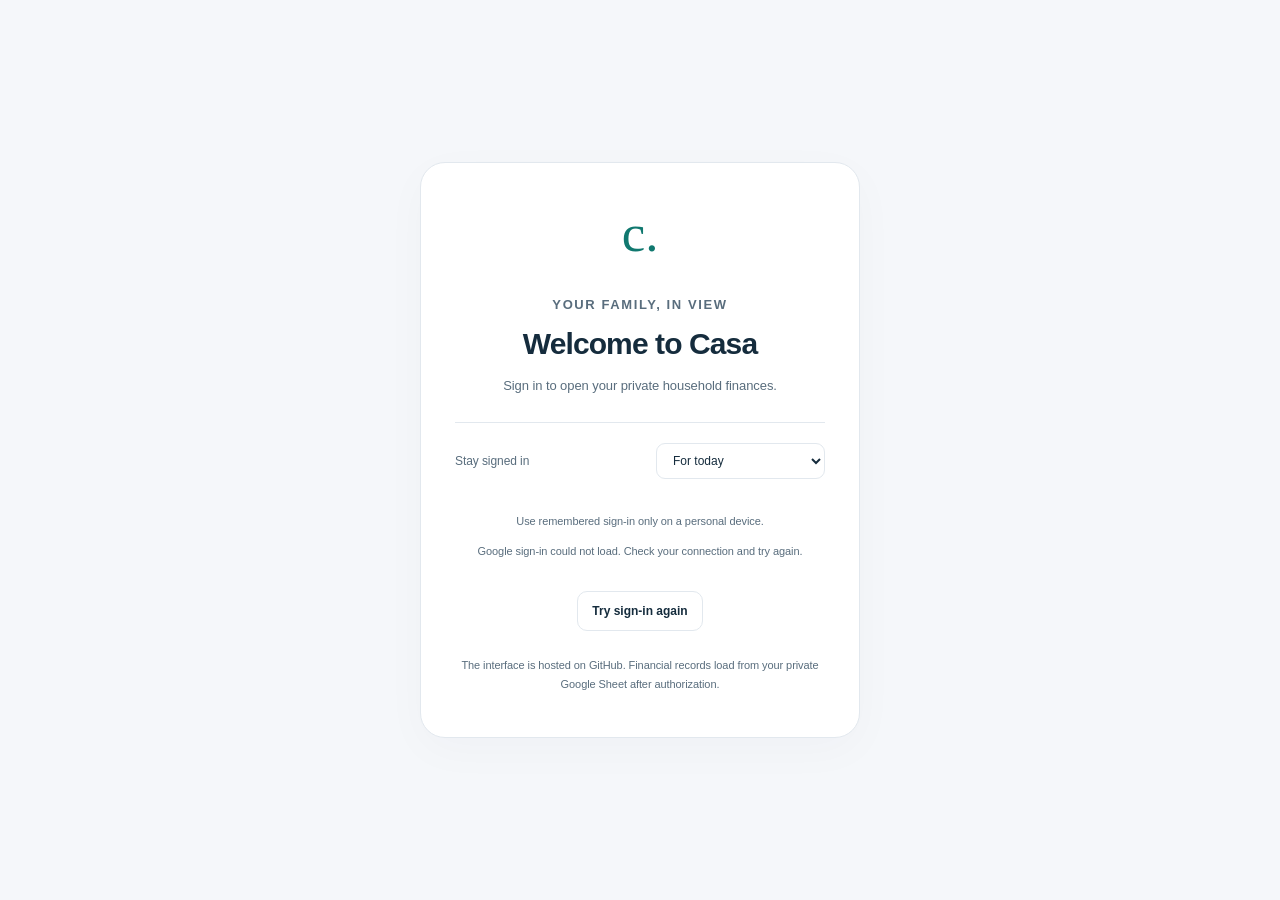
==== commit 0bd871f5: "Refresh household dashboard and make sessions and saves seamless" ====
--- a/frontend/index.html
+++ b/frontend/index.html
@@ -21,9 +21,14 @@
   <link rel="stylesheet" href="./transaction-filters.css">
   <link rel="stylesheet" href="./review-ui.css">
   <link rel="stylesheet" href="./web.css">
+  <link rel="stylesheet" href="./documents.css">
   <script src="./public-config.js"></script>
   <script src="./web-session.js"></script>
   <script src="./theme.js" defer></script>
+  <link rel="stylesheet" href="./experience.css">
+  <link rel="stylesheet" href="./dashboard.css">
+  <link rel="stylesheet" href="./refinement.css">
+  <link rel="stylesheet" href="./sync.css">
 </head>
 <body>
   <section id="web-login" class="web-login" aria-labelledby="web-login-title">
@@ -33,7 +38,7 @@
     <button class="web-nav-overlay" id="web-nav-overlay" aria-label="Close navigation" hidden></button>
     <aside class="sidebar" id="web-sidebar" aria-label="Main navigation">
       <button class="icon-button web-nav-close" id="web-nav-close" aria-label="Close navigation" type="button">×</button>
-      <a class="brand" href="#overview" aria-label="Casa home"><span class="brand-mark">c<span>.</span></span><span>casa<span class="brand-caption">FAMILY FINANCES</span></span></a>
+      <a class="brand" href="#overview" aria-label="Casa home"><span class="brand-mark"><img src="./icon.svg" alt="" width="42" height="42"></span><span>casa<span class="brand-caption">FAMILY FINANCES</span></span></a>
       <div class="workspace-label">YOUR HOUSEHOLD</div>
       <nav id="navigation"></nav>
       <div class="sidebar-bottom"><div class="local-indicator"><span></span>Private Google Sheet</div><p>Records stay in Google Drive.<br>Access is limited to your household.</p><div class="demo-mark">Private household records</div></div>
@@ -57,8 +62,8 @@
       </header>
       <div id="external-banner" class="external-banner" hidden></div>
       <div id="error-banner" class="error-banner" role="alert" hidden></div>
-      <div id="content" class="page-content"><div class="loading"><div class="loading-logo">c.</div><h1>Opening your household</h1><p>Reading your Google Sheet…</p></div></div>
-      <footer class="app-footer"><span id="save-status">Private Google Sheet</span><span>Source dates and review status are shown with imported records.</span></footer>
+      <div id="content" class="page-content"><div class="loading"><div class="loading-logo"><img src="./icon.svg" alt="" width="64" height="64"></div><h1>Opening your household</h1><p>Reading your Google Sheet…</p></div></div>
+      <footer class="app-footer"><span id="save-status">Private Google Sheet</span><span><a href="./privacy.html" target="_blank" rel="noopener">Privacy</a></span></footer>
     </main>
   </div>
   <dialog id="modal"><div id="modal-content"></div></dialog>
@@ -76,6 +81,12 @@
   <script src="./cloud-ui.js"></script>
   <script src="./evidence-ui.js"></script>
   <script src="./review-ui.js"></script>
+  <script src="./documents.js"></script>
+  <script src="./assistant.js"></script>
+  <script src="./refresh-ui.js"></script>
+  <script src="./month-budget.js"></script>
+  <script src="./dashboard.js"></script>
+  <script src="./sync.js"></script>
   <script src="./app.js"></script>
 </body>
 </html>
--- a/frontend/documents.css
+++ b/frontend/documents.css
@@ -0,0 +1,16 @@
+.documents-intro{font-size:13px;line-height:1.8;color:var(--muted)}
+dialog.documents-dialog{position:fixed;top:50%;left:50%;right:auto;bottom:auto;transform:translate(-50%,-50%);margin:0;width:min(640px,calc(100vw - 24px));max-height:calc(100dvh - 24px);overflow:auto;z-index:9999;box-shadow:0 20px 80px #0004}
+.documents-destination{border:1px solid var(--line);border-radius:14px;padding:18px;margin:18px 0;background:var(--soft)}
+.documents-destination strong{display:block;margin-bottom:8px;color:var(--ink)}
+.documents-destination p{margin:0;font-size:12px;line-height:1.8;color:var(--muted)}
+.documents-actions{display:flex;flex-wrap:wrap;gap:10px;margin:20px 0 10px}
+.documents-actions .button{min-height:44px}
+.documents-status{font-size:12px;line-height:1.8;min-height:25px;margin:14px 0;color:var(--ink)}
+.documents-help{font-size:11px;line-height:1.8;color:var(--muted)}
+.documents-sidebar{width:100%;margin:12px 0 0;justify-content:center}
+.picker-dialog{z-index:10001!important}.picker-dialog-bg{z-index:10000!important}
+@media(max-width:600px){.documents-actions .button{flex:1 1 180px}}
+.documents-file{padding:10px 12px;border:1px solid var(--line);border-radius:10px;overflow-wrap:anywhere;font-size:12px}.documents-dialog input[type=password]{display:block;width:100%;margin:8px 0 12px}.documents-dialog details{padding:14px;border:1px solid var(--line);border-radius:12px}.documents-dialog summary{cursor:pointer;font-size:13px;font-weight:600}
+dialog.assistant-dialog{width:min(900px,calc(100vw - 24px));max-width:900px}.assistant-tabs{display:flex;gap:8px;flex-wrap:wrap;margin-bottom:20px}.assistant-body{min-height:240px}.assistant-messages{max-height:45vh;overflow:auto;display:flex;flex-direction:column;gap:12px;margin-bottom:20px}.assistant-message{border:1px solid var(--line);border-radius:14px;padding:14px 16px;max-width:94%;background:var(--soft)}.assistant-message.user{align-self:flex-end}.assistant-message p{white-space:pre-wrap;line-height:1.65;font-size:13px;margin:8px 0 0;overflow-wrap:anywhere}#assistant-question{width:100%;margin-top:8px;resize:vertical}.assistant-source{padding:15px;border:1px solid var(--line);border-radius:12px;margin:12px 0}.assistant-source>summary{display:flex;justify-content:space-between;gap:12px;cursor:pointer;overflow-wrap:anywhere}.assistant-draft-row{padding:10px 0;border-bottom:1px solid var(--line)}.assistant-draft-row summary{font-size:12px;cursor:pointer;line-height:1.7}.assistant-draft-row input[type=checkbox]{width:auto;margin-right:6px}.assistant-fields{display:grid;grid-template-columns:repeat(3,minmax(0,1fr));gap:12px;margin:15px 0}.assistant-fields label{font-size:11px}.assistant-fields input,.assistant-fields select{display:block;width:100%;margin-top:5px}.assistant-draft-form>button{margin-top:16px}@media(max-width:600px){.assistant-fields{grid-template-columns:repeat(2,minmax(0,1fr))}.assistant-message{max-width:100%}.assistant-source{padding:10px}}
+#assistant-question,.assistant-fields input,.assistant-fields select,#documents-secret{border:1px solid var(--line);border-radius:10px;background:var(--surface);color:var(--ink);padding:10px 12px;font:inherit;font-size:13px}#assistant-question:focus,.assistant-fields input:focus,.assistant-fields select:focus,#documents-secret:focus{outline:2px solid var(--accent,#39717b);outline-offset:2px}.assistant-dialog .modal-body{padding-top:22px}.assistant-source p{font-size:13px;line-height:1.6}
+.documents-setup-status{padding:12px;border:1px solid var(--line);border-radius:10px;background:var(--surface);font-size:12px;line-height:1.7;overflow-wrap:anywhere}.documents-dialog [hidden]{display:none!important}
--- a/frontend/experience.css
+++ b/frontend/experience.css
@@ -0,0 +1,24 @@
+/* Shared language: quiet surfaces, teal actions, clear amounts. */
+@keyframes casa-spin{to{transform:rotate(360deg)}}
+@keyframes casa-breathe{50%{opacity:.4}}
+#refresh-button.is-refreshing svg{animation:casa-spin 1.2s linear infinite}
+.refresh-progress{margin:18px 40px 0;padding:16px 20px;display:flex;gap:20px;align-items:center;border:1px solid var(--line);border-radius:15px;background:var(--surface);box-shadow:var(--shadow)}
+.refresh-progress[hidden],#casa-chat [hidden]{display:none!important}.refresh-progress-copy{flex:1;min-width:0}.refresh-progress strong{font-size:13px}.refresh-progress p{margin:3px 0;font-size:12px;color:var(--ink)}.refresh-progress small{font-size:11px;color:var(--muted)}.refresh-progress progress{display:block;width:100%;height:4px;margin-top:10px;accent-color:var(--teal)}
+.chat-launcher{position:fixed;right:26px;bottom:24px;display:flex;align-items:center;gap:10px;z-index:80;background:var(--teal-dark);color:var(--surface);border:1px solid var(--teal);border-radius:30px;padding:15px 20px;box-shadow:0 8px 30px #122f3526;font-size:13px;font-weight:650}.chat-launcher svg{width:20px;height:20px}.chat-launcher:hover{filter:brightness(1.1)}
+.chat-panel{position:fixed;right:26px;bottom:90px;width:390px;height:min(600px,calc(100dvh - 116px));z-index:81;display:flex;flex-direction:column;border:1px solid var(--line);border-radius:20px;background:var(--surface);color:var(--ink);box-shadow:0 16px 65px #102b3533;overflow:hidden}
+.chat-header{display:flex;gap:10px;align-items:center;padding:17px 18px;border-bottom:1px solid var(--line)}.chat-avatar{width:34px;height:34px;border-radius:11px;background:var(--mint);color:var(--teal);display:grid;place-items:center;font:26px Georgia,serif}.chat-header>div:nth-child(2){flex:1}.chat-header strong{font-size:14px}.chat-header small{display:block;font-size:10px;color:var(--muted);margin-top:2px}.chat-header-button{background:transparent;border:0;color:var(--muted);padding:7px;font-size:21px;line-height:1;border-radius:8px}.chat-header-button:hover{background:var(--bg)}
+.chat-messages{flex:1;min-height:0;overflow:auto;padding:18px;overscroll-behavior:contain}.chat-welcome{padding:22px 4px}.chat-welcome-icon{font-size:28px;color:var(--teal)}.chat-welcome h3{font-size:19px;line-height:1.35;font-weight:600;margin:14px 0 10px;max-width:270px}.chat-welcome p{font-size:12px;line-height:1.75;color:var(--muted)}.chat-suggestions{display:grid;gap:8px;margin-top:24px}.chat-suggestions button{text-align:left;font-size:11px;padding:10px 12px;border:1px solid var(--line);border-radius:10px;color:var(--ink);background:var(--bg)}
+.chat-message{padding:12px 14px;border-radius:14px;background:var(--bg);border:1px solid var(--line);margin-bottom:14px;max-width:96%;font-size:12px;line-height:1.7}.chat-message.user{background:var(--mint);margin-left:22px}.chat-message strong{font-size:10px;color:var(--muted)}.chat-message p{white-space:pre-wrap;overflow-wrap:anywhere;margin:5px 0 0}.chat-status{font-size:10px;color:var(--muted);margin:0;padding:5px 18px;min-height:26px}.chat-status.thinking::before{content:'●';color:var(--teal);margin-right:6px;animation:casa-breathe 1s ease-in-out infinite}
+.chat-composer{display:flex;align-items:flex-end;gap:8px;margin:6px 14px 0;padding:8px;border:1px solid var(--line);border-radius:14px;background:var(--bg)}.chat-composer:focus-within{border-color:var(--teal)}.chat-composer textarea{flex:1;min-width:0;background:transparent;color:var(--ink);border:0;resize:none;font-family:inherit;font-size:12px;line-height:1.6;padding:4px 6px;outline:none}.chat-composer button{width:34px;height:34px;flex-shrink:0;display:grid;place-items:center;border:0;border-radius:10px;background:var(--teal-dark);color:var(--surface)}.chat-composer button svg{width:18px;height:18px}.chat-disclosure{font-size:9px;text-align:center;padding:10px;color:var(--muted)}
+.monthly-budget{margin-bottom:24px}.budget-scope{display:flex;gap:4px;margin:18px 0 22px}.budget-summary{display:grid;grid-template-columns:repeat(3,minmax(0,1fr));gap:12px;margin-bottom:28px}.budget-summary>div{padding:16px 18px;border:1px solid var(--line);border-radius:13px;background:var(--bg)}.budget-summary small{display:block;font-size:11px;color:var(--muted)}.budget-summary strong{display:block;font-size:23px;letter-spacing:-.6px;margin:6px 0;font-variant-numeric:tabular-nums}.budget-summary span{font-size:10px;color:var(--muted)}.budget-summary .over strong,.budget-remaining.over{color:var(--red)}
+.budget-row{padding:18px 0;border-top:1px solid var(--line)}.budget-row-heading{display:flex;justify-content:space-between;align-items:center;gap:12px}.budget-category{padding:0;border:0;background:transparent;color:var(--ink);text-align:left}.budget-category:hover{text-decoration:underline}.budget-remaining{font-size:12px;font-weight:600;white-space:nowrap}.budget-track{position:relative;margin:12px 0 9px;height:7px;border-radius:7px;background:var(--bg)}.budget-track progress{display:block;width:100%;height:7px;border:0;border-radius:7px;overflow:hidden;accent-color:var(--teal);background:var(--bg)}.budget-track progress::-webkit-progress-bar{background:var(--bg)}.budget-track progress::-webkit-progress-value{background:var(--teal);border-radius:7px}.budget-track.over progress{accent-color:var(--red)}.budget-track.over progress::-webkit-progress-value{background:var(--red)}.budget-pace{position:absolute;top:-2px;height:11px;border-left:2px solid var(--muted);opacity:.5}.budget-row-meta{display:flex;justify-content:space-between;gap:10px;font-size:10px;color:var(--muted)}.budget-row-meta>div{display:flex;gap:10px;flex-wrap:wrap}.budget-comparison.rise{color:var(--orange)}.budget-comparison.fall{color:var(--teal)}.budget-more{border-top:1px solid var(--line)}.budget-more summary{font-size:12px;padding:14px 0;cursor:pointer;color:var(--muted)}.budget-unplanned{display:flex;justify-content:space-between;align-items:center;gap:12px;padding:14px 16px;margin:15px 0;background:var(--bg);border-radius:11px;font-size:12px}.budget-empty{display:flex;gap:20px;padding:18px 0 8px;align-items:center}.budget-empty-symbol{font-size:55px;color:var(--teal);opacity:.65}.budget-empty h3{font-size:17px;margin:0 0 8px}.budget-empty p{font-size:12px;line-height:1.8;color:var(--muted);max-width:530px;margin:0}.budget-editor-toolbar{display:flex;justify-content:space-between;align-items:end;gap:12px;margin:20px 0}.budget-editor-toolbar label{font-size:12px}.budget-editor-toolbar select{display:block;margin-top:6px}.budget-editor-list{display:grid;gap:0}.budget-editor-row{display:flex;justify-content:space-between;align-items:center;gap:12px;padding:12px 0;border-top:1px solid var(--line)}.budget-editor-row input{width:150px;border:1px solid var(--line);border-radius:9px;padding:9px 12px;background:var(--surface);color:var(--ink);text-align:right;font:inherit;font-size:13px}
+html[data-theme=dark] .chat-launcher,html[data-theme=dark] .chat-composer button{background:#347484;color:#fff;border-color:#4a8b9b}
+@media(max-width:700px){.refresh-progress{margin:12px 16px 0;padding:12px;gap:10px}.refresh-progress .button{white-space:nowrap;font-size:11px}.chat-launcher{right:16px;bottom:18px;padding:14px 17px}.chat-panel{right:12px;bottom:82px;width:calc(100% - 24px);height:min(600px,calc(100dvh - 104px));border-radius:17px}.budget-summary{gap:8px}.budget-summary>div{padding:12px 10px}.budget-summary strong{font-size:17px;letter-spacing:-.3px}.budget-row-meta{flex-direction:column;gap:5px}.budget-scope .person-tab{padding:7px 12px}.budget-unplanned{align-items:flex-start}.monthly-budget .card-header{align-items:flex-start}.budget-remaining{font-size:11px}.budget-editor-row input{width:120px}.budget-empty{align-items:flex-start}.budget-empty-symbol{font-size:40px}}
+@media(prefers-reduced-motion:reduce){#refresh-button.is-refreshing svg,.chat-status.thinking::before{animation:none}}
+
+.budget-notes{margin-top:16px}.budget-notes summary{font-size:10px;color:var(--muted);cursor:pointer;line-height:1.7}
+/* Refresh outcomes stay readable when an import needs review or filing access. */
+#refresh-details{margin-top:9px;font-size:12px;max-width:760px}
+#refresh-details summary{cursor:pointer;color:var(--ink);font-weight:600}
+#refresh-results{padding-left:17px;line-height:1.6;margin:8px 0 2px;max-height:180px;overflow:auto}
+#refresh-progress>div:last-child{display:flex;gap:8px;align-items:center;flex-wrap:wrap}
--- a/frontend/dashboard.css
+++ b/frontend/dashboard.css
@@ -0,0 +1,32 @@
+/* A continuous household story: quiet hierarchy, fewer boxes, purposeful detail. */
+.household-dashboard,.dashboard-month{max-width:1540px;margin:0 auto;color:var(--ink)}
+.dashboard-heading{display:flex;justify-content:space-between;align-items:flex-end;gap:24px;margin:4px 0 28px}
+.dashboard-kicker{font-size:10px;letter-spacing:1.5px;font-weight:650;color:var(--muted);display:block;margin-bottom:10px}
+.dashboard-heading h1{font-size:36px;line-height:1.12;letter-spacing:-1.3px;margin:0;font-weight:650}
+.dashboard-heading p{font-size:13px;line-height:1.7;color:var(--muted);margin:10px 0 0;max-width:580px}
+.dashboard-heading-actions{display:flex;gap:12px;align-items:flex-end;flex-shrink:0}.dashboard-period>span{display:block;color:var(--muted);font-size:10px;margin:0 0 5px 2px}.dashboard-period select{min-width:185px;font-size:12px;padding:10px 32px 10px 12px;background:var(--surface);color:var(--ink);border:1px solid var(--line);border-radius:10px}
+.dashboard-metric-strip{display:grid;grid-template-columns:repeat(4,minmax(0,1fr));border:1px solid var(--line);border-radius:20px;background:var(--surface);overflow:hidden;padding:24px 0}
+.dashboard-metric>strong{display:flex!important;align-items:baseline;gap:6px}.dashboard-metric>strong small{font-size:10px;letter-spacing:.3px;font-weight:550;color:var(--muted)}.dashboard-metric>strong b{font-size:inherit;font-weight:inherit;min-width:0}.dashboard-metric.is-empty>strong{font-size:17px!important;white-space:normal!important;min-height:34px}
+.dashboard-metric{padding:2px 24px;border-left:1px solid var(--line);min-width:0}.dashboard-metric:first-child{border-left:0}.dashboard-metric>span{display:block;font-size:11px;color:var(--muted);font-weight:550}.dashboard-metric>strong{display:block;font-size:27px;line-height:1.25;letter-spacing:-.75px;font-weight:650;margin:10px 0;white-space:nowrap;font-variant-numeric:tabular-nums}.dashboard-metric>p{font-size:10px;line-height:1.5;color:var(--muted);margin:0}.dashboard-metric.is-accent>strong{color:var(--teal)}.dashboard-metric.is-negative>strong{color:var(--red)}
+.dashboard-period-note{display:flex;justify-content:space-between;gap:16px;padding:13px 2px 22px;color:var(--muted);font-size:10px;line-height:1.6}
+.dashboard-main-grid{display:grid;grid-template-columns:minmax(0,1.7fr) minmax(300px,1fr);gap:22px;margin-bottom:22px}.dashboard-main-grid>*{min-width:0}.dashboard-main-grid{align-items:start}.dashboard-panel{border:1px solid var(--line);border-radius:20px;padding:25px;background:var(--surface);box-shadow:none;min-width:0}.dashboard-chapter{display:flex;align-items:center;justify-content:space-between;gap:18px;margin-bottom:22px}.dashboard-chapter h2,.dashboard-panel>.dashboard-kicker+h2{margin:0;font-size:18px;font-weight:600;letter-spacing:-.35px}.dashboard-chapter .dashboard-kicker{margin-bottom:7px;font-size:9px;letter-spacing:1.4px}
+.dashboard-link{display:inline-flex;gap:8px;align-items:center;background:none;border:0;padding:5px 0;font-size:11px;line-height:1.4;font-weight:600;color:var(--teal);cursor:pointer;text-align:left;white-space:nowrap}.dashboard-link svg{width:15px;height:15px}.dashboard-link:hover{opacity:.75}.dashboard-range{display:flex;align-items:center;gap:2px;border:1px solid var(--line);border-radius:9px;padding:3px;background:var(--bg)}.dashboard-range button{padding:5px 9px;background:none;border:0;border-radius:6px;font-size:10px;line-height:1.5;color:var(--muted);cursor:pointer}.dashboard-range button[aria-pressed=true]{background:var(--surface);color:var(--ink);box-shadow:0 1px 3px #1223320a;font-weight:650}
+.dashboard-flow .overview-chart-header{margin-bottom:11px}.dashboard-flow .overview-chart-header .section-title{font-size:12px;font-weight:550;color:var(--muted)}.dashboard-flow .overview-chart-header p{display:none}.dashboard-flow .overview-time-chart{max-height:260px}.dashboard-flow .overview-chart-note,.dashboard-flow .overview-chart-data{display:none}.dashboard-flow .overview-series-legend{font-size:10px;margin-bottom:4px}.dashboard-flow-total{display:grid;grid-template-columns:repeat(3,1fr);border-top:1px solid var(--line);padding-top:17px;gap:12px;margin-top:8px}.dashboard-flow-total>span{font-size:10px;color:var(--muted)}.dashboard-flow-total strong{display:block;color:var(--ink);font-size:14px;letter-spacing:-.1px;font-weight:600;margin-top:6px;font-variant-numeric:tabular-nums}.dashboard-caption{font-size:10px!important;line-height:1.65!important;color:var(--muted)!important;margin:16px 0 0!important}
+.dashboard-mix .section-title,.dashboard-month-detail-grid .section-title{font-size:18px;font-weight:600;letter-spacing:-.35px}.dashboard-mix .card-header p{font-size:11px}.dashboard-mix .overview-chart-header{margin-bottom:21px;align-items:flex-start}.dashboard-mix .overview-pie-layout{display:flex;flex-direction:column;gap:13px}.dashboard-mix .overview-pie-chart{max-width:210px}.dashboard-mix .overview-pie-visual{width:100%;display:flex;justify-content:center;align-items:center;gap:20px}.dashboard-mix .overview-pie-visual>.chart-wrap{width:180px}.dashboard-mix .overview-pie-total{max-width:120px;margin:0;text-align:left}.dashboard-mix .overview-pie-total strong{font-size:17px}.dashboard-mix .overview-pie-total span{font-size:10px}.dashboard-mix .overview-category-row{padding:10px 0;font-size:11px}.dashboard-mix .amount-chip{background:none;padding:0;border:0;font-size:12px;font-weight:600}.dashboard-mix .category-symbol{width:26px;height:26px;font-size:13px}.dashboard-mix .overview-pie-legend{width:100%}.dashboard-mix .overview-chart-note{font-size:9px;line-height:1.6;margin-bottom:0}.dashboard-more{margin-top:14px;padding-top:12px;border-top:1px solid var(--line)}.dashboard-more>summary{cursor:pointer;font-size:11px;color:var(--muted)}.dashboard-more button{display:flex;align-items:center;justify-content:space-between;width:100%;gap:12px;border:0;background:none;padding:10px 0;color:var(--ink);font-size:11px;text-align:left}.dashboard-more p{font-size:11px;line-height:1.75;color:var(--muted)}
+.dashboard-mix .overview-category-row:nth-child(n+8){display:none}.household-dashboard .ai-dashboard-details{border-top:1px solid var(--line);padding-top:14px;margin-top:16px}.household-dashboard .ai-dashboard-details>summary{cursor:pointer;font-size:11px;color:var(--teal);font-weight:600}.household-dashboard .ai-panel>.ai-overview{margin:8px 0 0}.household-dashboard .ai-panel>.ai-privacy{display:none}.household-dashboard .ai-panel>.ai-timestamp{font-size:9px;margin-top:12px}.household-dashboard .ai-dashboard-details .ai-results{margin-top:18px}
+.dashboard-mix .overview-pie-layout{display:grid;grid-template-columns:1fr;gap:12px}.dashboard-mix .overview-pie-visual{position:static;flex-direction:row;justify-content:center;gap:18px}.dashboard-mix .overview-pie-visual>.chart-wrap{width:125px}.dashboard-mix .overview-pie-total{text-align:left;max-width:130px}.dashboard-mix .overview-pie-total strong{font-size:15px}.dashboard-mix .overview-pie-legend{display:grid;grid-template-columns:repeat(2,minmax(0,1fr));gap:0 16px;max-height:none;overflow:visible;padding:0}.dashboard-mix .overview-pie-legend .overview-category-row{flex-direction:column;align-items:flex-start;gap:6px;justify-content:flex-start;padding:11px 0;min-width:0}.dashboard-mix .overview-pie-legend .category-symbol{display:none}.dashboard-mix .overview-pie-legend .category-label{min-width:0;max-width:none;font-size:11px;line-height:1.45}.dashboard-mix .overview-pie-legend .category-label>span:last-child{overflow:visible;text-overflow:clip;white-space:normal;display:block;overflow-wrap:anywhere}.dashboard-mix .overview-pie-legend .overview-category-amount{flex-direction:row;align-items:baseline;gap:7px}.household-dashboard .dashboard-mix .overview-pie-legend .amount-chip.compact,.dashboard-month .dashboard-mix .overview-pie-legend .amount-chip.compact{background:none;border:0;padding:0;min-height:0;font-size:10px;font-weight:600}.dashboard-mix .overview-pie-legend .overview-category-amount small{font-size:9px}.dashboard-mix .overview-pie-legend .overview-category-name{min-width:0}
+.dashboard-investment-headline{display:flex;justify-content:space-between;align-items:center;gap:20px;margin-bottom:14px}.dashboard-investment-headline strong{font-size:28px;font-weight:650;letter-spacing:-.8px;font-variant-numeric:tabular-nums;display:block}.dashboard-investment-headline>div>span{font-size:10px;color:var(--muted);display:block;margin-top:7px}.dashboard-investment-svg{display:block;width:100%;height:auto;max-height:235px;overflow:visible}.dashboard-grid{stroke:var(--line);stroke-width:1}.dashboard-axis{fill:var(--muted);font-size:10px;font-family:inherit}.dashboard-investment-line{stroke:var(--teal);stroke-width:2.6;fill:none;stroke-linejoin:round;stroke-linecap:round}.dashboard-investment-point{fill:var(--surface);stroke:var(--teal);stroke-width:2;outline:none}.dashboard-investment-point:hover,.dashboard-investment-point:focus{r:6;fill:var(--teal)}.dashboard-allocation{display:grid;grid-template-columns:repeat(4,minmax(0,1fr));gap:12px;padding-top:17px;margin-top:7px;border-top:1px solid var(--line)}.dashboard-allocation button{border:0;background:none;color:var(--ink);padding:0;text-align:left;cursor:pointer;min-width:0}.dashboard-allocation i{display:block;width:18px;height:3px;background:#447c8b;border-radius:3px;margin-bottom:9px}.dashboard-allocation .retirement{background:#6c7eb4}.dashboard-allocation .children{background:#c59c63}.dashboard-allocation .brokerage{background:var(--teal)}.dashboard-allocation .other{background:#92a0af}.dashboard-allocation span{display:block;font-size:10px;line-height:1.6;color:var(--muted)}.dashboard-allocation strong{display:block;font-size:12px;line-height:1.7;margin-top:3px;font-weight:600;font-variant-numeric:tabular-nums}
+.dashboard-shared{display:flex;flex-direction:column;background:var(--surface)}.dashboard-shared>h2{margin:0;font-size:18px;font-weight:600;letter-spacing:-.35px}.dashboard-shared-direction{font-size:13px;margin:30px 0 9px!important;color:var(--muted)}.dashboard-shared-amount{font-size:31px;font-weight:650;letter-spacing:-.8px;line-height:1.3;font-variant-numeric:tabular-nums}.dashboard-shared>p:not(.dashboard-shared-direction){font-size:11px;line-height:1.75;color:var(--muted);margin:11px 0 21px;max-width:310px}.dashboard-shared>.dashboard-link{margin-top:auto}.dashboard-provisional{padding:14px 0 20px;border-top:1px solid var(--line);display:grid;gap:6px;margin-top:1px}.dashboard-provisional>span{font-size:10px;color:var(--muted)}.dashboard-provisional strong{font-size:17px;font-weight:600;font-variant-numeric:tabular-nums}.dashboard-provisional small{font-size:10px;color:var(--muted);line-height:1.6}.dashboard-shared-foot{padding-top:17px;border-top:1px solid var(--line);margin-top:22px;color:var(--muted)}.dashboard-shared-foot>span{font-size:11px;display:block}.dashboard-shared-foot small{font-size:9px;display:block;margin-top:5px;line-height:1.6}
+.dashboard-goals{margin-bottom:22px}.dashboard-goals>article{padding:16px 0;border-top:1px solid var(--line)}.dashboard-goals>article>div{display:flex;justify-content:space-between;gap:15px;font-size:12px}.dashboard-goals>article>div strong{font-weight:550}.dashboard-goals>article>div span{color:var(--teal);font-size:11px}.dashboard-goals progress{width:100%;height:5px;appearance:none;border:0;border-radius:5px;background:var(--bg);margin:12px 0 7px;accent-color:var(--teal)}.dashboard-goals progress::-webkit-progress-bar{background:var(--bg);border-radius:5px}.dashboard-goals progress::-webkit-progress-value{background:var(--teal);border-radius:5px}.dashboard-goals article p{font-size:10px;margin:0;color:var(--muted);display:flex;justify-content:space-between;gap:12px;line-height:1.6}.household-dashboard .ai-panel{margin:0 0 22px;box-shadow:none;border-radius:20px}.household-dashboard .ai-overview{font-size:14px;line-height:1.85;max-width:1030px}.household-dashboard .ai-results{gap:28px}.household-dashboard .ai-column article{padding:12px 0;border-bottom:1px solid var(--line);background:none;border-radius:0}.household-dashboard .ai-column article:last-child{border-bottom:0}.household-dashboard .ai-column h3{font-size:10px;letter-spacing:1.15px}.household-dashboard .ai-column strong{font-size:12px}.household-dashboard .ai-column p{font-size:11px;line-height:1.8}.dashboard-data-note{border-top:1px solid var(--line);margin-top:22px;padding:19px 2px 0}.dashboard-data-note>summary{display:flex;gap:12px;align-items:center;justify-content:space-between;color:var(--muted);font-size:11px;cursor:pointer}.dashboard-data-note>summary>span{font-size:10px}.dashboard-data-note>div{padding-top:13px;max-width:900px}.dashboard-data-note p{font-size:11px;line-height:1.8;color:var(--muted);margin:6px 0}.dashboard-empty{min-height:170px;display:flex;flex-direction:column;align-items:flex-start;justify-content:center;padding:18px 5px;gap:10px}.dashboard-empty>span{font-size:29px;color:var(--muted);opacity:.45}.dashboard-empty>strong{font-size:15px;font-weight:550}.dashboard-empty p{font-size:11px;line-height:1.8;color:var(--muted);max-width:480px;margin:0}
+.dashboard-month-metrics{grid-template-columns:repeat(3,minmax(0,1fr));margin-bottom:22px}.dashboard-month-balance{display:grid;grid-template-columns:1fr 1.15fr;gap:22px;margin-bottom:22px}.dashboard-month .settlement-hero{box-shadow:none;min-height:0;border-radius:20px;padding:25px}.dashboard-month .settlement-hero:after{display:none}.dashboard-month .hero-value{font-size:34px;letter-spacing:-.8px}.dashboard-month .hero-bottom{margin-top:25px}.dashboard-month .hero-bottom p{font-size:10px;line-height:1.8}.dashboard-month .monthly-budget{margin-top:0;box-shadow:none;border-radius:20px;padding:25px;margin-bottom:22px}.dashboard-income-pair{display:grid;grid-template-columns:1fr 1fr;gap:20px;padding-bottom:21px;margin-bottom:5px}.dashboard-income-pair>div>span{font-size:10px;color:var(--muted);display:block;margin-bottom:9px}.dashboard-income-pair strong{font-size:17px;letter-spacing:-.3px;font-weight:600;white-space:nowrap}.dashboard-neutral-label{font-size:10px;color:var(--muted);border:1px solid var(--line);border-radius:6px;padding:4px 8px}.dashboard-calculation-row{display:flex;justify-content:space-between;align-items:center;gap:15px;font-size:12px;padding:13px 0;border-top:1px solid var(--line)}.dashboard-calculation-row>span{color:var(--muted)}.dashboard-calculation-row strong{font-size:13px;font-weight:600;font-variant-numeric:tabular-nums}.dashboard-month-detail-grid{display:grid;grid-template-columns:1.2fr 1fr;gap:22px;margin-bottom:22px}.dashboard-coverage-grid{display:grid;grid-template-columns:1fr 1fr;gap:21px;padding:4px 0 20px}.dashboard-coverage-grid strong{font-size:25px;letter-spacing:-.6px;font-weight:600;display:block}.dashboard-coverage-grid span{display:block;font-size:10px;color:var(--muted);margin-top:7px}.dashboard-coverage>p{font-size:11px;line-height:1.8;color:var(--muted);margin:0 0 13px}.dashboard-month .averages-panel,.dashboard-month .ai-panel{box-shadow:none;border-radius:20px;margin:0 0 22px;padding:25px}.dashboard-month .average-value{font-size:23px;background:none;padding:0;border:0}.dashboard-month .average-metrics{gap:30px}.dashboard-month .average-metrics article{background:none;border:0;padding:0}.dashboard-month .average-metrics article+article{padding-left:30px;border-left:1px solid var(--line)}.dashboard-month-activity{margin-bottom:22px}.dashboard-earlier-months>button{display:flex;align-items:center;justify-content:space-between;gap:15px;width:100%;text-align:left;color:var(--ink);background:none;border:0;border-bottom:1px solid var(--line);padding:12px 0;font-size:12px}.dashboard-earlier-months strong{font-size:12px;font-weight:550;font-variant-numeric:tabular-nums}
+.dashboard-month-actions{display:flex;align-items:center;gap:10px;flex-wrap:wrap}
+.dashboard-repayments>summary{display:flex;justify-content:space-between;gap:12px}.dashboard-repayments>summary>span{color:var(--ink);font-size:10px}.dashboard-repayment-row{display:flex;align-items:flex-start;justify-content:space-between;gap:15px;padding:12px 0;border-bottom:1px solid var(--line)}.dashboard-repayment-row strong{display:block;font-size:11px;font-weight:550}.dashboard-repayment-row small{display:block;font-size:9px;line-height:1.7;color:var(--muted);margin-top:4px;max-width:280px;overflow-wrap:anywhere}.dashboard-repayment-row>span{font-size:11px;font-variant-numeric:tabular-nums;white-space:nowrap}.dashboard-repayments .dashboard-link{margin-top:10px}
+@media(min-width:1500px){.dashboard-metric>strong{font-size:30px}.dashboard-heading h1{font-size:40px}.dashboard-panel{padding:29px}}
+@media(max-width:1150px){.dashboard-metric{padding:2px 18px}.dashboard-metric>strong{font-size:23px}.dashboard-heading-actions>.button{display:none}.dashboard-main-grid{grid-template-columns:minmax(0,1.4fr) minmax(285px,1fr);gap:18px}.dashboard-panel{padding:21px}.dashboard-flow-total strong{font-size:12px}.dashboard-allocation{grid-template-columns:1fr 1fr;gap:14px}.dashboard-shared-amount{font-size:27px}.dashboard-month-balance,.dashboard-month-detail-grid{gap:18px}}
+@media(max-width:960px){.dashboard-heading{align-items:flex-start}.dashboard-heading h1{font-size:32px}.dashboard-metric-strip{grid-template-columns:1fr 1fr;padding:0}.dashboard-metric{padding:21px;border-bottom:1px solid var(--line)}.dashboard-metric:nth-child(3){border-left:0}.dashboard-metric:nth-last-child(-n+2){border-bottom:0}.dashboard-metric>strong{font-size:26px}.dashboard-month-metrics{grid-template-columns:repeat(3,minmax(0,1fr))}.dashboard-month-metrics .dashboard-metric{border-bottom:0;padding:18px}.dashboard-month-metrics .dashboard-metric:nth-child(3){border-left:1px solid var(--line)}.dashboard-month-metrics .dashboard-metric>strong{font-size:23px}.dashboard-main-grid{grid-template-columns:1fr}.dashboard-mix .overview-pie-layout{display:grid;grid-template-columns:.85fr 1.15fr;gap:25px}.dashboard-mix .overview-pie-visual{flex-direction:column;gap:6px}.dashboard-mix .overview-pie-visual>.chart-wrap{width:200px}.dashboard-mix .overview-pie-total{max-width:none;text-align:center}.dashboard-mix .overview-pie-chart{max-width:220px}.dashboard-shared-direction{margin-top:20px!important}.dashboard-shared-foot{margin-top:22px}.dashboard-allocation{grid-template-columns:repeat(4,minmax(0,1fr))}.dashboard-month-balance{grid-template-columns:1fr 1.1fr}.dashboard-month .hero-value{font-size:29px}.dashboard-income-pair{gap:12px}.dashboard-income-pair strong{font-size:14px}}
+@media(max-width:700px){.dashboard-heading{gap:16px;flex-direction:column;margin:2px 0 21px}.dashboard-heading h1{font-size:31px;letter-spacing:-1px}.dashboard-heading p{font-size:12px;line-height:1.7;margin-top:8px}.dashboard-heading-actions{width:100%;justify-content:space-between}.dashboard-heading-actions>.button{display:block;font-size:11px}.dashboard-period{flex:1}.dashboard-period select{min-width:0;width:100%;font-size:11px}.dashboard-heading-actions>.button{padding:10px 12px;white-space:nowrap}.dashboard-metric-strip{border-radius:17px}.dashboard-metric{padding:17px 15px}.dashboard-metric>span{font-size:10px;line-height:1.5}.dashboard-metric>strong{font-size:22px;letter-spacing:-.6px;margin:9px 0}.dashboard-metric>p{font-size:9px;line-height:1.65}.dashboard-period-note{font-size:9px;gap:10px;padding:12px 2px 18px}.dashboard-period-note>span:last-child{text-align:right}.dashboard-main-grid{gap:16px;margin-bottom:16px}.dashboard-panel{padding:19px;border-radius:17px}.dashboard-chapter{gap:12px;margin-bottom:18px}.dashboard-chapter h2,.dashboard-panel>.dashboard-kicker+h2{font-size:17px}.dashboard-chapter .dashboard-kicker{font-size:8px}.dashboard-range button{padding:5px 8px;font-size:9px}.dashboard-flow .overview-chart-header{gap:12px;align-items:center}.dashboard-flow .overview-chart-header .section-title{font-size:10px}.dashboard-flow .overview-chart-switch button{font-size:9px;padding:5px 8px}.dashboard-flow-total{gap:10px;padding-top:14px}.dashboard-flow-total>span{font-size:9px}.dashboard-flow-total strong{font-size:11px;letter-spacing:-.2px;overflow-wrap:anywhere}.dashboard-caption{font-size:9px!important;line-height:1.8!important}.dashboard-mix .overview-pie-layout{grid-template-columns:1fr}.dashboard-mix .overview-pie-visual{flex-direction:row;gap:14px}.dashboard-mix .overview-pie-visual>.chart-wrap{width:180px}.dashboard-mix .overview-pie-total{max-width:130px;text-align:left}.dashboard-mix .overview-chart-header{margin-bottom:16px}.dashboard-mix .overview-category-row{padding:12px 0}.dashboard-investment-headline{gap:12px}.dashboard-investment-headline strong{font-size:24px;letter-spacing:-.6px}.dashboard-investment-headline>div>span{font-size:9px}.dashboard-allocation{grid-template-columns:1fr 1fr;gap:15px}.dashboard-allocation span{font-size:9px}.dashboard-allocation strong{font-size:12px}.dashboard-shared-amount{font-size:30px}.dashboard-shared>p:not(.dashboard-shared-direction){max-width:none}.dashboard-goals{margin-bottom:16px}.dashboard-goals article p{flex-direction:column;gap:4px;font-size:9px}.household-dashboard .ai-panel,.dashboard-month .ai-panel{border-radius:17px;padding:19px;margin-bottom:16px}.household-dashboard .ai-overview{font-size:13px;line-height:1.85}.dashboard-data-note{padding-top:16px;margin-top:16px}.dashboard-data-note>summary{font-size:10px;align-items:flex-start}.dashboard-data-note>summary>span{font-size:9px;text-align:right}.dashboard-month-metrics{grid-template-columns:1fr 1fr}.dashboard-month-metrics .dashboard-metric{padding:17px 15px;border-bottom:1px solid var(--line)}.dashboard-month-metrics .dashboard-metric:nth-child(2){border-bottom:1px solid var(--line)}.dashboard-month-metrics .dashboard-metric:nth-child(3){border:0;grid-column:1/-1}.dashboard-month-metrics .dashboard-metric>strong{font-size:23px}.dashboard-month-balance,.dashboard-month-detail-grid{grid-template-columns:1fr;gap:16px;margin-bottom:16px}.dashboard-month .settlement-hero,.dashboard-month .monthly-budget,.dashboard-month .averages-panel{padding:19px;border-radius:17px;margin-bottom:16px}.dashboard-month-balance .settlement-hero{margin-bottom:0}.dashboard-month .hero-value{font-size:32px}.dashboard-income-pair strong{font-size:17px}.dashboard-calculation-row{font-size:11px}.dashboard-calculation-row strong{font-size:12px}.dashboard-month .average-metrics{gap:22px}.dashboard-month .average-metrics article+article{padding-left:0;border-left:0;padding-top:20px;border-top:1px solid var(--line)}.dashboard-month .average-value{font-size:24px}.dashboard-coverage-grid{gap:20px}.dashboard-month-activity{margin-bottom:16px}.dashboard-link{font-size:10px}.dashboard-empty{min-height:140px}}
+@media(prefers-reduced-motion:reduce){.household-dashboard *,.dashboard-month *{scroll-behavior:auto!important}}
+
+/* A wide single-column panel has room for the pie beside its full legend. */
+@media(max-width:960px) and (min-width:701px){.dashboard-mix .overview-pie-layout{grid-template-columns:180px minmax(0,1fr);gap:24px}.dashboard-mix .overview-pie-visual{flex-direction:column}.dashboard-mix .overview-pie-visual>.chart-wrap{width:160px}}
+@media(max-width:700px){.dashboard-mix .overview-pie-visual>.chart-wrap{width:130px}.dashboard-mix .overview-pie-legend{gap:0 18px}}
--- a/frontend/refinement.css
+++ b/frontend/refinement.css
@@ -0,0 +1,125 @@
+/* Final shared chrome: quiet surfaces, legible controls, one clear accent. */
+html[data-theme]{
+  --bg:#f5f7fa;--surface:#fff;--ink:#152c3d;--muted:#596d7d;
+  --line:#e2e8ee;--soft:#f1f5f8;--chip:#edf2f6;--chip-ink:#294253;
+  --teal:#10786f;--teal-dark:#0b655e;--mint:#e9f4f1;--positive:#13765f;
+  --nav:#f0f4f7;--nav-muted:#596d7d;--nav-active:#e0eeeb;
+  --hero:#edf5f4;--hero-line:#d2e6e1;--red:#af4350;--orange:#916029;
+  --focus-ring:#10786f26;--shadow:0 2px 10px #122b3c03;
+}
+html[data-theme="dark"]{
+  --bg:#0d141c;--surface:#16212d;--ink:#e9f0f7;--muted:#a1b2c2;
+  --line:#2b3b4a;--soft:#1c2b38;--chip:#203342;--chip-ink:#deebf4;
+  --teal:#83d2c2;--teal-dark:#a0dfd3;--mint:#1b3638;--positive:#8ad8b8;
+  --nav:#0d1721;--nav-muted:#9dafbf;--nav-active:#1b3438;
+  --hero:#192e39;--hero-line:#304c56;--red:#f0a0ab;--orange:#dfb782;
+  --focus-ring:#83d2c226;--shadow:0 2px 10px #00000008;
+}
+body{-webkit-font-smoothing:antialiased;text-rendering:optimizeLegibility}
+button{transition:background-color .15s,border-color .15s,color .15s}
+button:active{transform:none}
+button:disabled{opacity:.48}
+button:focus-visible,a:focus-visible,input:focus-visible,select:focus-visible,textarea:focus-visible,[tabindex]:focus-visible{outline:2px solid var(--teal);outline-offset:3px}
+html[data-theme] .sidebar{background:var(--nav);border-right:1px solid var(--line);color:var(--ink)}
+html[data-theme] .brand{color:var(--ink);letter-spacing:-1px;font-weight:650;gap:11px}
+html[data-theme] .brand-mark{width:42px;height:42px;min-width:42px;padding:0;border:0;border-radius:13px;letter-spacing:0;background:transparent;overflow:hidden}
+html[data-theme] .brand-mark img,.web-login-mark img{display:block;width:100%;height:100%;object-fit:contain}
+html[data-theme] .brand-caption{color:var(--muted);font-size:8px;font-weight:550;letter-spacing:1.6px;margin-top:8px}
+html[data-theme] .workspace-label{font-size:9px;color:var(--muted);letter-spacing:1.35px}
+html[data-theme] .nav-item{border:1px solid transparent;color:var(--nav-muted);font-weight:500;letter-spacing:-.05px;border-radius:10px;min-height:44px}
+html[data-theme] .nav-item:hover{background:var(--surface);color:var(--ink)}
+html[data-theme] .nav-item.active,html[data-theme] .nav-item.active:hover{background:var(--nav-active);color:var(--teal-dark);box-shadow:none;border-color:transparent;font-weight:650}
+html[data-theme] .nav-item.active svg{color:var(--teal);opacity:1}
+html[data-theme] .nav-item svg{opacity:.9;stroke-width:1.7}
+html[data-theme] .nav-item .nav-dot{background:var(--teal);width:4px;height:4px}
+html[data-theme] .sidebar-bottom p{font-size:10px;line-height:1.75;color:var(--muted)}
+html[data-theme] .sidebar-bottom .local-indicator{color:var(--muted)}
+html[data-theme] .sidebar-bottom .local-indicator span{background:var(--positive)}
+html[data-theme] .demo-mark{border-color:var(--line);color:var(--muted);font-size:9px;padding:4px 7px}
+html[data-theme] .sidebar-bottom .documents-sidebar{background:transparent;color:var(--ink);border-color:var(--line);font-size:11px}
+html[data-theme] .sidebar-bottom .documents-sidebar:hover{background:var(--surface)}
+html[data-theme] .topbar{background:var(--surface);box-shadow:none;border-color:var(--line)}
+html[data-theme] .topbar select{background:var(--surface);color:var(--ink);border-color:var(--line);border-radius:9px;font-size:12px}
+html[data-theme] .icon-button{color:var(--muted);border-color:transparent;border-radius:9px}
+html[data-theme] .icon-button:hover{background:var(--soft);color:var(--ink)}
+html[data-theme] .button{border-radius:10px;font-size:12px;font-weight:550;min-height:38px;background:var(--surface);color:var(--ink);border-color:var(--line);box-shadow:none}
+html[data-theme] .button:hover{background:var(--soft)}
+html[data-theme] .button.primary{color:#fff;background:var(--teal);border-color:var(--teal)}
+html[data-theme] .button.primary:hover{background:var(--teal-dark);border-color:var(--teal-dark)}
+html[data-theme="dark"] .button.primary{color:#102d2e}
+html[data-theme] .button.small{font-size:11px;min-height:32px;padding:7px 11px}
+html[data-theme] .button.ghost{background:transparent;border-color:transparent}
+html[data-theme] .button.warning{color:var(--red);border-color:var(--line)}
+html[data-theme] .small-link{font-size:11px;line-height:1.5;color:var(--teal)}
+html[data-theme] .person-tabs{background:var(--soft);border:1px solid var(--line);padding:3px;gap:2px;border-radius:10px}
+html[data-theme] .person-tab{font-size:12px;border-radius:7px;padding:7px 15px;color:var(--muted)}
+html[data-theme] .person-tab.active{background:var(--surface);color:var(--ink);box-shadow:0 1px 3px #172c3b0a}
+html[data-theme] .toolbar input,html[data-theme] .toolbar select,html[data-theme] .field-input,
+html[data-theme] .field input:not([type="range"]):not([type="checkbox"]),html[data-theme] .field select,html[data-theme] .field textarea,
+html[data-theme] .budget-editor-row input,html[data-theme] .budget-editor-toolbar select,
+html[data-theme] .review-field input,html[data-theme] .review-field select{
+  background:var(--surface);border:1px solid var(--line);color:var(--ink);border-radius:9px;
+  min-height:40px;font-size:13px;line-height:1.45;transition:border-color .15s,box-shadow .15s;
+}
+html[data-theme] .field input:focus,html[data-theme] .field select:focus,html[data-theme] .field textarea:focus,
+html[data-theme] .budget-editor-row input:focus{border-color:var(--teal);box-shadow:0 0 0 3px var(--focus-ring);outline:none}
+html[data-theme] .field label,html[data-theme] .field>span{font-size:12px;font-weight:550;color:var(--ink)}
+html[data-theme] .field small{font-size:11px;color:var(--muted);line-height:1.65}
+html[data-theme] .table-card{box-shadow:none}
+html[data-theme] .data-table,html[data-theme] .compact-table{font-size:12px;font-variant-numeric:tabular-nums}
+html[data-theme] .data-table th,html[data-theme] .compact-table th{font-size:10px;font-weight:600;color:var(--muted);letter-spacing:.45px;padding-top:14px;padding-bottom:14px;background:var(--surface)}
+html[data-theme] .data-table td,html[data-theme] .compact-table td{border-color:var(--line);padding-top:15px;padding-bottom:15px;line-height:1.6;color:var(--ink)}
+html[data-theme] .data-table tbody tr[data-edit]:hover,html[data-theme] .month-history-row:hover,html[data-theme] .selected-row{background:var(--soft)}
+html[data-theme] .transaction-name strong{font-size:12px;color:var(--ink);font-weight:550}
+html[data-theme] .transaction-name small{font-size:10px;color:var(--muted);line-height:1.5}
+html[data-theme] .pill{border-radius:6px;font-size:10px;padding:4px 7px;line-height:1.4}
+html[data-theme] .pill.neutral{background:var(--soft);color:var(--muted)}
+html[data-theme] .table-footer{font-size:11px;color:var(--muted);line-height:1.6}
+html[data-theme] dialog{border-color:var(--line);border-radius:20px;box-shadow:0 24px 90px #06162540;background:var(--surface);color:var(--ink)}
+html[data-theme] dialog::backdrop{background:#08172a70;backdrop-filter:blur(5px)}
+html[data-theme] .modal-header{padding:22px 26px;gap:16px;border-color:var(--line)}
+html[data-theme] .modal-header h2{font-size:20px;line-height:1.35;font-weight:650;letter-spacing:-.5px}
+html[data-theme] .modal-body{padding:24px 26px}
+html[data-theme] .modal-description{font-size:13px;line-height:1.75;color:var(--muted)}
+html[data-theme] .modal-footer{padding:17px 26px;background:var(--surface);border-color:var(--line)}
+html[data-theme] .modal-error{font-size:12px;line-height:1.6;padding:12px 14px;color:var(--red);background:var(--soft);border-color:var(--line)}
+html[data-theme] .modal-subtitle{font-size:13px;font-weight:600;color:var(--ink)}
+html[data-theme] .web-login-card{padding:42px 34px;border-radius:25px;box-shadow:0 12px 45px #18324507}
+.web-login-mark{width:64px;height:64px;padding:0;border:0;border-radius:18px;overflow:hidden;background:transparent}
+html[data-theme] .web-login-card h1{font-size:30px;font-weight:650;line-height:1.2;letter-spacing:-.9px}
+html[data-theme] .web-login-card p{font-size:13px;line-height:1.75}
+.casa-symbol{display:inline-block;flex:none;width:24px;height:24px;background:currentColor;-webkit-mask:url('./brand-mark.svg') center/contain no-repeat;mask:url('./brand-mark.svg') center/contain no-repeat}
+.chat-avatar{font-size:0;background:var(--mint);color:var(--teal)}
+.chat-avatar::before{content:'';display:block;width:25px;height:25px;background:currentColor;-webkit-mask:url('./brand-mark.svg') center/contain no-repeat;mask:url('./brand-mark.svg') center/contain no-repeat}
+.chat-launcher{font-weight:600;box-shadow:0 5px 23px #102b3524}
+.chat-header{background:var(--surface)}
+.chat-header small,.chat-status,.chat-disclosure{color:var(--muted)}
+.chat-message{font-size:13px;line-height:1.7}
+.chat-message strong{font-size:11px}
+.chat-composer textarea{font-size:13px}
+.sync-status{display:inline-flex;gap:6px;align-items:center;color:var(--muted);font-size:11px;line-height:1.4;white-space:nowrap}
+.sync-status::before{content:'';width:5px;height:5px;border-radius:50%;background:var(--positive);flex:none}
+.sync-status[data-state="pending"]::before,.sync-status[data-state="saving"]::before{background:var(--orange)}
+.sync-status[data-state="error"]{color:var(--red)}
+.sync-status[data-state="error"]::before{background:var(--red)}
+html[data-theme] .refresh-progress{border-radius:13px;box-shadow:none;background:var(--surface)}
+html[data-theme] .refresh-progress p{font-size:13px}
+html[data-theme] .app-footer{font-size:10px;line-height:1.7;color:var(--muted)}
+@media(min-width:861px){html[data-theme] .topbar{min-height:74px}}
+@media(max-width:860px){
+  html[data-theme] .sidebar{background:var(--nav)}
+  html[data-theme] .brand-mark{min-width:38px;width:38px;height:38px}
+  html[data-theme] .brand{gap:10px}
+}
+@media(max-width:600px){
+  html[data-theme] .button{min-height:42px}
+  html[data-theme] .button.small{min-height:36px}
+  html[data-theme] .field input:not([type="range"]):not([type="checkbox"]),html[data-theme] .field select,
+  html[data-theme] .field textarea,html[data-theme] .budget-editor-row input,html[data-theme] .budget-editor-toolbar select{font-size:16px}
+  html[data-theme] .modal-header{padding:19px 18px}
+  html[data-theme] .modal-body{padding:20px 18px}
+  html[data-theme] .modal-footer{padding:16px 18px}
+  html[data-theme] .web-login-card{padding:32px 24px}
+  html[data-theme] .app-footer{padding-bottom:85px}
+}
+@media(prefers-reduced-motion:reduce){button,input,select,textarea{transition:none!important}}
--- a/frontend/sync.css
+++ b/frontend/sync.css
@@ -0,0 +1,19 @@
+#sync-status{display:flex;align-items:center;gap:10px;margin:12px 36px 0;padding:11px 16px;border:1px solid var(--line);border-radius:12px;background:var(--surface);color:var(--muted);font-size:12px;white-space:normal;box-shadow:none}
+#sync-status::before{display:none}#sync-status>button{margin-left:auto;flex-shrink:0}#sync-status.attention{border-color:color-mix(in srgb,var(--orange) 40%,var(--line));color:var(--ink)}
+.sync-dot{width:7px;height:7px;border-radius:50%;background:var(--teal);flex:none}.sync-dot.spinning{width:13px;height:13px;background:transparent;border:2px solid var(--line);border-top-color:var(--teal);animation:casa-spin 1s linear infinite}
+.pending-change-list{display:grid;gap:0}.pending-change{display:flex;align-items:center;gap:20px;border-top:1px solid var(--line);padding:16px 0}.pending-change>div{flex:1}.pending-change strong{display:block;text-transform:capitalize}.pending-change small{display:block;color:var(--muted);margin-top:4px}.pending-change>button{font-size:11px;color:var(--red);max-width:120px;text-align:right}
+.session-duration{display:flex;align-items:center;justify-content:space-between;gap:16px;text-align:left;margin:25px 0 8px;padding-top:20px;border-top:1px solid var(--line);font-size:12px;color:var(--muted)}.session-duration select{background:var(--surface);color:var(--ink);border:1px solid var(--line);border-radius:9px;padding:9px 30px 9px 12px;font-size:12px}.web-login-card .session-device-note{margin-top:9px!important;font-size:11px;line-height:1.65;color:var(--muted)}
+.loading-logo{display:grid;place-items:center;margin:0 auto 22px!important;padding:0!important;border:0!important;background:transparent!important}.loading-logo img{width:64px;height:64px;display:block}.dashboard-summary-pending p{color:var(--muted);font-size:12px;margin:0}
+@media(max-width:860px){#sync-status{margin:10px 20px 0}}@media(max-width:600px){#sync-status{margin:9px 14px 0;font-size:11px;padding:10px 12px}.session-duration select{font-size:16px}}
+@media(prefers-reduced-motion:reduce){.sync-dot.spinning{animation:none}}
+
+@media(min-width:380px) and (max-width:600px){
+ html[data-theme] .topbar[data-view="overview"]{grid-template-columns:repeat(3,minmax(0,1fr)) 74px repeat(3,minmax(0,1fr));gap:4px}
+ html[data-theme] .topbar[data-view="overview"] .web-menu-toggle{grid-column:1}
+ html[data-theme] .topbar[data-view="overview"] #navigation-back{grid-column:2}
+ html[data-theme] .topbar[data-view="overview"] #navigation-forward{grid-column:3}
+ html[data-theme] .topbar[data-view="overview"] #currency-select{grid-column:4;grid-row:1}
+ html[data-theme] .topbar[data-view="overview"] .theme-control{grid-column:5}
+ html[data-theme] .topbar[data-view="overview"] #refresh-button{grid-column:6}
+ html[data-theme] .topbar[data-view="overview"] .web-signout{grid-column:7}
+}
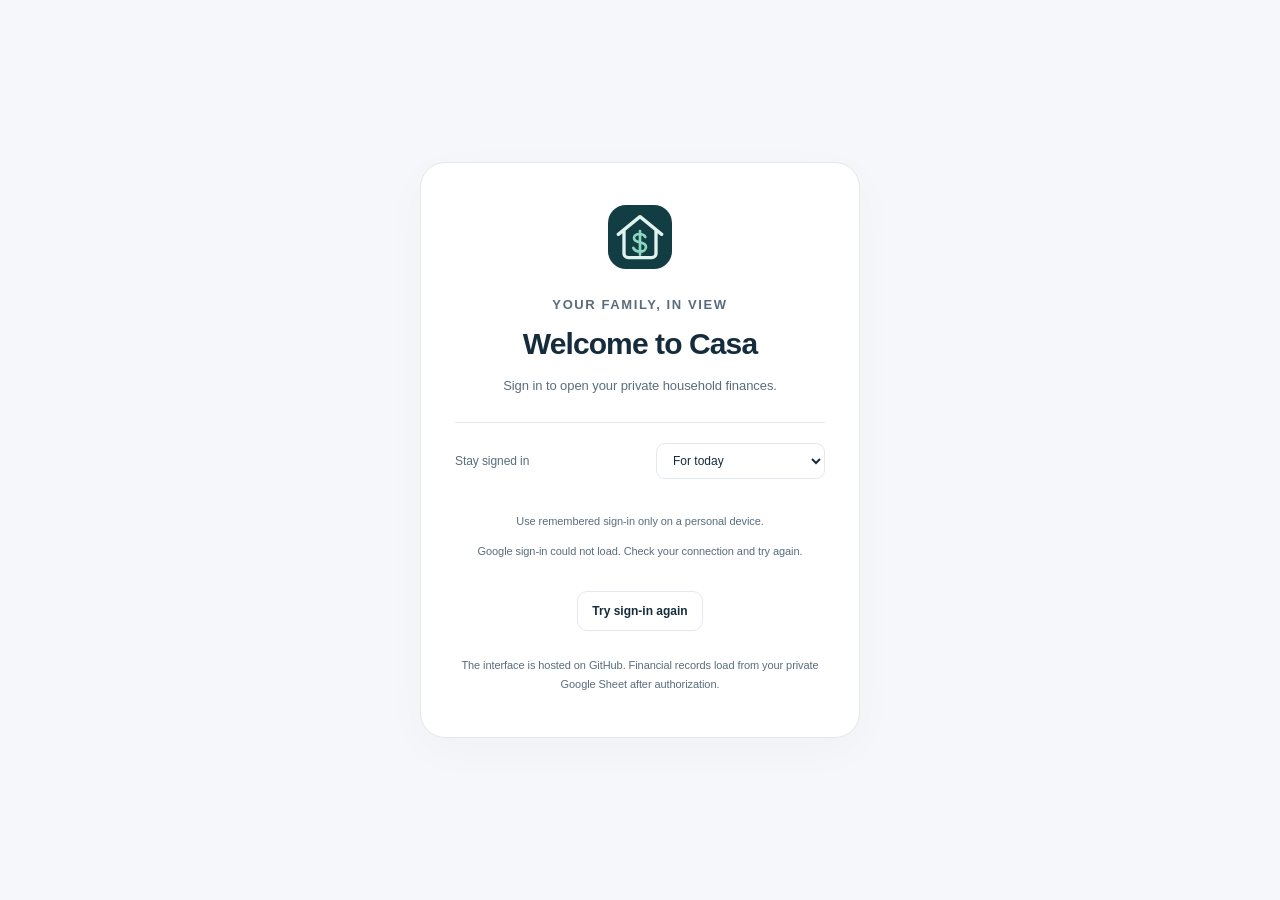
==== commit fda6d696: "Finish welcome screen house branding" ====
--- a/frontend/index.html
+++ b/frontend/index.html
@@ -32,7 +32,7 @@
 </head>
 <body>
   <section id="web-login" class="web-login" aria-labelledby="web-login-title">
-    <div class="web-login-card"><div class="web-login-mark" aria-hidden="true">c.</div><p class="eyebrow">YOUR FAMILY, IN VIEW</p><h1 id="web-login-title">Welcome to Casa</h1><p>Sign in to open your private household finances.</p><div id="google-signin"></div><p id="web-login-status" role="status" aria-live="polite">Checking connection settings…</p><button class="button" id="web-signin-retry" type="button" hidden>Try sign-in again</button><small>The interface is hosted on GitHub. Financial records load from your private Google Sheet after authorization.</small></div>
+    <div class="web-login-card"><div class="web-login-mark" aria-hidden="true"><img src="./icon.svg" alt="" width="64" height="64"></div><p class="eyebrow">YOUR FAMILY, IN VIEW</p><h1 id="web-login-title">Welcome to Casa</h1><p>Sign in to open your private household finances.</p><div id="google-signin"></div><p id="web-login-status" role="status" aria-live="polite">Checking connection settings…</p><button class="button" id="web-signin-retry" type="button" hidden>Try sign-in again</button><small>The interface is hosted on GitHub. Financial records load from your private Google Sheet after authorization.</small></div>
   </section>
   <div class="app-shell" id="web-app" hidden inert>
     <button class="web-nav-overlay" id="web-nav-overlay" aria-label="Close navigation" hidden></button>
--- a/frontend/sync.css
+++ b/frontend/sync.css
@@ -17,3 +17,5 @@
  html[data-theme] .topbar[data-view="overview"] #refresh-button{grid-column:6}
  html[data-theme] .topbar[data-view="overview"] .web-signout{grid-column:7}
 }
+
+.web-login-mark{display:grid;place-items:center}.web-login-mark img{display:block;width:64px;height:64px}
